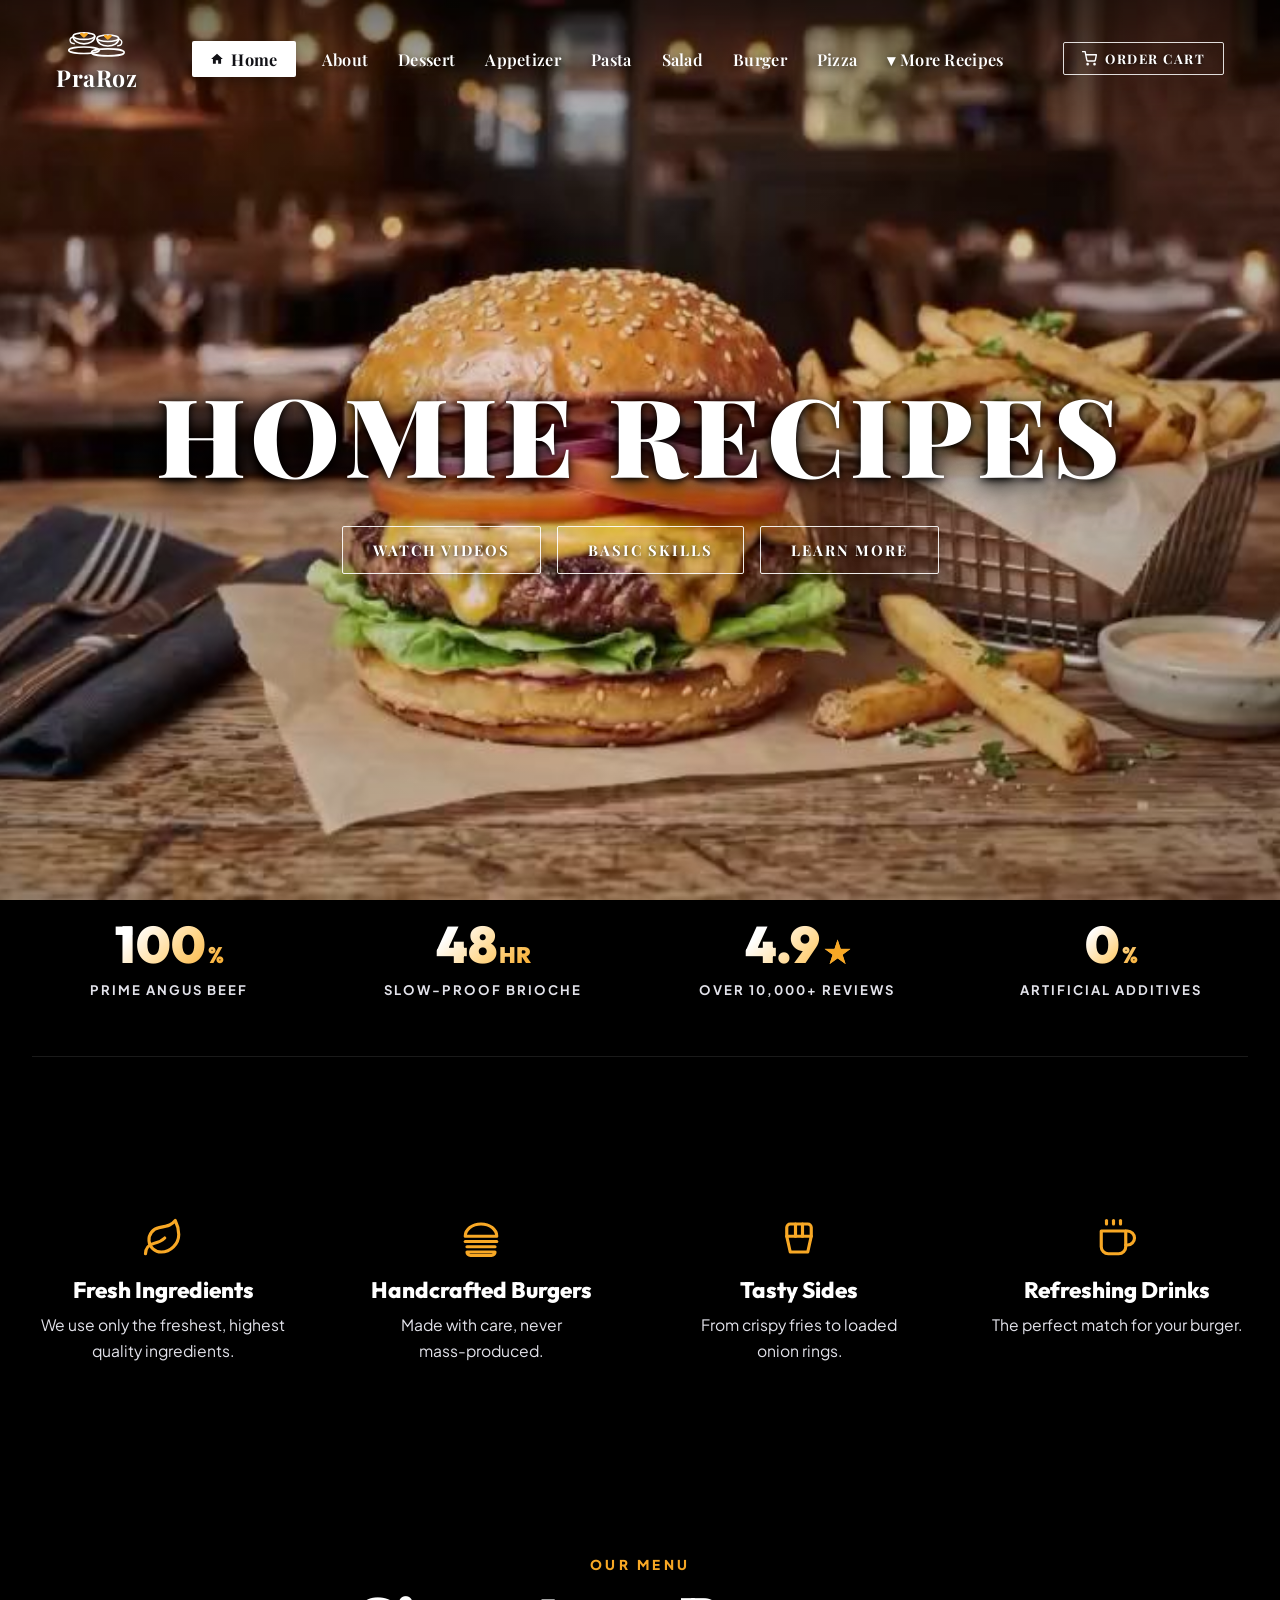
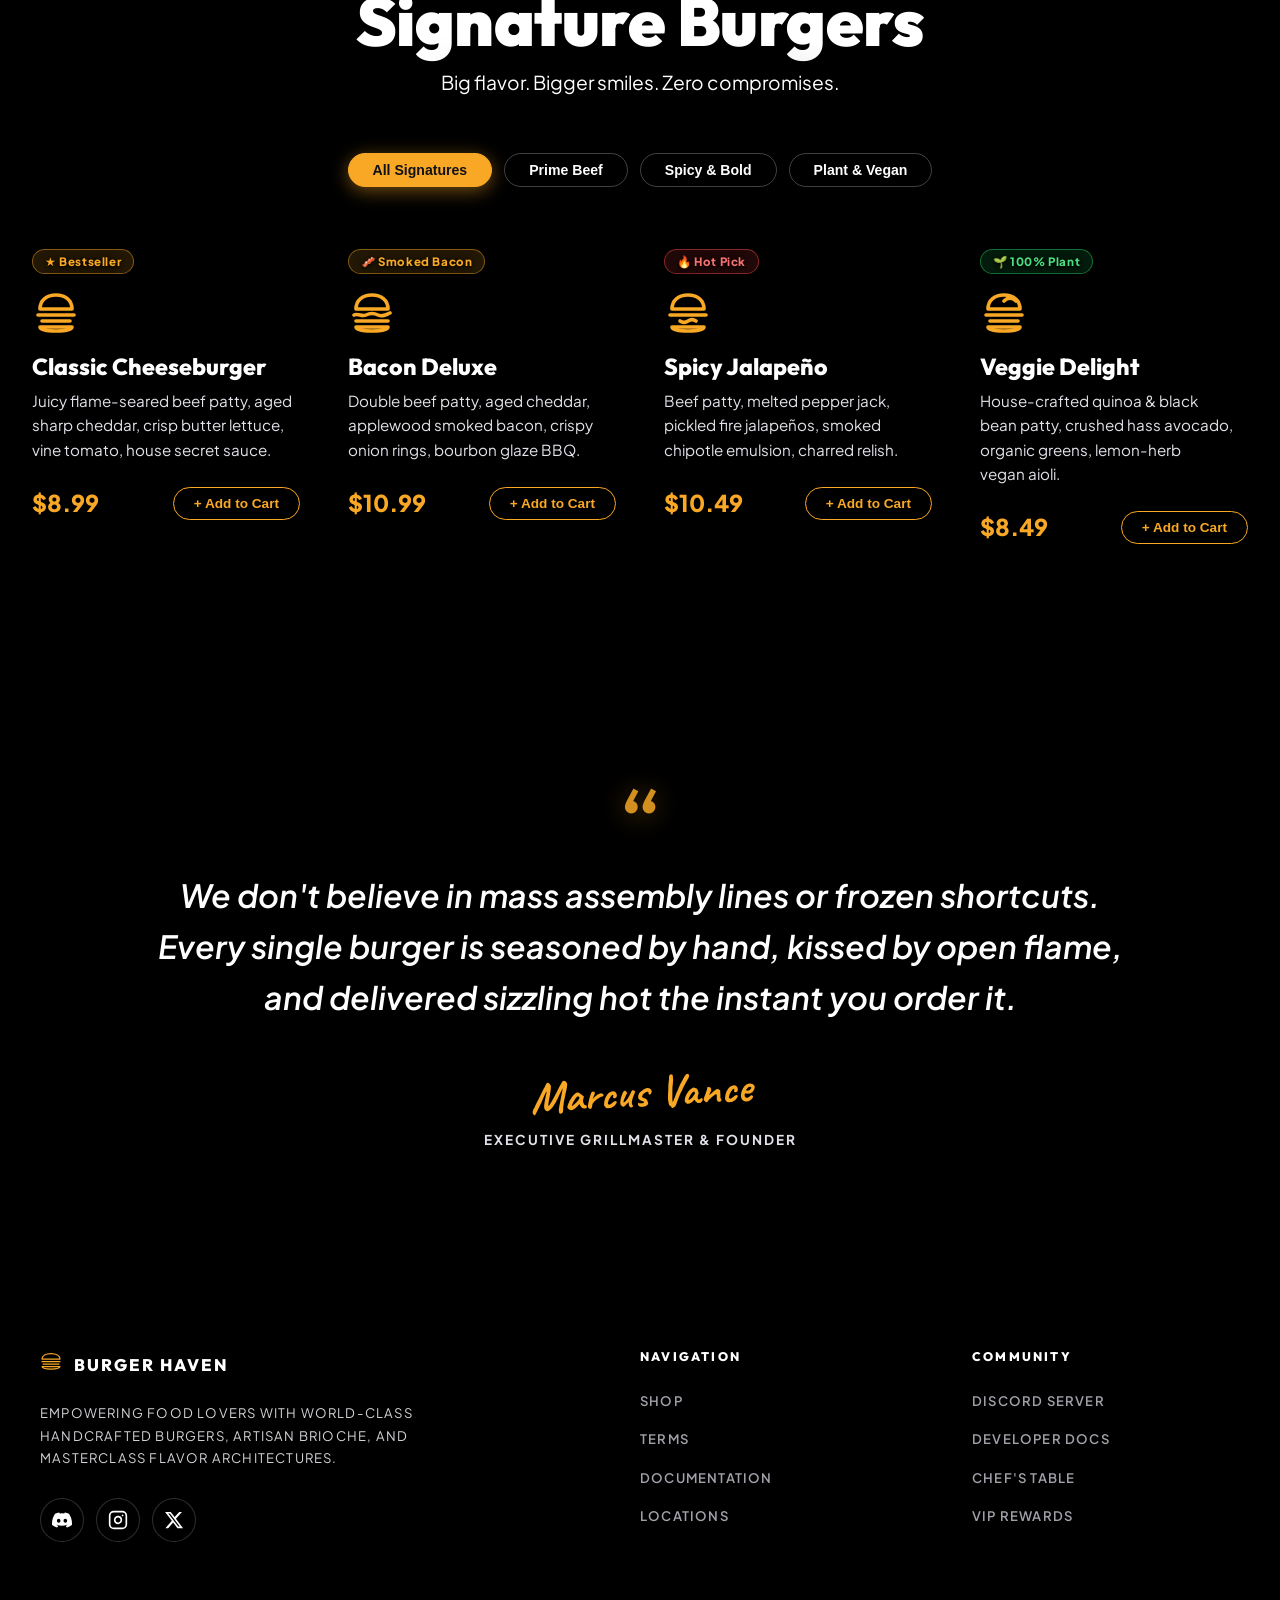
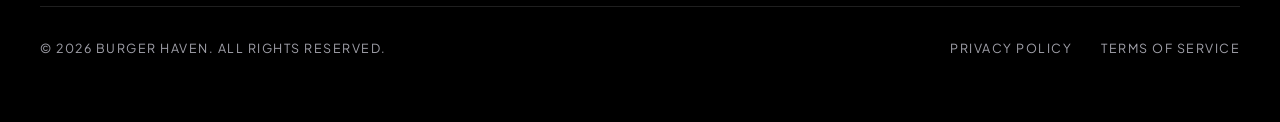
==== index.html @ b7d61a16 "Design home section and navbar matching PraRoz and HOMIE RECIPES style" ====
<!DOCTYPE html>
<html lang="en">
<head>
  <meta charset="UTF-8">
  <meta name="viewport" content="width=device-width, initial-scale=1.0">
  <title>BURGER HAVEN | Good Food. Great Mood.</title>
  <meta name="description" content="At Burger Haven, we serve handcrafted burgers made with the freshest ingredients. Burgers Done Right.">
  <link rel="preconnect" href="https://fonts.googleapis.com">
  <link rel="preconnect" href="https://fonts.gstatic.com" crossorigin>
  <link href="https://fonts.googleapis.com/css2?family=Caveat:wght@600;700&family=Outfit:wght@400;500;600;700;800;900&family=Playfair+Display:ital,wght@0,600;0,700;0,800;0,900;1,700&family=Plus+Jakarta+Sans:wght@400;500;600;700;800;900&display=swap" rel="stylesheet">
  <link rel="stylesheet" href="styles.css">
</head>
<body class="site-body">

  <!-- Interactive Scroll Progress Indicator -->
  <div class="scroll-progress-bar" id="scrollProgressBar" aria-hidden="true"></div>

  <!-- Interactive Subtle Ambient Cursor Spotlight -->
  <div class="ambient-glow-cursor" id="glowCursor" aria-hidden="true"></div>

  <!-- Background 120fps Canvas Video Scrub Engine (Preserved Exactly) -->
  <div class="video-stage" id="videoStage" aria-hidden="true">
    <canvas id="scrollCanvas"></canvas>
    <div class="stage-vignette"></div>
  </div>

  <!-- Header Navigation (Matches PraRoz Gourmet Navbar Style) -->
  <header class="navbar" id="navbar">
    <div class="nav-container">
      <!-- Left Brand Logo: Dual Cups with Hearts + Brand Name -->
      <a href="#hero" class="proroz-brand-logo">
        <div class="brand-cups-icon">
          <svg width="68" height="38" viewBox="0 0 120 70" fill="none">
            <!-- Left Saucer -->
            <ellipse cx="36" cy="52" rx="28" ry="6" stroke="#ffffff" stroke-width="3" fill="none"/>
            <!-- Left Cup -->
            <path d="M16 26 C16 45, 56 45, 56 26" stroke="#ffffff" stroke-width="3" fill="rgba(255,255,255,0.08)"/>
            <ellipse cx="36" cy="26" rx="20" ry="6" stroke="#ffffff" stroke-width="3" fill="none"/>
            <path d="M16 28 C8 28, 8 40, 19 40" stroke="#ffffff" stroke-width="2.5" fill="none"/>
            <!-- Left Heart in cup -->
            <path d="M36 22 C34 19, 30 19, 29 21 C27 23, 36 29, 36 29 C36 29, 45 23, 43 21 C42 19, 38 19, 36 22 Z" fill="#F8A825"/>

            <!-- Right Saucer -->
            <ellipse cx="80" cy="56" rx="30" ry="6.5" stroke="#ffffff" stroke-width="3" fill="none"/>
            <!-- Right Cup -->
            <path d="M60 30 C60 49, 100 49, 100 30" stroke="#ffffff" stroke-width="3" fill="rgba(255,255,255,0.08)"/>
            <ellipse cx="80" cy="30" rx="20" ry="6" stroke="#ffffff" stroke-width="3" fill="none"/>
            <path d="M100 32 C108 32, 108 44, 97 44" stroke="#ffffff" stroke-width="2.5" fill="none"/>
            <!-- Right Heart in cup -->
            <path d="M80 26 C78 23, 74 23, 73 25 C71 27, 80 33, 80 33 C80 33, 89 27, 87 25 C86 23, 82 23, 80 26 Z" fill="#F8A825"/>
          </svg>
        </div>
        <span class="proroz-brand-text">PraRoz</span>
      </a>

      <!-- Center Links (Matching Image: [Home] About Dessert Appetizer Pasta Salad Burger Pizza More Recipes) -->
      <nav class="nav-links">
        <a href="#hero" class="nav-link nav-home-active">
          <svg width="14" height="14" viewBox="0 0 24 24" fill="currentColor">
            <path d="M10 20v-6h4v6h5v-8h3L12 3 2 12h3v8z"/>
          </svg>
          <span>Home</span>
        </a>
        <a href="#features" class="nav-link">About</a>
        <a href="#menu" class="nav-link">Dessert</a>
        <a href="#menu" class="nav-link">Appetizer</a>
        <a href="#menu" class="nav-link">Pasta</a>
        <a href="#menu" class="nav-link">Salad</a>
        <a href="#menu" class="nav-link">Burger</a>
        <a href="#menu" class="nav-link">Pizza</a>
        <div class="nav-dropdown-wrapper">
          <a href="#menu" class="nav-link nav-dropdown-link">
            <span>&#9662; More Recipes</span>
          </a>
        </div>
      </nav>

      <!-- Right Action: Preserved Ordering Cart Drawer Button -->
      <div class="nav-actions">
        <button class="nav-cart-btn" id="openCartBtn" aria-label="View Cart">
          <svg width="15" height="15" viewBox="0 0 24 24" fill="none" stroke="currentColor" stroke-width="2.2" stroke-linecap="round" stroke-linejoin="round">
            <circle cx="9" cy="21" r="1"></circle>
            <circle cx="20" cy="21" r="1"></circle>
            <path d="M1 1h4l2.68 13.39a2 2 0 0 0 2 1.61h9.72a2 2 0 0 0 2-1.61L23 6H6"></path>
          </svg>
          <span>ORDER CART</span>
          <span class="cart-count-badge" id="cartCountBadge" style="display:none;">0</span>
        </button>
      </div>
    </div>
  </header>

  <!-- Page Flow with Background Video Scrubbing -->
  <main class="page-content">

    <!-- HERO SECTION (Centered HOMIE RECIPES Layout matching Image Style) -->
    <section class="hero-section" id="hero">
      <div class="hero-home-container">
        <h1 class="hero-home-title">HOMIE RECIPES</h1>
        <div class="hero-outline-actions">
          <a href="#features" class="btn-outline-rect">WATCH VIDEOS</a>
          <a href="#menu" class="btn-outline-rect">BASIC SKILLS</a>
          <a href="#menu" class="btn-outline-rect">LEARN MORE</a>
        </div>
      </div>
    </section>

    <!-- SENSORY GASTRONOMY STATS (Floating Counters over Background Video) -->
    <section class="sensory-stats-strip">
      <div class="stats-container">
        <div class="stat-box">
          <span class="stat-number">100<small>%</small></span>
          <span class="stat-label">Prime Angus Beef</span>
        </div>
        <div class="stat-box">
          <span class="stat-number">48<small>HR</small></span>
          <span class="stat-label">Slow-Proof Brioche</span>
        </div>
        <div class="stat-box">
          <span class="stat-number">4.9<span class="stat-star">★</span></span>
          <span class="stat-label">Over 10,000+ Reviews</span>
        </div>
        <div class="stat-box">
          <span class="stat-number">0<small>%</small></span>
          <span class="stat-label">Artificial Additives</span>
        </div>
      </div>
    </section>

    <!-- FEATURES ROW (Clean White Bar matching Middle of Image) -->
    <section class="features-bar" id="features">
      <div class="features-container">
        <!-- Feature 1: Fresh Ingredients -->
        <div class="feature-item">
          <div class="feature-icon">
            <svg width="42" height="42" viewBox="0 0 24 24" fill="none" stroke="#F8A825" stroke-width="1.8" stroke-linecap="round" stroke-linejoin="round">
              <path d="M11 20A7 7 0 0 1 9.8 6.1C15.5 5 17 4.48 19 2c1 2 2 4.18 2 8 0 5.5-4.78 10-10 10Z"/>
              <path d="M2 21c0-3 1.85-5.36 5.08-6C9.5 14.52 12 13 13 12"/>
            </svg>
          </div>
          <h3 class="feature-title">Fresh Ingredients</h3>
          <p class="feature-desc">We use only the freshest, highest quality ingredients.</p>
        </div>

        <!-- Feature 2: Handcrafted Burgers -->
        <div class="feature-item">
          <div class="feature-icon">
            <svg width="42" height="42" viewBox="0 0 24 24" fill="none" stroke="#F8A825" stroke-width="1.8" stroke-linecap="round" stroke-linejoin="round">
              <path d="M3 11c0-3.87 4.03-7 9-7s9 3.13 9 7H3z"/>
              <path d="M3 14h18"/>
              <path d="M4 17h16"/>
              <path d="M4 20h16a2 2 0 0 1-2 2H6a2 2 0 0 1-2-2z"/>
            </svg>
          </div>
          <h3 class="feature-title">Handcrafted Burgers</h3>
          <p class="feature-desc">Made with care, never mass-produced.</p>
        </div>

        <!-- Feature 3: Tasty Sides -->
        <div class="feature-item">
          <div class="feature-icon">
            <svg width="42" height="42" viewBox="0 0 24 24" fill="none" stroke="#F8A825" stroke-width="1.8" stroke-linecap="round" stroke-linejoin="round">
              <path d="M19 11V6a2 2 0 0 0-2-2H7a2 2 0 0 0-2 2v5"/>
              <path d="M5 11l2 9h10l2-9H5z"/>
              <path d="M10 4v7"/>
              <path d="M14 4v7"/>
            </svg>
          </div>
          <h3 class="feature-title">Tasty Sides</h3>
          <p class="feature-desc">From crispy fries to loaded onion rings.</p>
        </div>

        <!-- Feature 4: Refreshing Drinks -->
        <div class="feature-item">
          <div class="feature-icon">
            <svg width="42" height="42" viewBox="0 0 24 24" fill="none" stroke="#F8A825" stroke-width="1.8" stroke-linecap="round" stroke-linejoin="round">
              <path d="M17 8h1a4 4 0 1 1 0 8h-1"/>
              <path d="M3 8h14v9a4 4 0 0 1-4 4H7a4 4 0 0 1-4-4Z"/>
              <line x1="6" y1="2" x2="6" y2="4"/>
              <line x1="10" y1="2" x2="10" y2="4"/>
              <line x1="14" y1="2" x2="14" y2="4"/>
            </svg>
          </div>
          <h3 class="feature-title">Refreshing Drinks</h3>
          <p class="feature-desc">The perfect match for your burger.</p>
        </div>
      </div>
    </section>

    <!-- SIGNATURE BURGERS MENU SECTION (Matches Bottom Half of Image) -->
    <section class="menu-section" id="menu">
      <div class="menu-container">
        <!-- Section Header -->
        <div class="menu-header">
          <span class="menu-eyebrow">OUR MENU</span>
          <h2 class="menu-title">Signature Burgers</h2>
          <p class="menu-subtitle">Big flavor. Bigger smiles. Zero compromises.</p>
        </div>

        <!-- Interactive Filter Switcher (Pure Floating Pills) -->
        <div class="menu-filter-bar">
          <button class="filter-pill-btn active" data-filter="all">All Signatures</button>
          <button class="filter-pill-btn" data-filter="beef">Prime Beef</button>
          <button class="filter-pill-btn" data-filter="spicy">Spicy & Bold</button>
          <button class="filter-pill-btn" data-filter="veggie">Plant & Vegan</button>
        </div>

        <!-- 4 Burger Product Items Grid (ZERO BOXES - Pure Floating Icons & Typography) -->
        <div class="burger-cards-grid" id="burgerGrid">
          <!-- Item 1: Classic Cheeseburger -->
          <article class="burger-card" data-category="beef">
            <div class="card-top-row">
              <span class="card-badge-pill">★ Bestseller</span>
            </div>
            <div class="card-icon">
              <svg width="48" height="48" viewBox="0 0 24 24" fill="none" stroke="#F8A825" stroke-width="1.8" stroke-linecap="round" stroke-linejoin="round">
                <path d="M4 11C4 6.5 7.5 4 12 4C16.5 4 20 6.5 20 11H4Z"/>
                <path d="M3 14H21"/>
                <path d="M5 17H19"/>
                <path d="M4 20C4 21.5 7 22 12 22C17 22 20 21.5 20 20H4Z"/>
              </svg>
            </div>
            <div class="card-body">
              <h4 class="card-burger-name">Classic Cheeseburger</h4>
              <p class="card-burger-desc">Juicy flame-seared beef patty, aged sharp cheddar, crisp butter lettuce, vine tomato, house secret sauce.</p>
              <div class="card-bottom-row">
                <span class="card-price">$8.99</span>
                <button class="btn-add-cart" data-name="Classic Cheeseburger" data-price="8.99">
                  <span>+ Add to Cart</span>
                </button>
              </div>
            </div>
          </article>

          <!-- Item 2: Bacon Deluxe -->
          <article class="burger-card" data-category="beef">
            <div class="card-top-row">
              <span class="card-badge-pill">🥓 Smoked Bacon</span>
            </div>
            <div class="card-icon">
              <svg width="48" height="48" viewBox="0 0 24 24" fill="none" stroke="#F8A825" stroke-width="1.8" stroke-linecap="round" stroke-linejoin="round">
                <path d="M4 11C4 6.5 7.5 4 12 4C16.5 4 20 6.5 20 11H4Z"/>
                <path d="M3 14c2-1 4 1 6 0s4-1 6 0 4 0 6-1"/>
                <path d="M4 17h16"/>
                <path d="M4 20C4 21.5 7 22 12 22C17 22 20 21.5 20 20H4Z"/>
              </svg>
            </div>
            <div class="card-body">
              <h4 class="card-burger-name">Bacon Deluxe</h4>
              <p class="card-burger-desc">Double beef patty, aged cheddar, applewood smoked bacon, crispy onion rings, bourbon glaze BBQ.</p>
              <div class="card-bottom-row">
                <span class="card-price">$10.99</span>
                <button class="btn-add-cart" data-name="Bacon Deluxe" data-price="10.99">
                  <span>+ Add to Cart</span>
                </button>
              </div>
            </div>
          </article>

          <!-- Item 3: Spicy Jalapeño -->
          <article class="burger-card" data-category="spicy">
            <div class="card-top-row">
              <span class="card-badge-pill fire-pill">🔥 Hot Pick</span>
            </div>
            <div class="card-icon">
              <svg width="48" height="48" viewBox="0 0 24 24" fill="none" stroke="#F8A825" stroke-width="1.8" stroke-linecap="round" stroke-linejoin="round">
                <path d="M4 11C4 6.5 7.5 4 12 4C16.5 4 20 6.5 20 11H4Z"/>
                <path d="M3 14h18"/>
                <path d="M8 17c1.5 1 2.5 1 4 0s2.5-1 4 0"/>
                <path d="M4 20C4 21.5 7 22 12 22C17 22 20 21.5 20 20H4Z"/>
              </svg>
            </div>
            <div class="card-body">
              <h4 class="card-burger-name">Spicy Jalapeño</h4>
              <p class="card-burger-desc">Beef patty, melted pepper jack, pickled fire jalapeños, smoked chipotle emulsion, charred relish.</p>
              <div class="card-bottom-row">
                <span class="card-price">$10.49</span>
                <button class="btn-add-cart" data-name="Spicy Jalapeño" data-price="10.49">
                  <span>+ Add to Cart</span>
                </button>
              </div>
            </div>
          </article>

          <!-- Item 4: Veggie Delight -->
          <article class="burger-card" data-category="veggie">
            <div class="card-top-row">
              <span class="card-badge-pill green-pill">🌱 100% Plant</span>
            </div>
            <div class="card-icon">
              <svg width="48" height="48" viewBox="0 0 24 24" fill="none" stroke="#F8A825" stroke-width="1.8" stroke-linecap="round" stroke-linejoin="round">
                <path d="M4 11C4 6.5 7.5 4 12 4C16.5 4 20 6.5 20 11H4Z"/>
                <path d="M12 7c2-2 4-2 6 0"/>
                <path d="M3 14h18"/>
                <path d="M5 17h14"/>
                <path d="M4 20C4 21.5 7 22 12 22C17 22 20 21.5 20 20H4Z"/>
              </svg>
            </div>
            <div class="card-body">
              <h4 class="card-burger-name">Veggie Delight</h4>
              <p class="card-burger-desc">House-crafted quinoa & black bean patty, crushed hass avocado, organic greens, lemon-herb vegan aioli.</p>
              <div class="card-bottom-row">
                <span class="card-price">$8.49</span>
                <button class="btn-add-cart" data-name="Veggie Delight" data-price="8.49">
                  <span>+ Add to Cart</span>
                </button>
              </div>
            </div>
          </article>
        </div>
      </div>
    </section>

    <!-- CHEF'S MANIFESTO QUOTE (Pure Floating Editorial Typography) -->
    <section class="manifesto-section">
      <div class="manifesto-container">
        <span class="manifesto-quotes-glyph">&ldquo;</span>
        <blockquote class="manifesto-quote-text">
          We don't believe in mass assembly lines or frozen shortcuts. Every single burger is seasoned by hand, kissed by open flame, and delivered sizzling hot the instant you order it.
        </blockquote>
        <div class="manifesto-author-block">
          <span class="author-signature">Marcus Vance</span>
          <span class="author-title">Executive Grillmaster & Founder</span>
        </div>
      </div>
    </section>

    <!-- Sleek Rounded Frosted Glass Footer Panel (Matches Image Style) -->
    <footer class="site-footer" id="footer">
      <div class="footer-glass-panel">
        <div class="footer-top-row">
          <!-- Col 1: Brand Info & Mission Statement -->
          <div class="footer-brand-col">
            <div class="footer-brand-logo">
              <div class="logo-circle-badge">
                <svg width="22" height="22" viewBox="0 0 44 36" fill="none">
                  <path d="M4 14C4 7 12 3 22 3C32 3 40 7 40 14H4Z" stroke="#F8A825" stroke-width="2.5" stroke-linecap="round" stroke-linejoin="round"/>
                  <path d="M4 19H40" stroke="#F8A825" stroke-width="2.5" stroke-linecap="round"/>
                  <path d="M6 24H38" stroke="#F8A825" stroke-width="2.5" stroke-linecap="round"/>
                  <path d="M4 29C4 32.5 10 34 22 34C34 34 40 32.5 40 29H4Z" stroke="#F8A825" stroke-width="2.5" stroke-linecap="round" stroke-linejoin="round"/>
                </svg>
              </div>
              <span class="footer-brand-title">BURGER HAVEN</span>
            </div>
            <p class="footer-mission-text">
              EMPOWERING FOOD LOVERS WITH WORLD-CLASS HANDCRAFTED BURGERS, ARTISAN BRIOCHE, AND MASTERCLASS FLAVOR ARCHITECTURES.
            </p>
            <div class="footer-social-wrapper">
              <a href="#" class="social-circle-btn" aria-label="Discord">
                <svg width="20" height="20" fill="currentColor" viewBox="0 0 24 24">
                  <path d="M20.317 4.37a19.791 19.791 0 0 0-4.885-1.515.074.074 0 0 0-.079.037c-.21.375-.444.864-.608 1.25a18.27 18.27 0 0 0-5.487 0 12.64 12.64 0 0 0-.617-1.25.077.077 0 0 0-.079-.037A19.736 19.736 0 0 0 3.677 4.37a.07.07 0 0 0-.032.027C.533 9.046-.32 13.58.099 18.057a.082.082 0 0 0 .031.057 19.9 19.9 0 0 0 5.993 3.03.078.078 0 0 0 .084-.028c.462-.63.874-1.295 1.226-1.994.021-.041.001-.09-.041-.106a13.107 13.107 0 0 1-1.872-.892.077.077 0 0 1-.008-.128 10.2 10.2 0 0 0 .372-.292.074.074 0 0 1 .077-.01c3.929 1.793 8.18 1.793 12.061 0a.074.074 0 0 1 .078.01c.12.098.246.198.373.292a.077.077 0 0 1-.006.127 12.299 12.299 0 0 1-1.873.894.077.077 0 0 0-.041.107c.36.698.772 1.362 1.225 1.993a.076.076 0 0 0 .084.028 19.839 19.839 0 0 0 6.002-3.03.077.077 0 0 0 .032-.054c.5-5.177-.838-9.674-3.549-13.66a.061.061 0 0 0-.031-.028zM8.02 15.33c-1.183 0-2.157-1.085-2.157-2.419 0-1.333.956-2.419 2.157-2.419 1.21 0 2.176 1.096 2.157 2.42 0 1.333-.956 2.418-2.157 2.418zm7.975 0c-1.183 0-2.157-1.085-2.157-2.419 0-1.333.955-2.419 2.157-2.419 1.21 0 2.176 1.096 2.157 2.42 0 1.333-.946 2.418-2.157 2.418z"/>
                </svg>
              </a>
              <a href="#" class="social-circle-btn" aria-label="Instagram">
                <svg width="20" height="20" fill="none" stroke="currentColor" stroke-width="2" stroke-linecap="round" stroke-linejoin="round" viewBox="0 0 24 24"><rect x="2" y="2" width="20" height="20" rx="5" ry="5"/><path d="M16 11.37A4 4 0 1 1 12.63 8 4 4 0 0 1 16 11.37z"/><line x1="17.5" y1="6.5" x2="17.51" y2="6.5"/></svg>
              </a>
              <a href="#" class="social-circle-btn" aria-label="Twitter">
                <svg width="20" height="20" fill="currentColor" viewBox="0 0 24 24"><path d="M18.244 2.25h3.308l-7.227 8.26 8.502 11.24H16.17l-5.214-6.817L4.99 21.75H1.68l7.73-8.835L1.254 2.25H8.08l4.713 6.231zm-1.161 17.52h1.833L7.084 4.126H5.117z"/></svg>
              </a>
            </div>
          </div>

          <!-- Col 2: Navigation Links -->
          <div class="footer-links-col">
            <h4 class="footer-col-heading">NAVIGATION</h4>
            <ul class="footer-nav-list">
              <li><a href="#menu">SHOP</a></li>
              <li><a href="#features">TERMS</a></li>
              <li><a href="#hero">DOCUMENTATION</a></li>
              <li><a href="#menu">LOCATIONS</a></li>
            </ul>
          </div>

          <!-- Col 3: Community Links -->
          <div class="footer-links-col">
            <h4 class="footer-col-heading">COMMUNITY</h4>
            <ul class="footer-nav-list">
              <li><a href="#">DISCORD SERVER</a></li>
              <li><a href="#">DEVELOPER DOCS</a></li>
              <li><a href="#menu">CHEF'S TABLE</a></li>
              <li><a href="#">VIP REWARDS</a></li>
            </ul>
          </div>
        </div>

        <!-- Footer Bottom Bar -->
        <div class="footer-bottom-bar">
          <div class="footer-copyright">
            &copy; 2026 BURGER HAVEN. ALL RIGHTS RESERVED.
          </div>
          <div class="footer-bottom-actions">
            <a href="#" class="footer-legal-link">PRIVACY POLICY</a>
            <a href="#" class="footer-legal-link">TERMS OF SERVICE</a>
          </div>
        </div>
      </div>
    </footer>

  </main>

  <!-- Interactive Quick Order / Cart Modal -->
  <dialog class="cart-dialog" id="cartDialog">
    <div class="cart-dialog-card">
      <div class="cart-header">
        <h3>🛒 Your Burger Haven Order</h3>
        <button class="cart-close-btn" id="closeCartBtn">&times;</button>
      </div>
      <div class="cart-items-body" id="cartItemsList">
        <!-- Rendered dynamically -->
      </div>
      <div class="cart-total-row">
        <span>Order Total:</span>
        <strong id="cartTotalVal">$0.00</strong>
      </div>
      <button class="btn-checkout-confirm" id="confirmOrderCheckout">
        Proceed to Checkout
      </button>
    </div>
  </dialog>

  <script src="script.js"></script>
</body>
</html>
---- styles.css ----
/* ==========================================================================
   BURGER HAVEN - Pure Floating Typography & Icons (Zero Background Boxes)
   100% Full Video Visibility Throughout Entire Scroll + 120fps Canvas Engine
   ========================================================================== */

:root {
  --primary-gold: #f8a825;
  --primary-gold-hover: #ffb738;
  --primary-gold-glow: rgba(248, 168, 37, 0.45);
  --text-white: #ffffff;
  --text-dim: #e2e2ea;
  --font-display: 'Outfit', -apple-system, BlinkMacSystemFont, sans-serif;
  --font-serif: 'Playfair Display', Georgia, 'Times New Roman', serif;
  --font-sans: 'Plus Jakarta Sans', -apple-system, BlinkMacSystemFont, sans-serif;
  --font-script: 'Caveat', cursive;
  --transition-smooth: all 0.3s cubic-bezier(0.16, 1, 0.3, 1);
  --shadow-strong: 0 2px 4px rgba(0, 0, 0, 0.95), 0 6px 20px rgba(0, 0, 0, 0.9), 0 0 40px rgba(0, 0, 0, 0.7);
  --shadow-subtle: 0 2px 10px rgba(0, 0, 0, 0.95), 0 1px 3px rgba(0, 0, 0, 0.95);
}

/* Base Reset */
*, *::before, *::after {
  box-sizing: border-box;
  margin: 0;
  padding: 0;
}

html {
  scroll-behavior: smooth;
  font-size: 16px;
  background-color: #000000;
  color: var(--text-white);
  overflow-x: hidden;
}

body.site-body {
  font-family: var(--font-sans);
  background: transparent !important; /* CRITICAL: 100% Transparent so video is visible everywhere */
  line-height: 1.5;
  min-height: 100vh;
  position: relative;
  -webkit-font-smoothing: antialiased;
}

/* Modern Typography Guidelines: Balance & Pretty wrapping */
h1, h2, h3, h4, h5, h6 {
  font-family: var(--font-display);
  text-wrap: balance;
  overflow-wrap: break-word;
  line-height: 1.1;
}

p, li, blockquote {
  text-wrap: pretty;
  overflow-wrap: break-word;
}

/* Scroll Progress Bar & Ambient Glow Cursor */
.scroll-progress-bar {
  position: fixed;
  top: 0;
  left: 0;
  width: 0%;
  height: 3px;
  background: linear-gradient(90deg, #F8A825, #FFD68A, #F8A825);
  box-shadow: 0 0 10px rgba(248, 168, 37, 0.9), 0 0 20px rgba(248, 168, 37, 0.5);
  z-index: 1000;
  pointer-events: none;
  transition: width 0.08s ease-out;
}

.ambient-glow-cursor {
  position: fixed;
  top: 0;
  left: 0;
  width: 480px;
  height: 480px;
  border-radius: 50%;
  background: radial-gradient(circle, rgba(248, 168, 37, 0.08) 0%, rgba(248, 168, 37, 0.02) 40%, transparent 70%);
  transform: translate(-50%, -50%);
  pointer-events: none;
  z-index: 4;
  opacity: 0;
  transition: opacity 0.4s ease;
}

/* ==========================================================================
   120fps Fullscreen Canvas Video Stage (100% Full Viewport Visibility)
   ========================================================================== */
.video-stage {
  position: fixed;
  inset: 0;
  width: 100vw;
  height: 100vh;
  z-index: 1;
  pointer-events: none;
  overflow: hidden;
  background-color: #000000;
}

#scrollCanvas {
  position: absolute;
  inset: 0;
  width: 100%;
  height: 100%;
  object-fit: cover;
  z-index: 2;
  display: block;
}

/* Subtle edge vignette to ensure text readability while keeping video 100% visible */
.stage-vignette {
  position: absolute;
  inset: 0;
  z-index: 3;
  background: radial-gradient(circle at 50% 50%, rgba(0, 0, 0, 0.04) 0%, rgba(0, 0, 0, 0.28) 100%);
  pointer-events: none;
}

/* ==========================================================================
   Header Navigation - PraRoz Clean Gourmet Bar (Image Style)
   ========================================================================== */
.navbar {
  position: fixed;
  top: 0;
  left: 0;
  right: 0;
  z-index: 900;
  display: flex;
  align-items: center;
  justify-content: center;
  padding: 22px 3.5rem;
  background: linear-gradient(180deg, rgba(0, 0, 0, 0.45) 0%, rgba(0, 0, 0, 0) 100%);
  transition: var(--transition-smooth);
}

.navbar.scrolled {
  background: rgba(8, 12, 22, 0.88);
  backdrop-filter: blur(16px);
  -webkit-backdrop-filter: blur(16px);
  box-shadow: 0 8px 30px rgba(0, 0, 0, 0.55);
  padding: 14px 3.5rem;
}

.nav-container {
  max-width: 1540px;
  width: 100%;
  display: flex;
  align-items: center;
  justify-content: space-between;
  gap: 24px;
}

/* PraRoz Brand Logo */
.proroz-brand-logo {
  display: inline-flex;
  flex-direction: column;
  align-items: center;
  text-decoration: none;
  color: #ffffff;
  transition: var(--transition-smooth);
  filter: drop-shadow(0 2px 8px rgba(0, 0, 0, 0.7));
  flex-shrink: 0;
}

.proroz-brand-logo:hover {
  transform: scale(1.04);
}

.brand-cups-icon {
  display: flex;
  align-items: center;
  justify-content: center;
}

.proroz-brand-text {
  font-family: var(--font-serif);
  font-size: 1.45rem;
  font-weight: 700;
  letter-spacing: 0.5px;
  color: #ffffff;
  margin-top: 1px;
  text-shadow: 0 2px 6px rgba(0, 0, 0, 0.8);
}

/* Center Nav Links (PraRoz Image Style) */
.nav-links {
  display: flex;
  align-items: center;
  gap: 22px;
}

.nav-link {
  text-decoration: none;
  color: #ffffff;
  font-family: var(--font-serif);
  font-size: 1.02rem;
  font-weight: 600;
  letter-spacing: 0.3px;
  transition: var(--transition-smooth);
  text-shadow: 0 2px 8px rgba(0, 0, 0, 0.85);
  padding: 6px 4px;
}

.nav-link:hover,
.nav-link.active:not(.nav-home-active) {
  color: #f8a825;
  transform: translateY(-1px);
}

/* Solid White Tab for Active Home Link (Matching Image Box) */
.nav-link.nav-home-active {
  background: #ffffff;
  color: #111116 !important;
  padding: 6px 18px;
  border-radius: 2px;
  display: inline-flex;
  align-items: center;
  gap: 7px;
  font-weight: 700;
  text-shadow: none;
  box-shadow: 0 4px 14px rgba(0, 0, 0, 0.35);
}

.nav-link.nav-home-active:hover {
  background: #f4f4f5;
  color: #000000 !important;
  transform: translateY(-1px);
}

.nav-link.nav-home-active svg {
  fill: currentColor;
  width: 14px;
  height: 14px;
}

.nav-dropdown-wrapper {
  position: relative;
}

.nav-dropdown-link {
  display: inline-flex;
  align-items: center;
  gap: 4px;
}

/* Order Cart Button (Right Action) */
.nav-actions {
  display: flex;
  align-items: center;
  gap: 12px;
  flex-shrink: 0;
}

.nav-cart-btn {
  background: transparent;
  border: 1.5px solid rgba(255, 255, 255, 0.85);
  color: #ffffff;
  font-family: var(--font-serif);
  font-size: 0.82rem;
  font-weight: 700;
  letter-spacing: 1.5px;
  padding: 7px 18px;
  border-radius: 2px;
  cursor: pointer;
  display: inline-flex;
  align-items: center;
  gap: 8px;
  transition: var(--transition-smooth);
  text-shadow: 0 1px 4px rgba(0, 0, 0, 0.7);
}

.nav-cart-btn:hover {
  background: #ffffff;
  color: #111116;
  border-color: #ffffff;
  text-shadow: none;
  transform: translateY(-1px);
  box-shadow: 0 6px 18px rgba(0, 0, 0, 0.35);
}

.cart-count-badge {
  background: #111116;
  color: #ffffff;
  font-size: 0.72rem;
  font-weight: 800;
  width: 19px;
  height: 19px;
  border-radius: 50%;
  display: inline-flex;
  align-items: center;
  justify-content: center;
}

/* ==========================================================================
   Page Content
   ========================================================================== */
.page-content {
  position: relative;
  z-index: 10;
}

/* ==========================================================================
   Hero Section - Centered HOMIE RECIPES (Image Decoration Style)
   ========================================================================== */
.hero-section {
  min-height: 100vh;
  display: flex;
  align-items: center;
  justify-content: center;
  text-align: center;
  padding: 130px 1.5rem 80px 1.5rem;
  position: relative;
  z-index: 10;
}

.hero-home-container {
  max-width: 1200px;
  width: 100%;
  margin: 0 auto;
  display: flex;
  flex-direction: column;
  align-items: center;
  justify-content: center;
}

.hero-home-title {
  font-family: var(--font-serif);
  font-size: clamp(3.2rem, 8.5vw, 6.8rem);
  font-weight: 900;
  color: #ffffff;
  letter-spacing: 5px;
  text-transform: uppercase;
  line-height: 1.05;
  margin-bottom: 2.2rem;
  text-shadow: 
    0 4px 20px rgba(0, 0, 0, 0.9), 
    0 2px 6px rgba(0, 0, 0, 0.95), 
    0 8px 45px rgba(0, 0, 0, 0.75);
}

.hero-outline-actions {
  display: flex;
  align-items: center;
  justify-content: center;
  gap: 16px;
  flex-wrap: wrap;
}

.btn-outline-rect {
  display: inline-flex;
  align-items: center;
  justify-content: center;
  background: transparent;
  border: 1.5px solid rgba(255, 255, 255, 0.9);
  color: #ffffff;
  font-family: var(--font-serif);
  font-size: 0.92rem;
  font-weight: 700;
  letter-spacing: 2px;
  text-transform: uppercase;
  text-decoration: none;
  padding: 12px 30px;
  border-radius: 2px;
  cursor: pointer;
  transition: var(--transition-smooth);
  text-shadow: 0 1px 4px rgba(0, 0, 0, 0.8);
  box-shadow: 0 4px 14px rgba(0, 0, 0, 0.2);
}

.btn-outline-rect:hover {
  background: #ffffff;
  color: #111116;
  border-color: #ffffff;
  transform: translateY(-2px);
  box-shadow: 0 8px 25px rgba(0, 0, 0, 0.45);
  text-shadow: none;
}

/* ==========================================================================
   Sensory Gastronomy Stats Strip (Pure Floating Counters)
   ========================================================================== */
.sensory-stats-strip {
  background: transparent !important;
  padding: 1rem 2rem 5rem 2rem;
  position: relative;
  z-index: 20;
}

.stats-container {
  max-width: 1380px;
  margin: 0 auto;
  display: grid;
  grid-template-columns: repeat(4, 1fr);
  gap: 2.5rem;
  border-bottom: 1px solid rgba(255, 255, 255, 0.1);
  padding-bottom: 3.5rem;
}

.stat-box {
  display: flex;
  flex-direction: column;
  align-items: center;
  text-align: center;
  transition: transform 0.35s ease;
}

.stat-box:hover {
  transform: translateY(-4px);
}

.stat-number {
  font-family: var(--font-display);
  font-size: clamp(2.6rem, 4vw, 3.8rem);
  font-weight: 900;
  line-height: 1.1;
  color: #ffffff;
  background: linear-gradient(135deg, #ffffff 20%, #ffd68a 60%, #f8a825 100%);
  -webkit-background-clip: text;
  -webkit-text-fill-color: transparent;
  filter: drop-shadow(0 2px 10px rgba(0, 0, 0, 0.9));
}

.stat-number small {
  font-size: 1.4rem;
  margin-left: 2px;
}

.stat-star {
  color: var(--primary-gold);
  -webkit-text-fill-color: var(--primary-gold);
  font-size: 1.8rem;
  margin-left: 4px;
}

.stat-label {
  font-size: 0.82rem;
  font-weight: 700;
  letter-spacing: 2px;
  text-transform: uppercase;
  color: var(--text-dim);
  margin-top: 0.5rem;
  text-shadow: var(--shadow-subtle);
}

/* ==========================================================================
   Features Row (ZERO BACKGROUND BOX - Pure Floating Icons & Text)
   ========================================================================== */
.features-bar {
  background: transparent !important; /* NO SOLID WHITE BOX */
  padding: 5rem 2rem 6rem 2rem;
  position: relative;
  z-index: 20;
}

.features-container {
  max-width: 1380px;
  margin: 0 auto;
  display: grid;
  grid-template-columns: repeat(4, 1fr);
  gap: 3.5rem;
}

.feature-item {
  display: flex;
  flex-direction: column;
  align-items: center;
  text-align: center;
  background: transparent !important;
  border: none !important;
  box-shadow: none !important;
  transition: transform 0.35s ease;
}

.feature-item:hover {
  transform: translateY(-6px);
}

.feature-item:hover .feature-icon svg {
  transform: scale(1.1);
  filter: drop-shadow(0 0 16px var(--primary-gold-glow));
}

.feature-icon {
  margin-bottom: 1.2rem;
  display: flex;
  align-items: center;
  justify-content: center;
  filter: drop-shadow(0 4px 12px rgba(0, 0, 0, 0.9));
}

.feature-icon svg {
  transition: var(--transition-smooth);
}

.feature-title {
  font-size: 1.4rem;
  font-weight: 800;
  color: #ffffff;
  margin-bottom: 0.6rem;
  text-shadow: var(--shadow-strong);
}

.feature-desc {
  font-size: 0.98rem;
  color: var(--text-dim);
  line-height: 1.6;
  max-width: 260px;
  text-shadow: var(--shadow-subtle);
}

/* ==========================================================================
   Signature Burgers Menu Section (ZERO BACKGROUND BOX - Pure Floating Content)
   ========================================================================== */
.menu-section {
  background: transparent !important; /* NO SOLID DARK BOX */
  padding: 6rem 2rem 8rem 2rem;
  position: relative;
  z-index: 20;
}

.menu-container {
  max-width: 1380px;
  margin: 0 auto;
}

.menu-header {
  text-align: center;
  margin-bottom: 3.5rem;
}

.menu-eyebrow {
  display: block;
  font-size: 0.85rem;
  font-weight: 800;
  letter-spacing: 3.5px;
  color: var(--primary-gold);
  margin-bottom: 0.6rem;
  text-shadow: var(--shadow-strong);
}

.menu-title {
  font-size: clamp(2.8rem, 6vw, 4.2rem);
  font-weight: 900;
  color: #ffffff;
  margin-bottom: 0.6rem;
  letter-spacing: -0.5px;
  text-shadow: var(--shadow-strong);
}

.menu-subtitle {
  font-size: 1.2rem;
  color: #ffffff;
  text-shadow: var(--shadow-strong);
}

/* Category Filter Switcher (Floating Pills) */
.menu-filter-bar {
  display: flex;
  justify-content: center;
  align-items: center;
  gap: 12px;
  margin-bottom: 3.8rem;
  flex-wrap: wrap;
}

.filter-pill-btn {
  background: transparent;
  border: 1px solid rgba(255, 255, 255, 0.25);
  color: #ffffff;
  padding: 8px 24px;
  border-radius: 999px;
  font-size: 0.88rem;
  font-weight: 700;
  cursor: pointer;
  transition: var(--transition-smooth);
  backdrop-filter: blur(4px);
  text-shadow: var(--shadow-subtle);
}

.filter-pill-btn:hover {
  border-color: var(--primary-gold);
  color: var(--primary-gold);
}

.filter-pill-btn.active {
  background: var(--primary-gold);
  color: #111116;
  border-color: var(--primary-gold);
  box-shadow: 0 4px 18px var(--primary-gold-glow);
  text-shadow: none;
}

/* 4 Burger Pure Floating Items (ZERO BOX / ZERO CARD CONTAINER) */
.burger-cards-grid {
  display: grid;
  grid-template-columns: repeat(4, 1fr);
  gap: 3rem;
}

.burger-card {
  background: transparent !important; /* NO SOLID CARD BOX */
  border: none !important;
  box-shadow: none !important;
  border-radius: 0;
  display: flex;
  flex-direction: column;
  padding: 0;
  transition: transform 0.35s ease, opacity 0.3s ease;
}

.burger-card.filtered-out {
  display: none;
}

.burger-card:hover {
  transform: translateY(-6px);
}

.burger-card:hover .card-icon svg {
  transform: scale(1.12);
  filter: drop-shadow(0 0 18px var(--primary-gold-glow));
}

.card-top-row {
  margin-bottom: 0.8rem;
}

.card-badge-pill {
  display: inline-block;
  padding: 3px 12px;
  border-radius: 999px;
  font-size: 0.72rem;
  font-weight: 800;
  letter-spacing: 0.6px;
  background: rgba(248, 168, 37, 0.14);
  border: 1px solid rgba(248, 168, 37, 0.45);
  color: var(--primary-gold);
  text-shadow: var(--shadow-subtle);
}

.fire-pill {
  background: rgba(239, 68, 68, 0.14);
  border-color: rgba(239, 68, 68, 0.5);
  color: #f87171;
}

.green-pill {
  background: rgba(34, 197, 94, 0.14);
  border-color: rgba(34, 197, 94, 0.5);
  color: #4ade80;
}

.card-icon {
  margin-bottom: 1.2rem;
  display: flex;
  align-items: center;
  filter: drop-shadow(0 4px 12px rgba(0, 0, 0, 0.95));
}

.card-icon svg {
  transition: var(--transition-smooth);
}

.card-burger-name {
  font-size: 1.45rem;
  font-weight: 800;
  color: #ffffff;
  margin-bottom: 0.6rem;
  text-shadow: var(--shadow-strong);
}

.card-burger-desc {
  font-size: 0.95rem;
  color: var(--text-dim);
  line-height: 1.6;
  margin-bottom: 1.5rem;
  flex: 1;
  text-shadow: var(--shadow-subtle);
}

.card-bottom-row {
  display: flex;
  justify-content: space-between;
  align-items: center;
}

.card-price {
  font-size: 1.45rem;
  font-weight: 900;
  color: var(--primary-gold);
  text-shadow: var(--shadow-strong);
}

.btn-add-cart {
  background: transparent;
  color: var(--primary-gold);
  border: 1.5px solid var(--primary-gold);
  padding: 8px 20px;
  border-radius: 999px;
  font-size: 0.85rem;
  font-weight: 700;
  cursor: pointer;
  transition: var(--transition-smooth);
  text-shadow: var(--shadow-subtle);
}

.btn-add-cart:hover {
  background: var(--primary-gold);
  color: #111116;
  box-shadow: 0 4px 18px var(--primary-gold-glow);
}

/* ==========================================================================
   Chef's Manifesto Section (Pure Floating Editorial Typography)
   ========================================================================== */
.manifesto-section {
  background: transparent !important;
  padding: 7rem 2rem;
  position: relative;
  z-index: 20;
}

.manifesto-container {
  max-width: 980px;
  margin: 0 auto;
  text-align: center;
  position: relative;
}

.manifesto-quotes-glyph {
  font-family: var(--font-display);
  font-size: 6rem;
  color: var(--primary-gold);
  line-height: 0.8;
  display: block;
  margin-bottom: 0.5rem;
  opacity: 0.85;
  filter: drop-shadow(0 2px 14px var(--primary-gold-glow));
}

.manifesto-quote-text {
  font-size: clamp(1.35rem, 2.5vw, 2.1rem);
  font-weight: 600;
  color: #ffffff;
  line-height: 1.6;
  font-style: italic;
  margin-bottom: 2.2rem;
  text-shadow: var(--shadow-strong);
}

.manifesto-author-block {
  display: flex;
  flex-direction: column;
  align-items: center;
  gap: 4px;
}

.author-signature {
  font-family: var(--font-script);
  font-size: 2.8rem;
  font-weight: 700;
  color: var(--primary-gold);
  transform: rotate(-3deg);
  text-shadow: 0 2px 10px rgba(0, 0, 0, 0.95);
}

.author-title {
  font-size: 0.85rem;
  font-weight: 700;
  letter-spacing: 2px;
  text-transform: uppercase;
  color: var(--text-dim);
  text-shadow: var(--shadow-subtle);
}

/* ==========================================================================
   Footer - Rounded Frosted Glass Panel (Image Style)
   ========================================================================== */
.site-footer {
  padding: 3rem 1.5rem 2.5rem 1.5rem;
  position: relative;
  z-index: 20;
  background: transparent !important;
}

.footer-glass-panel {
  max-width: 1320px;
  margin: 0 auto;
  background: transparent !important;
  backdrop-filter: none !important;
  -webkit-backdrop-filter: none !important;
  border: none !important;
  box-shadow: none !important;
  padding: 2.5rem 1rem 1.5rem 1rem;
}

.footer-top-row {
  display: grid;
  grid-template-columns: 2fr 1fr 1fr;
  gap: 4rem;
  margin-bottom: 4rem;
}

.footer-brand-logo {
  display: flex;
  align-items: center;
  gap: 12px;
  margin-bottom: 1.5rem;
}

.footer-brand-title {
  font-family: var(--font-display);
  font-size: 1.05rem;
  font-weight: 800;
  letter-spacing: 2px;
  color: #ffffff;
  text-shadow: 0 2px 10px rgba(0, 0, 0, 0.85);
}

.footer-mission-text {
  font-size: 0.82rem;
  line-height: 1.7;
  letter-spacing: 1.2px;
  color: #d4d4d8;
  max-width: 380px;
  margin-bottom: 1.8rem;
  text-transform: uppercase;
  text-shadow: 0 2px 8px rgba(0, 0, 0, 0.8);
}

.footer-social-wrapper {
  display: flex;
  gap: 12px;
}

.social-circle-btn {
  width: 44px;
  height: 44px;
  border-radius: 50%;
  background: rgba(0, 0, 0, 0.55);
  border: 1px solid rgba(255, 255, 255, 0.18);
  color: #ffffff;
  display: flex;
  align-items: center;
  justify-content: center;
  text-decoration: none;
  transition: var(--transition-smooth);
  backdrop-filter: blur(8px);
}

.social-circle-btn:hover {
  background: rgba(255, 255, 255, 0.18);
  border-color: rgba(255, 255, 255, 0.35);
  transform: translateY(-2px);
  color: #00C6FF;
  box-shadow: 0 4px 16px rgba(0, 198, 255, 0.3);
}

.footer-col-heading {
  font-family: var(--font-display);
  font-size: 0.78rem;
  font-weight: 800;
  letter-spacing: 2.2px;
  color: #ffffff;
  margin-bottom: 1.5rem;
  text-transform: uppercase;
  text-shadow: 0 2px 10px rgba(0, 0, 0, 0.85);
}

.footer-nav-list {
  list-style: none;
  display: flex;
  flex-direction: column;
  gap: 0.9rem;
}

.footer-nav-list a {
  text-decoration: none;
  color: #a1a1aa;
  font-size: 0.82rem;
  font-weight: 600;
  letter-spacing: 1.2px;
  text-transform: uppercase;
  transition: var(--transition-smooth);
  text-shadow: 0 1px 6px rgba(0, 0, 0, 0.75);
}

.footer-nav-list a:hover {
  color: #ffffff;
  padding-left: 4px;
}

/* Footer Bottom Bar */
.footer-bottom-bar {
  border-top: 1px solid rgba(255, 255, 255, 0.12);
  padding-top: 2rem;
  display: flex;
  justify-content: space-between;
  align-items: center;
}

.footer-copyright {
  font-size: 0.78rem;
  letter-spacing: 1.5px;
  color: #a1a1aa;
  text-transform: uppercase;
  text-shadow: 0 1px 6px rgba(0, 0, 0, 0.75);
}

.footer-bottom-actions {
  display: flex;
  align-items: center;
  gap: 1.8rem;
}

.footer-legal-link {
  text-decoration: none;
  font-size: 0.78rem;
  letter-spacing: 1.5px;
  color: #a1a1aa;
  text-transform: uppercase;
  transition: var(--transition-smooth);
  text-shadow: 0 1px 6px rgba(0, 0, 0, 0.75);
}

.footer-legal-link:hover {
  color: #ffffff;
}

/* ==========================================================================
   Cart Modal Dialog
   ========================================================================== */
.cart-dialog {
  border: none;
  background: transparent;
  padding: 0;
  margin: auto;
}

.cart-dialog::backdrop {
  background: rgba(0, 0, 0, 0.85);
  backdrop-filter: blur(8px);
}

.cart-dialog-card {
  background: #14141a;
  border: 1px solid var(--primary-gold);
  border-radius: 20px;
  padding: 2.5rem;
  width: 460px;
  color: #ffffff;
  box-shadow: 0 25px 60px rgba(0, 0, 0, 0.9);
}

.cart-header {
  display: flex;
  justify-content: space-between;
  align-items: center;
  margin-bottom: 1.5rem;
}

.cart-header h3 {
  font-size: 1.4rem;
  font-weight: 800;
}

.cart-close-btn {
  background: transparent;
  border: none;
  color: #ffffff;
  font-size: 2rem;
  cursor: pointer;
}

.cart-items-body {
  max-height: 250px;
  overflow-y: auto;
  margin-bottom: 1.5rem;
}

.cart-item-row {
  display: flex;
  justify-content: space-between;
  align-items: center;
  padding: 10px 0;
  border-bottom: 1px solid rgba(255, 255, 255, 0.08);
}

.cart-total-row {
  display: flex;
  justify-content: space-between;
  font-size: 1.25rem;
  font-weight: 800;
  margin-bottom: 1.8rem;
  color: var(--primary-gold);
}

.btn-checkout-confirm {
  width: 100%;
  background: var(--primary-gold);
  color: #111116;
  border: none;
  padding: 14px;
  border-radius: 999px;
  font-size: 1rem;
  font-weight: 800;
  cursor: pointer;
  transition: var(--transition-smooth);
}

.btn-checkout-confirm:hover {
  background: var(--primary-gold-hover);
}

/* ==========================================================================
   Responsive Adaptations & Exact Viewport Typography Sizing
   ========================================================================== */

/* Laptop & Tablet Large (max-width: 1100px) */
@media (max-width: 1100px) {
  .navbar {
    padding: 16px 2rem;
  }
  .nav-links {
    gap: 16px;
  }
  .nav-link {
    font-size: 0.94rem;
  }
  .stats-container {
    grid-template-columns: repeat(2, 1fr);
    gap: 2.5rem 2rem;
  }
  .features-container {
    grid-template-columns: repeat(2, 1fr);
    gap: 3rem 2rem;
  }
  .burger-cards-grid {
    grid-template-columns: repeat(2, 1fr);
    gap: 2.5rem;
  }
  .footer-top-row {
    gap: 2.5rem;
  }
}

/* Tablet & Mobile Landscape (max-width: 860px) */
@media (max-width: 860px) {
  .navbar {
    padding: 14px 1.5rem;
  }
  .nav-links {
    display: none;
  }
  .hero-home-title {
    font-size: clamp(2.8rem, 9.5vw, 4.4rem);
    letter-spacing: 3px;
  }
  .hero-outline-actions {
    flex-direction: column;
    width: 100%;
    max-width: 320px;
    gap: 12px;
  }
  .btn-outline-rect {
    width: 100%;
  }
  .features-bar {
    padding: 4rem 1.5rem;
  }
  .menu-section {
    padding: 4.5rem 1.5rem 6rem;
  }
  .manifesto-section {
    padding: 5rem 1.5rem;
  }
  .manifesto-quotes-glyph {
    font-size: 4.8rem;
  }
  .manifesto-quote-text {
    font-size: 1.35rem;
    line-height: 1.6;
  }
  .author-signature {
    font-size: 2.4rem;
  }
  .footer-top-row {
    grid-template-columns: 1fr;
    gap: 2.5rem;
  }
  .footer-bottom-bar {
    flex-direction: column;
    gap: 1.2rem;
    text-align: center;
  }
  .footer-bottom-actions {
    flex-wrap: wrap;
    justify-content: center;
  }
}

/* Mobile Screens (max-width: 600px) */
@media (max-width: 600px) {
  .navbar {
    padding: 12px 1rem;
  }
  .proroz-brand-text {
    font-size: 1.2rem;
  }
  .brand-cups-icon svg {
    width: 54px;
    height: 30px;
  }
  .hero-section {
    padding: 100px 1rem 60px;
  }
  .hero-home-title {
    font-size: clamp(2.3rem, 10vw, 3.4rem);
    letter-spacing: 2px;
    margin-bottom: 1.8rem;
  }
  .btn-outline-rect {
    padding: 11px 20px;
    font-size: 0.84rem;
    letter-spacing: 1.5px;
  }
  .sensory-stats-strip {
    padding: 0.5rem 1.2rem 3rem;
  }
  .stats-container {
    grid-template-columns: repeat(2, 1fr);
    gap: 1.6rem 1rem;
    padding-bottom: 2rem;
  }
  .stat-number {
    font-size: 2.2rem;
  }
  .stat-number small {
    font-size: 1rem;
  }
  .stat-label {
    font-size: 0.7rem;
    letter-spacing: 1.2px;
  }
  .features-bar {
    padding: 3rem 1.2rem;
  }
  .features-container {
    grid-template-columns: 1fr;
    gap: 2.2rem;
  }
  .feature-icon svg {
    width: 36px;
    height: 36px;
  }
  .feature-title {
    font-size: 1.22rem;
  }
  .feature-desc {
    font-size: 0.9rem;
    max-width: 290px;
  }
  .menu-section {
    padding: 3.5rem 1.2rem 4.5rem;
  }
  .menu-header {
    margin-bottom: 2.2rem;
  }
  .menu-eyebrow {
    font-size: 0.72rem;
    letter-spacing: 2px;
  }
  .menu-title {
    font-size: 2.3rem;
    letter-spacing: -0.5px;
  }
  .menu-subtitle {
    font-size: 0.98rem;
  }
  .menu-filter-bar {
    justify-content: flex-start;
    overflow-x: auto;
    flex-wrap: nowrap;
    padding: 0.4rem 0.2rem 0.8rem 0.2rem;
    margin-bottom: 2.2rem;
    -webkit-overflow-scrolling: touch;
    scrollbar-width: none;
    gap: 8px;
  }
  .menu-filter-bar::-webkit-scrollbar {
    display: none;
  }
  .filter-pill-btn {
    flex-shrink: 0;
    padding: 7px 18px;
    font-size: 0.8rem;
    white-space: nowrap;
    min-height: 40px;
  }
  .burger-cards-grid {
    grid-template-columns: 1fr;
    gap: 2.4rem;
  }
  .card-burger-name {
    font-size: 1.3rem;
  }
  .card-burger-desc {
    font-size: 0.9rem;
    line-height: 1.55;
    margin-bottom: 1.2rem;
  }
  .card-price {
    font-size: 1.3rem;
  }
  .btn-add-cart {
    padding: 9px 18px;
    font-size: 0.82rem;
    min-height: 42px;
  }
  .manifesto-section {
    padding: 3.8rem 1.2rem;
  }
  .manifesto-quotes-glyph {
    font-size: 3.8rem;
  }
  .manifesto-quote-text {
    font-size: 1.15rem;
    line-height: 1.6;
    margin-bottom: 1.5rem;
  }
  .author-signature {
    font-size: 2.2rem;
  }
  .author-title {
    font-size: 0.72rem;
    letter-spacing: 1.5px;
  }
  .site-footer {
    padding: 2.5rem 1rem 1.5rem 1rem;
  }
  .footer-glass-panel {
    padding: 2rem 0.5rem 1.5rem 0.5rem;
  }
  .footer-top-row {
    grid-template-columns: 1fr;
    gap: 2rem;
  }
  .footer-bottom-bar {
    flex-direction: column;
    gap: 1.2rem;
    text-align: center;
  }
  .footer-bottom-actions {
    flex-direction: column;
    gap: 0.8rem;
    align-items: center;
  }
  .footer-app-btn {
    display: inline-flex;
  }
  .cart-dialog-card {
    width: calc(100vw - 2rem);
    max-width: 400px;
    padding: 1.8rem 1.2rem;
  }
  .ambient-glow-cursor {
    display: none;
  }
}

/* Extra Small Phones (max-width: 380px) */
@media (max-width: 380px) {
  .title-white,
  .title-gold {
    font-size: 2.35rem;
  }
  .stats-container {
    grid-template-columns: 1fr;
    gap: 1.4rem;
  }
  .menu-title {
    font-size: 2rem;
  }
}
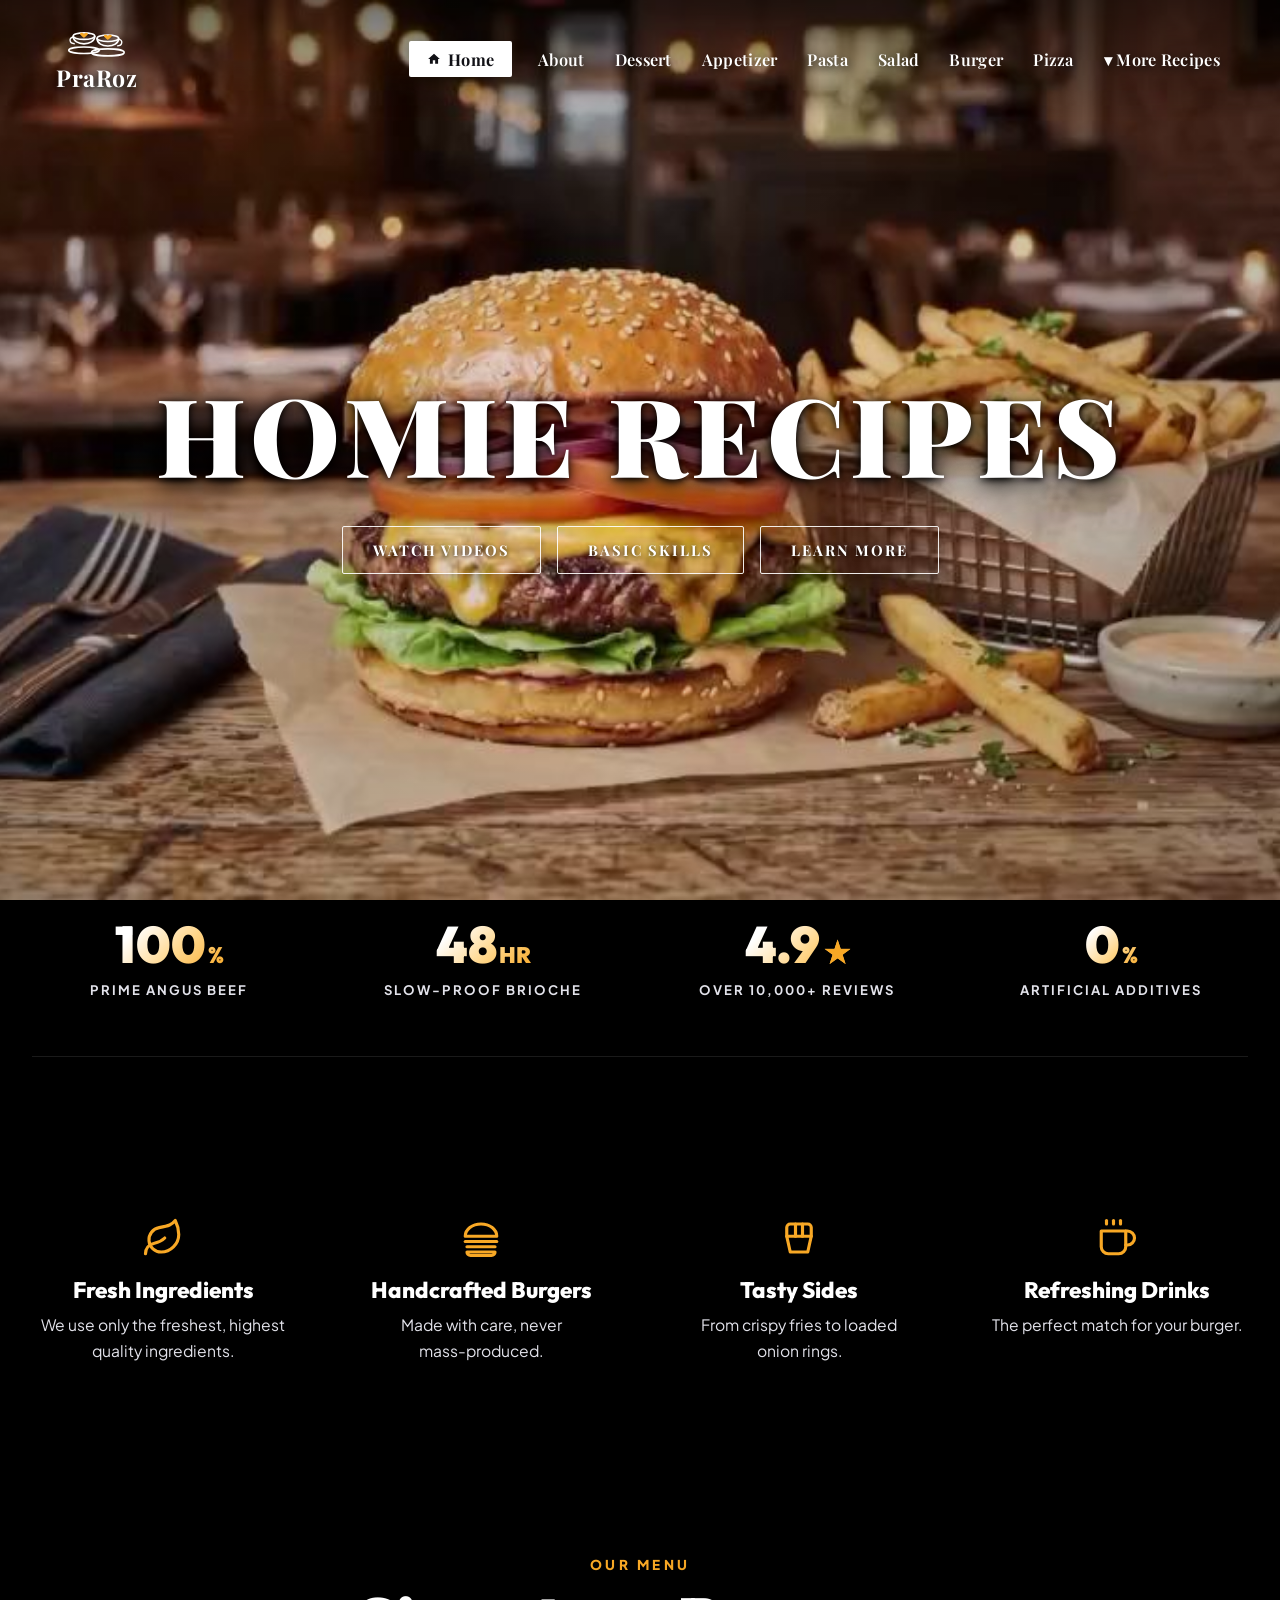
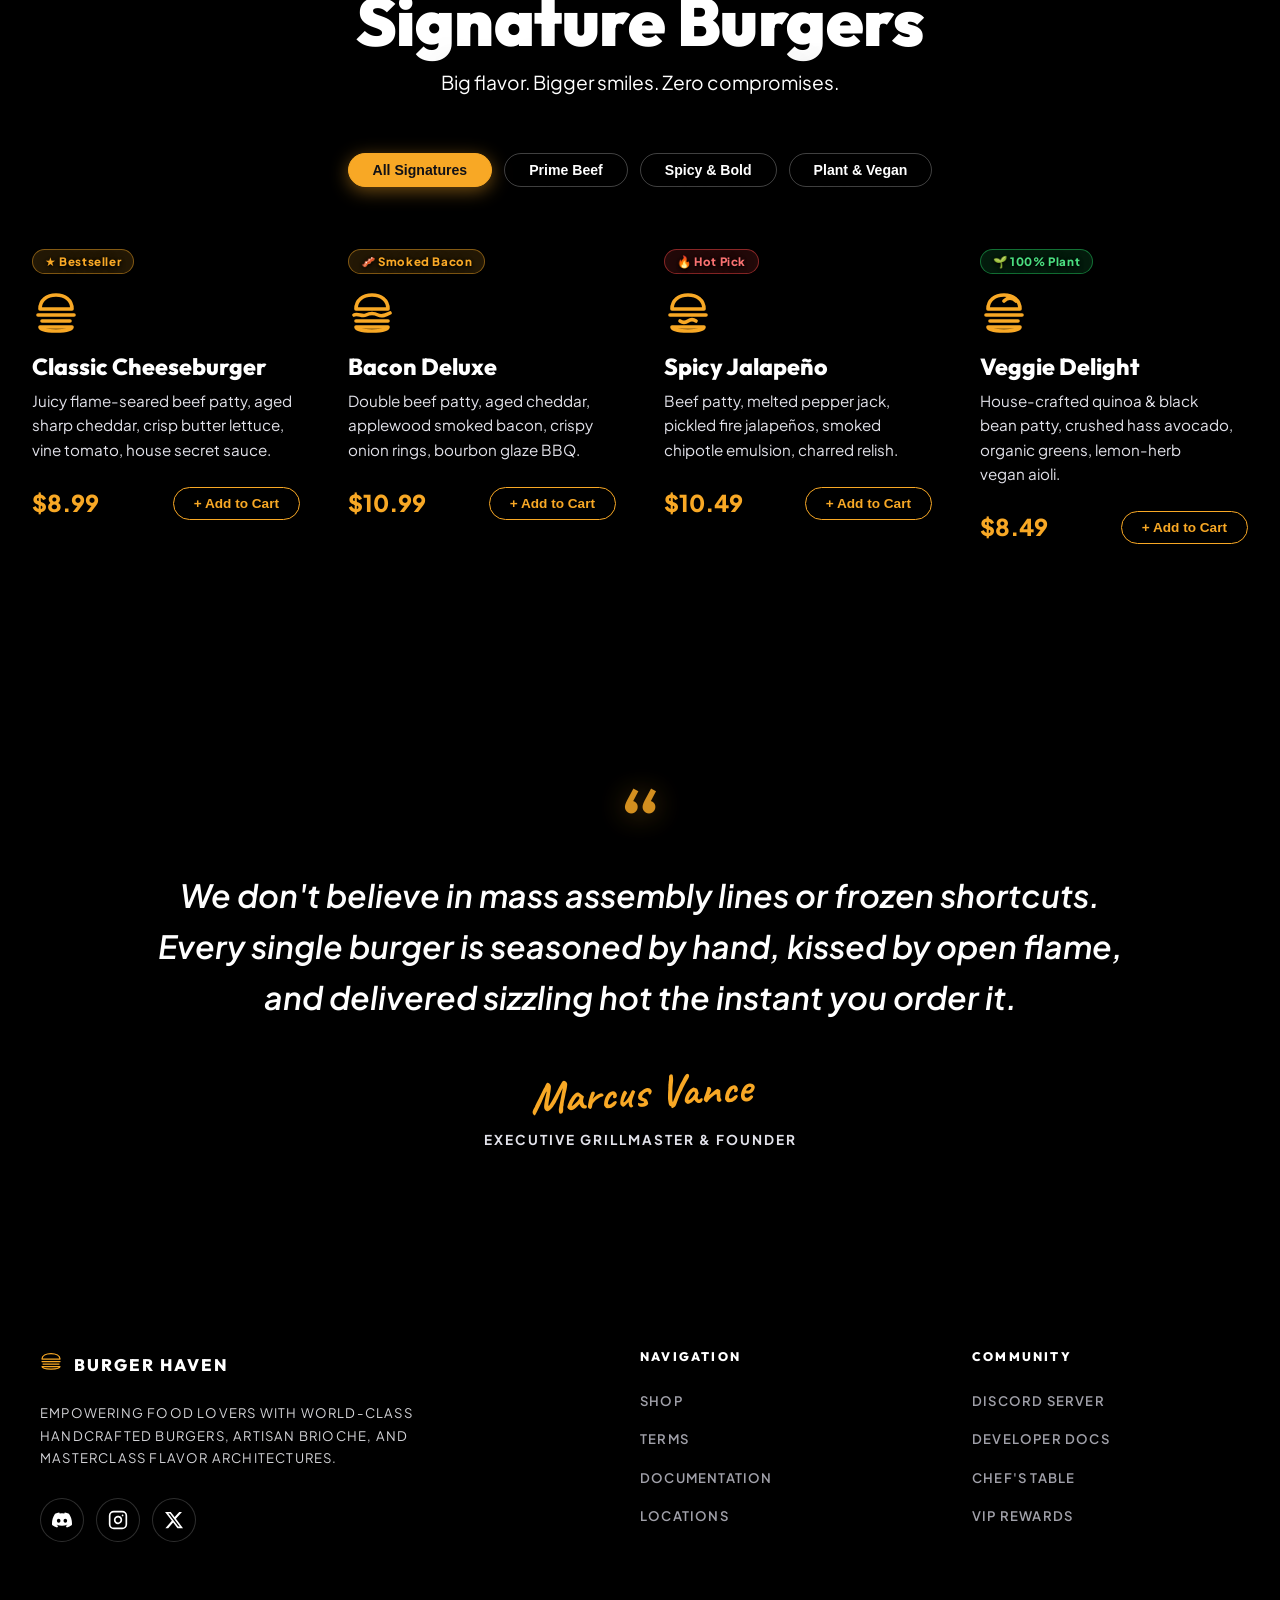
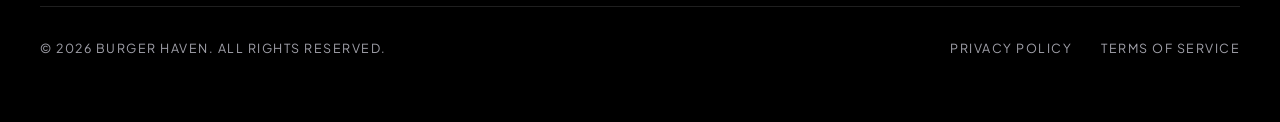
==== commit 6d98cb4a: "Remove order cart button from navbar" ====
--- a/index.html
+++ b/index.html
@@ -74,19 +74,6 @@
           </a>
         </div>
       </nav>
-
-      <!-- Right Action: Preserved Ordering Cart Drawer Button -->
-      <div class="nav-actions">
-        <button class="nav-cart-btn" id="openCartBtn" aria-label="View Cart">
-          <svg width="15" height="15" viewBox="0 0 24 24" fill="none" stroke="currentColor" stroke-width="2.2" stroke-linecap="round" stroke-linejoin="round">
-            <circle cx="9" cy="21" r="1"></circle>
-            <circle cx="20" cy="21" r="1"></circle>
-            <path d="M1 1h4l2.68 13.39a2 2 0 0 0 2 1.61h9.72a2 2 0 0 0 2-1.61L23 6H6"></path>
-          </svg>
-          <span>ORDER CART</span>
-          <span class="cart-count-badge" id="cartCountBadge" style="display:none;">0</span>
-        </button>
-      </div>
     </div>
   </header>
 
--- a/styles.css
+++ b/styles.css
@@ -244,53 +244,7 @@
   gap: 4px;
 }
 
-/* Order Cart Button (Right Action) */
-.nav-actions {
-  display: flex;
-  align-items: center;
-  gap: 12px;
-  flex-shrink: 0;
-}
-
-.nav-cart-btn {
-  background: transparent;
-  border: 1.5px solid rgba(255, 255, 255, 0.85);
-  color: #ffffff;
-  font-family: var(--font-serif);
-  font-size: 0.82rem;
-  font-weight: 700;
-  letter-spacing: 1.5px;
-  padding: 7px 18px;
-  border-radius: 2px;
-  cursor: pointer;
-  display: inline-flex;
-  align-items: center;
-  gap: 8px;
-  transition: var(--transition-smooth);
-  text-shadow: 0 1px 4px rgba(0, 0, 0, 0.7);
-}
-
-.nav-cart-btn:hover {
-  background: #ffffff;
-  color: #111116;
-  border-color: #ffffff;
-  text-shadow: none;
-  transform: translateY(-1px);
-  box-shadow: 0 6px 18px rgba(0, 0, 0, 0.35);
-}
-
-.cart-count-badge {
-  background: #111116;
-  color: #ffffff;
-  font-size: 0.72rem;
-  font-weight: 800;
-  width: 19px;
-  height: 19px;
-  border-radius: 50%;
-  display: inline-flex;
-  align-items: center;
-  justify-content: center;
-}
+
 
 /* ==========================================================================
    Page Content
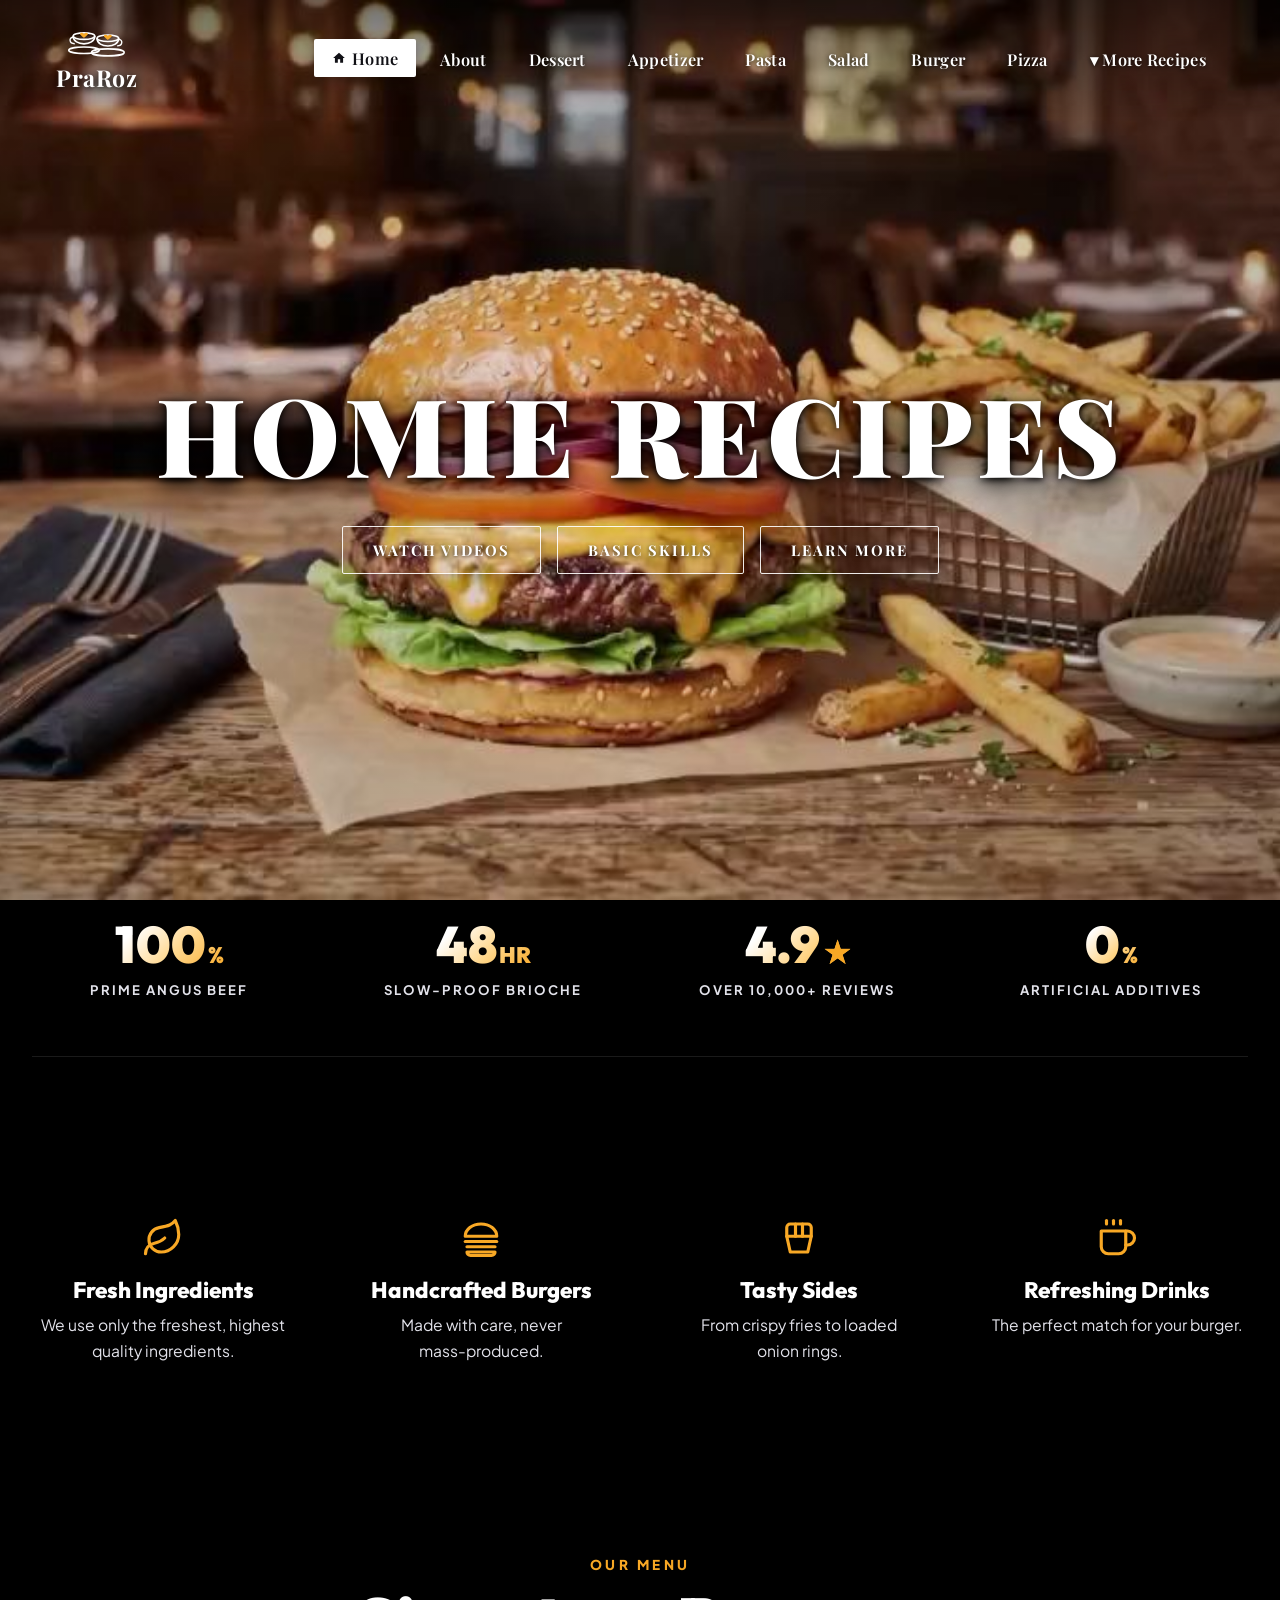
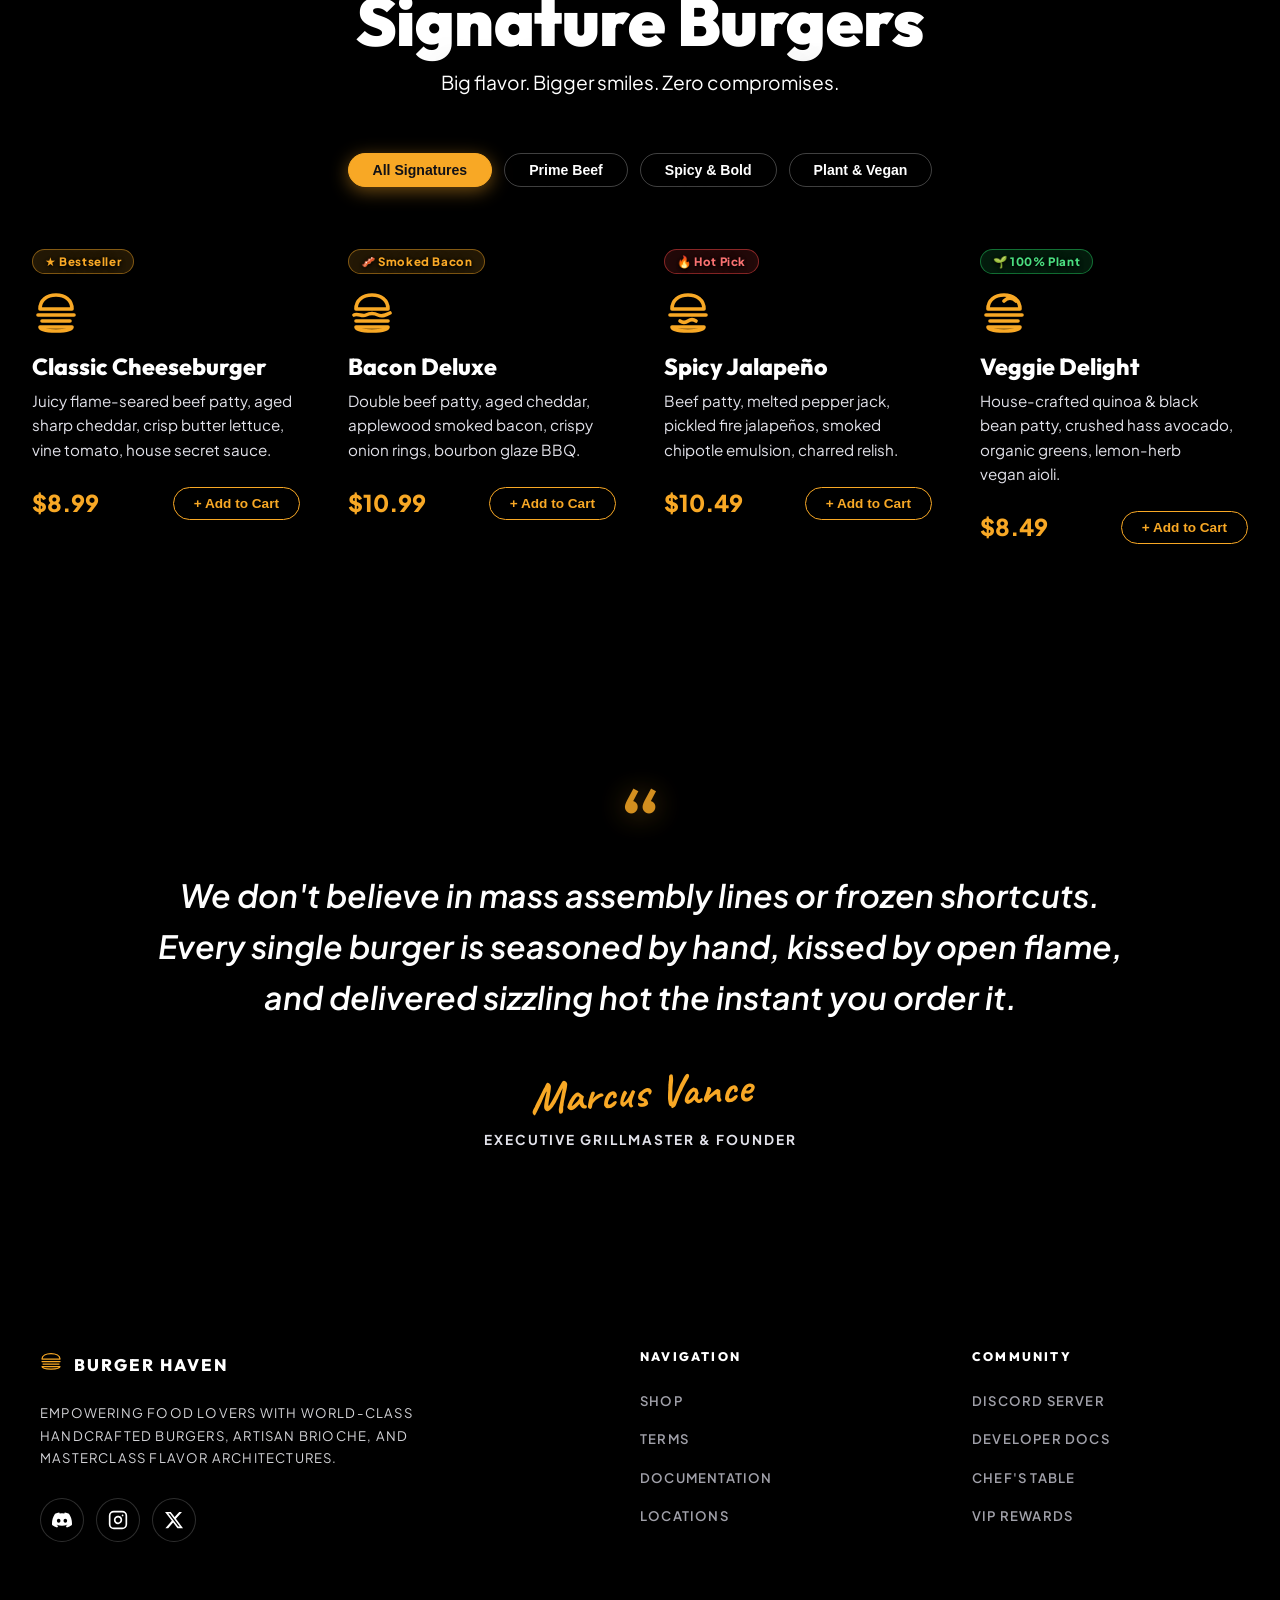
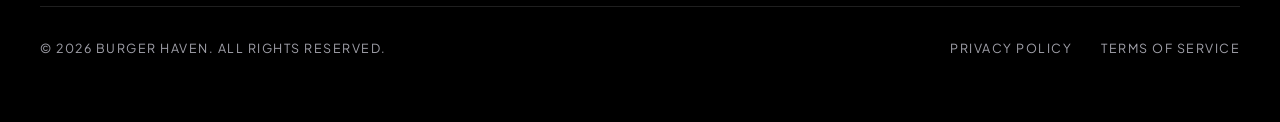
==== commit 5e84c9c6: "Add background reveal hover to nav links and proper submenus for More Recipes" ====
--- a/index.html
+++ b/index.html
@@ -69,9 +69,13 @@
         <a href="#menu" class="nav-link">Burger</a>
         <a href="#menu" class="nav-link">Pizza</a>
         <div class="nav-dropdown-wrapper">
-          <a href="#menu" class="nav-link nav-dropdown-link">
+          <a href="#menu" class="nav-link nav-dropdown-link" id="moreRecipesToggle">
             <span>&#9662; More Recipes</span>
           </a>
+          <ul class="nav-submenu-list">
+            <li><a href="#menu" class="submenu-link">Cookies</a></li>
+            <li><a href="#menu" class="submenu-link">Sandwich</a></li>
+          </ul>
         </div>
       </nav>
     </div>
--- a/styles.css
+++ b/styles.css
@@ -183,11 +183,11 @@
   text-shadow: 0 2px 6px rgba(0, 0, 0, 0.8);
 }
 
-/* Center Nav Links (PraRoz Image Style) */
+/* Center Nav Links (PraRoz Image Style with Background Reveal Hover) */
 .nav-links {
   display: flex;
   align-items: center;
-  gap: 22px;
+  gap: 6px;
 }
 
 .nav-link {
@@ -197,34 +197,29 @@
   font-size: 1.02rem;
   font-weight: 600;
   letter-spacing: 0.3px;
-  transition: var(--transition-smooth);
-  text-shadow: 0 2px 8px rgba(0, 0, 0, 0.85);
-  padding: 6px 4px;
-}
-
+  padding: 7px 18px;
+  border-radius: 2px;
+  background: transparent;
+  display: inline-flex;
+  align-items: center;
+  gap: 6px;
+  transition: background 0.25s cubic-bezier(0.16, 1, 0.3, 1), 
+              color 0.25s ease, 
+              box-shadow 0.25s ease, 
+              transform 0.2s ease;
+  text-shadow: 0 1px 5px rgba(0, 0, 0, 0.85);
+  cursor: pointer;
+  white-space: nowrap;
+}
+
+/* Background Reveal Hover (Turns into solid white box with dark text, matching Image 1 & 2) */
 .nav-link:hover,
-.nav-link.active:not(.nav-home-active) {
-  color: #f8a825;
-  transform: translateY(-1px);
-}
-
-/* Solid White Tab for Active Home Link (Matching Image Box) */
-.nav-link.nav-home-active {
+.nav-link.nav-home-active,
+.nav-link.active[href="#hero"] {
   background: #ffffff;
   color: #111116 !important;
-  padding: 6px 18px;
-  border-radius: 2px;
-  display: inline-flex;
-  align-items: center;
-  gap: 7px;
-  font-weight: 700;
   text-shadow: none;
   box-shadow: 0 4px 14px rgba(0, 0, 0, 0.35);
-}
-
-.nav-link.nav-home-active:hover {
-  background: #f4f4f5;
-  color: #000000 !important;
   transform: translateY(-1px);
 }
 
@@ -234,14 +229,82 @@
   height: 14px;
 }
 
+/* Dropdown Wrapper for ▾ More Recipes */
 .nav-dropdown-wrapper {
   position: relative;
+  display: inline-flex;
+  align-items: center;
 }
 
 .nav-dropdown-link {
   display: inline-flex;
   align-items: center;
+  gap: 5px;
+}
+
+/* Submenu Dropdown List (Matching Image 2) */
+.nav-submenu-list {
+  position: absolute;
+  top: 100%;
+  left: 0;
+  min-width: 140px;
+  list-style: none;
+  padding: 6px 0 0 0;
+  margin: 0;
+  display: flex;
+  flex-direction: column;
   gap: 4px;
+  opacity: 0;
+  visibility: hidden;
+  transform: translateY(6px);
+  transition: opacity 0.22s cubic-bezier(0.16, 1, 0.3, 1), 
+              transform 0.22s cubic-bezier(0.16, 1, 0.3, 1), 
+              visibility 0.22s cubic-bezier(0.16, 1, 0.3, 1);
+  pointer-events: none;
+  z-index: 1000;
+}
+
+/* Smooth reveal on hover or focus */
+.nav-dropdown-wrapper:hover .nav-submenu-list,
+.nav-dropdown-wrapper:focus-within .nav-submenu-list,
+.nav-dropdown-wrapper.open .nav-submenu-list {
+  opacity: 1;
+  visibility: visible;
+  transform: translateY(0);
+  pointer-events: auto;
+}
+
+.nav-submenu-list li {
+  width: 100%;
+}
+
+/* Submenu links with the same Background Reveal Hover (Cookies, Sandwich) */
+.submenu-link {
+  display: inline-block;
+  text-decoration: none;
+  color: #ffffff;
+  font-family: var(--font-serif);
+  font-size: 1.02rem;
+  font-weight: 600;
+  letter-spacing: 0.3px;
+  padding: 6px 18px;
+  border-radius: 2px;
+  background: transparent;
+  transition: background 0.25s cubic-bezier(0.16, 1, 0.3, 1), 
+              color 0.25s ease, 
+              box-shadow 0.25s ease, 
+              transform 0.2s ease;
+  text-shadow: 0 1px 5px rgba(0, 0, 0, 0.85);
+  white-space: nowrap;
+}
+
+/* Submenu background reveal hover matching 2nd image (e.g. Sandwich highlighted in white box) */
+.submenu-link:hover {
+  background: #ffffff;
+  color: #111116 !important;
+  text-shadow: none;
+  box-shadow: 0 4px 14px rgba(0, 0, 0, 0.35);
+  transform: translateY(-1px);
 }
 
 
@@ -977,10 +1040,11 @@
     padding: 16px 2rem;
   }
   .nav-links {
-    gap: 16px;
+    gap: 8px;
   }
   .nav-link {
     font-size: 0.94rem;
+    padding: 6px 12px;
   }
   .stats-container {
     grid-template-columns: repeat(2, 1fr);
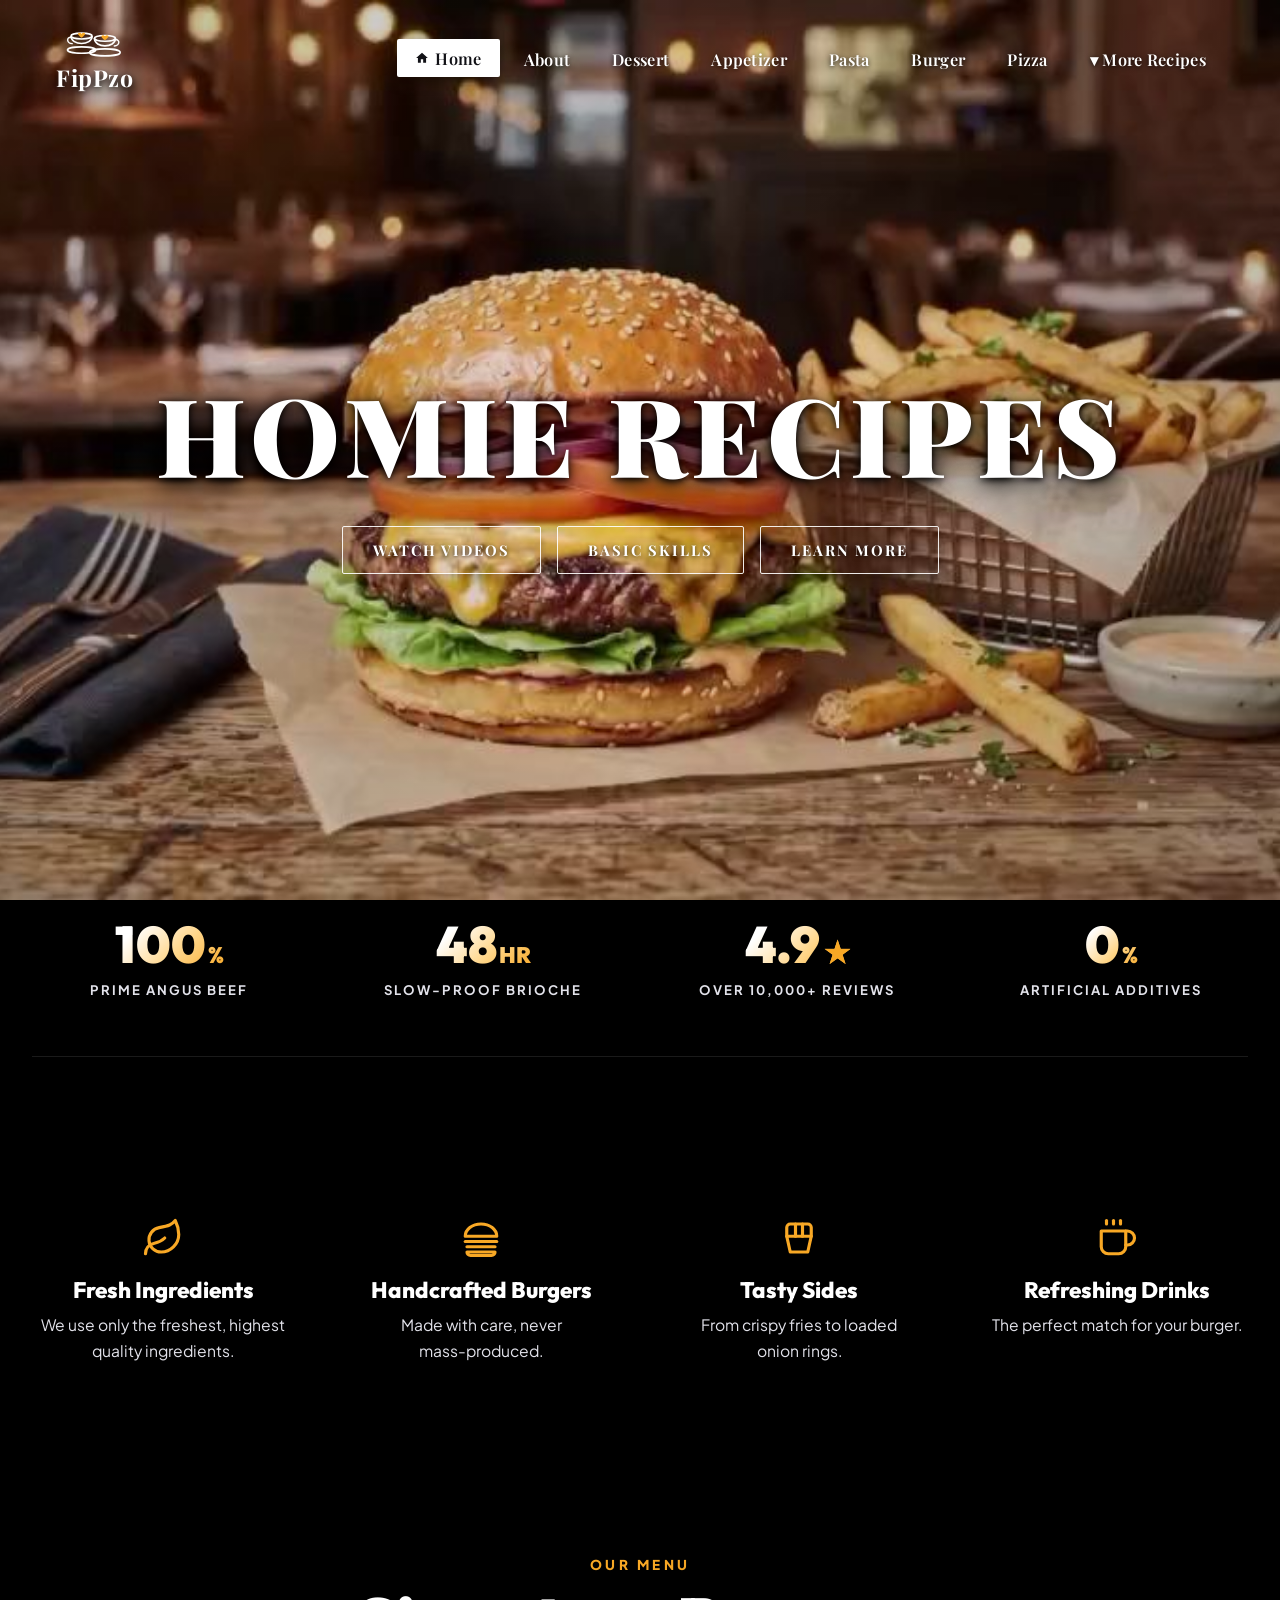
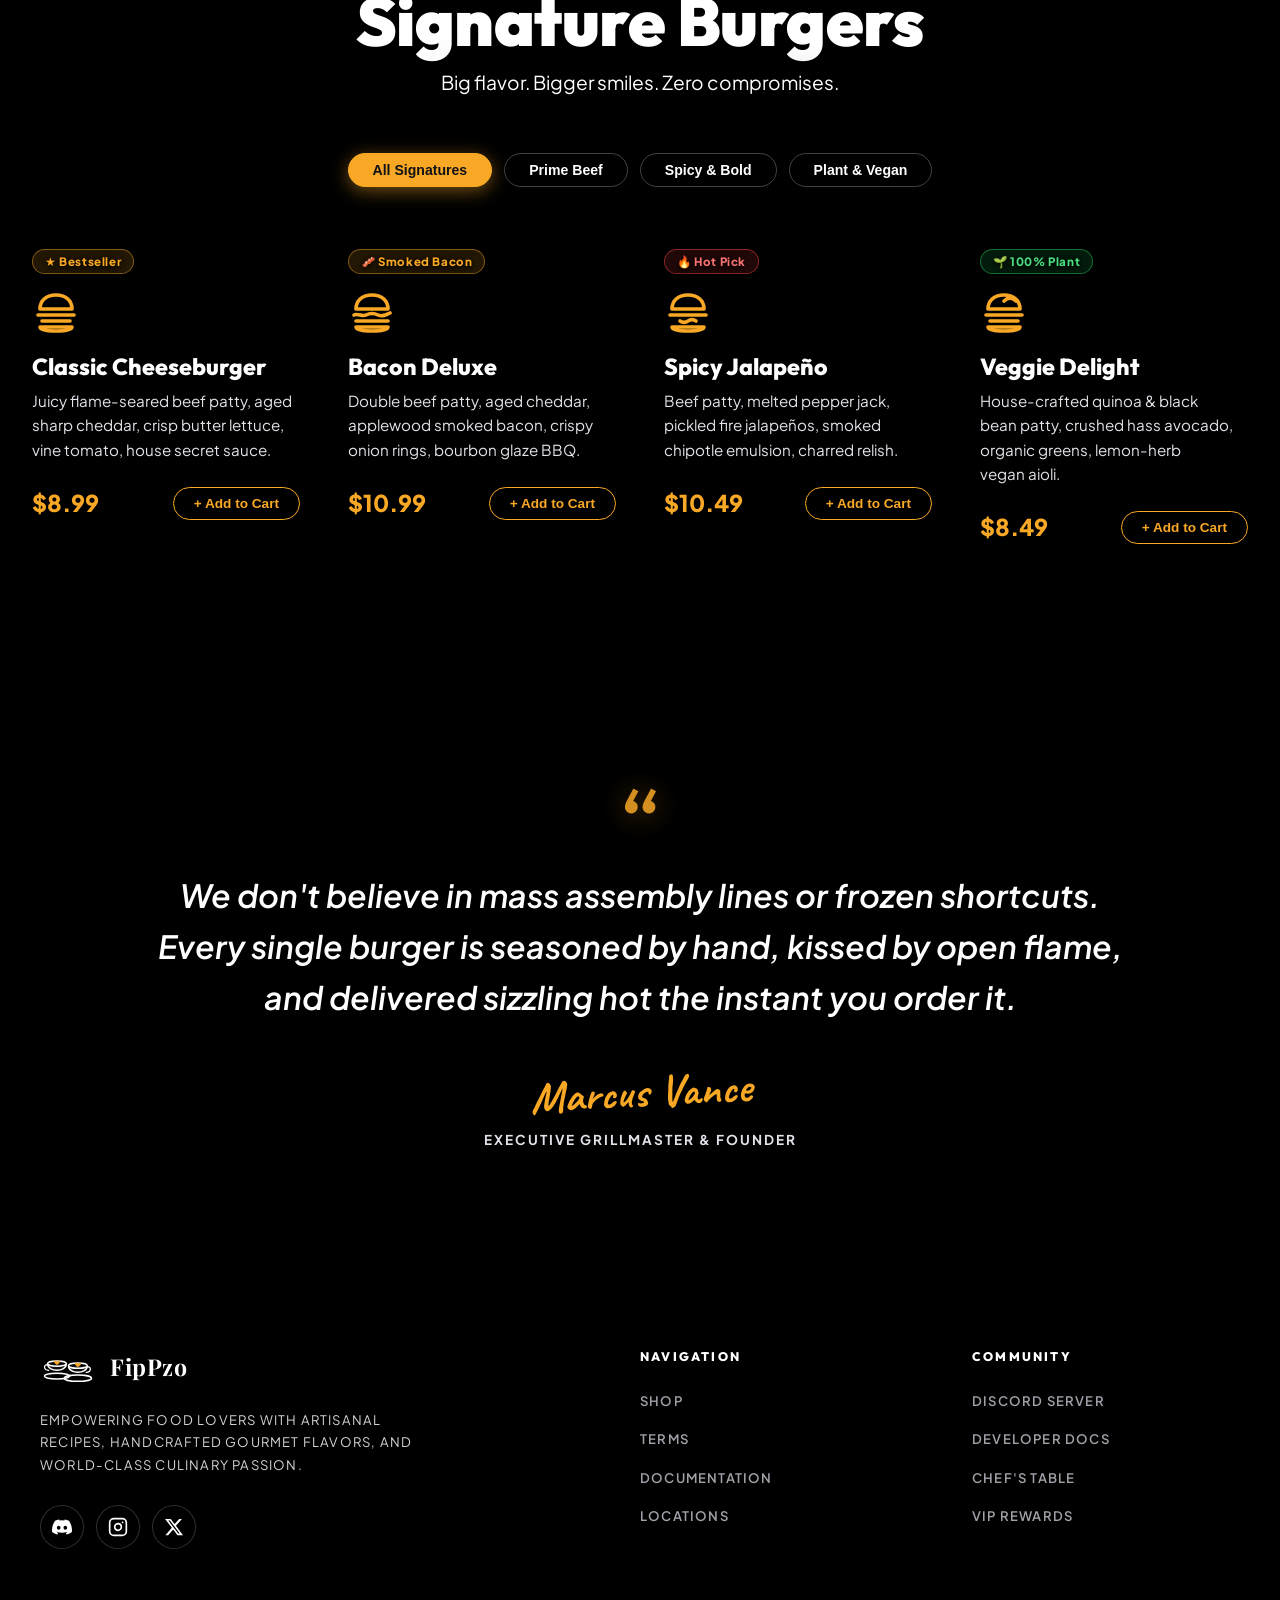
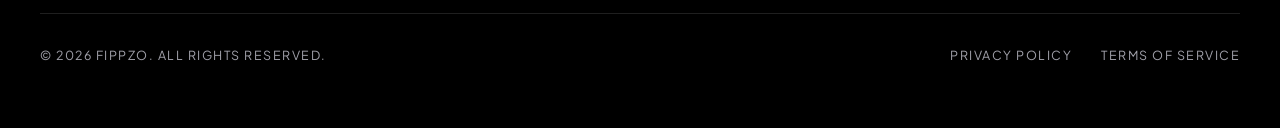
==== commit c4284895: "Update brand icon and shop name to FipPzo across navbar, footer, and site" ====
--- a/index.html
+++ b/index.html
@@ -3,8 +3,8 @@
 <head>
   <meta charset="UTF-8">
   <meta name="viewport" content="width=device-width, initial-scale=1.0">
-  <title>BURGER HAVEN | Good Food. Great Mood.</title>
-  <meta name="description" content="At Burger Haven, we serve handcrafted burgers made with the freshest ingredients. Burgers Done Right.">
+  <title>FipPzo | Good Food. Great Mood.</title>
+  <meta name="description" content="At FipPzo, we serve handcrafted food made with the freshest ingredients. Good Food. Great Mood.">
   <link rel="preconnect" href="https://fonts.googleapis.com">
   <link rel="preconnect" href="https://fonts.gstatic.com" crossorigin>
   <link href="https://fonts.googleapis.com/css2?family=Caveat:wght@600;700&family=Outfit:wght@400;500;600;700;800;900&family=Playfair+Display:ital,wght@0,600;0,700;0,800;0,900;1,700&family=Plus+Jakarta+Sans:wght@400;500;600;700;800;900&display=swap" rel="stylesheet">
@@ -24,33 +24,37 @@
     <div class="stage-vignette"></div>
   </div>
 
-  <!-- Header Navigation (Matches PraRoz Gourmet Navbar Style) -->
+  <!-- Header Navigation (FipPzo Brand Header) -->
   <header class="navbar" id="navbar">
     <div class="nav-container">
-      <!-- Left Brand Logo: Dual Cups with Hearts + Brand Name -->
-      <a href="#hero" class="proroz-brand-logo">
+      <!-- Left Brand Logo: Dual Cups with Hearts + FipPzo -->
+      <a href="#hero" class="proroz-brand-logo" aria-label="FipPzo Home">
         <div class="brand-cups-icon">
-          <svg width="68" height="38" viewBox="0 0 120 70" fill="none">
-            <!-- Left Saucer -->
-            <ellipse cx="36" cy="52" rx="28" ry="6" stroke="#ffffff" stroke-width="3" fill="none"/>
-            <!-- Left Cup -->
-            <path d="M16 26 C16 45, 56 45, 56 26" stroke="#ffffff" stroke-width="3" fill="rgba(255,255,255,0.08)"/>
-            <ellipse cx="36" cy="26" rx="20" ry="6" stroke="#ffffff" stroke-width="3" fill="none"/>
-            <path d="M16 28 C8 28, 8 40, 19 40" stroke="#ffffff" stroke-width="2.5" fill="none"/>
-            <!-- Left Heart in cup -->
-            <path d="M36 22 C34 19, 30 19, 29 21 C27 23, 36 29, 36 29 C36 29, 45 23, 43 21 C42 19, 38 19, 36 22 Z" fill="#F8A825"/>
-
-            <!-- Right Saucer -->
-            <ellipse cx="80" cy="56" rx="30" ry="6.5" stroke="#ffffff" stroke-width="3" fill="none"/>
-            <!-- Right Cup -->
-            <path d="M60 30 C60 49, 100 49, 100 30" stroke="#ffffff" stroke-width="3" fill="rgba(255,255,255,0.08)"/>
-            <ellipse cx="80" cy="30" rx="20" ry="6" stroke="#ffffff" stroke-width="3" fill="none"/>
-            <path d="M100 32 C108 32, 108 44, 97 44" stroke="#ffffff" stroke-width="2.5" fill="none"/>
-            <!-- Right Heart in cup -->
-            <path d="M80 26 C78 23, 74 23, 73 25 C71 27, 80 33, 80 33 C80 33, 89 27, 87 25 C86 23, 82 23, 80 26 Z" fill="#F8A825"/>
+          <svg width="66" height="38" viewBox="0 0 110 65" fill="none" xmlns="http://www.w3.org/2000/svg">
+            <!-- Left Cup Saucer -->
+            <ellipse cx="32" cy="48" rx="24" ry="5.5" stroke="#ffffff" stroke-width="2.8" fill="none"/>
+            <!-- Left Cup Body -->
+            <path d="M14 24 C14 41, 50 41, 50 24" stroke="#ffffff" stroke-width="2.8" fill="rgba(255,255,255,0.06)"/>
+            <!-- Left Cup Rim -->
+            <ellipse cx="32" cy="24" rx="18" ry="5" stroke="#ffffff" stroke-width="2.8" fill="none"/>
+            <!-- Left Cup Handle -->
+            <path d="M14 26 C6 26, 6 36, 16 37" stroke="#ffffff" stroke-width="2.4" stroke-linecap="round" fill="none"/>
+            <!-- Left Heart Foam -->
+            <path d="M32 20.5 C30.5 18, 27 18, 26 19.8 C24.5 21.6, 32 27, 32 27 C32 27, 39.5 21.6, 38 19.8 C37 18, 33.5 18, 32 20.5 Z" fill="#F8A825"/>
+
+            <!-- Right Cup Saucer -->
+            <ellipse cx="72" cy="52" rx="26" ry="6" stroke="#ffffff" stroke-width="2.8" fill="none"/>
+            <!-- Right Cup Body -->
+            <path d="M54 28 C54 45, 90 45, 90 28" stroke="#ffffff" stroke-width="2.8" fill="rgba(255,255,255,0.06)"/>
+            <!-- Right Cup Rim -->
+            <ellipse cx="72" cy="28" rx="18" ry="5" stroke="#ffffff" stroke-width="2.8" fill="none"/>
+            <!-- Right Cup Handle -->
+            <path d="M90 30 C98 30, 98 40, 88 41" stroke="#ffffff" stroke-width="2.4" stroke-linecap="round" fill="none"/>
+            <!-- Right Heart Foam -->
+            <path d="M72 24.5 C70.5 22, 67 22, 66 23.8 C64.5 25.6, 72 31, 72 31 C72 31, 79.5 25.6, 78 23.8 C77 22, 73.5 22, 72 24.5 Z" fill="#F8A825"/>
           </svg>
         </div>
-        <span class="proroz-brand-text">PraRoz</span>
+        <span class="proroz-brand-text">FipPzo</span>
       </a>
 
       <!-- Center Links (Matching Image: [Home] About Dessert Appetizer Pasta Salad Burger Pizza More Recipes) -->
@@ -65,7 +69,6 @@
         <a href="#menu" class="nav-link">Dessert</a>
         <a href="#menu" class="nav-link">Appetizer</a>
         <a href="#menu" class="nav-link">Pasta</a>
-        <a href="#menu" class="nav-link">Salad</a>
         <a href="#menu" class="nav-link">Burger</a>
         <a href="#menu" class="nav-link">Pizza</a>
         <div class="nav-dropdown-wrapper">
@@ -323,18 +326,35 @@
           <!-- Col 1: Brand Info & Mission Statement -->
           <div class="footer-brand-col">
             <div class="footer-brand-logo">
-              <div class="logo-circle-badge">
-                <svg width="22" height="22" viewBox="0 0 44 36" fill="none">
-                  <path d="M4 14C4 7 12 3 22 3C32 3 40 7 40 14H4Z" stroke="#F8A825" stroke-width="2.5" stroke-linecap="round" stroke-linejoin="round"/>
-                  <path d="M4 19H40" stroke="#F8A825" stroke-width="2.5" stroke-linecap="round"/>
-                  <path d="M6 24H38" stroke="#F8A825" stroke-width="2.5" stroke-linecap="round"/>
-                  <path d="M4 29C4 32.5 10 34 22 34C34 34 40 32.5 40 29H4Z" stroke="#F8A825" stroke-width="2.5" stroke-linecap="round" stroke-linejoin="round"/>
+              <div class="footer-cups-icon">
+                <svg width="58" height="34" viewBox="0 0 110 65" fill="none" xmlns="http://www.w3.org/2000/svg">
+                  <!-- Left Cup Saucer -->
+                  <ellipse cx="32" cy="48" rx="24" ry="5.5" stroke="#ffffff" stroke-width="2.8" fill="none"/>
+                  <!-- Left Cup Body -->
+                  <path d="M14 24 C14 41, 50 41, 50 24" stroke="#ffffff" stroke-width="2.8" fill="rgba(255,255,255,0.06)"/>
+                  <!-- Left Cup Rim -->
+                  <ellipse cx="32" cy="24" rx="18" ry="5" stroke="#ffffff" stroke-width="2.8" fill="none"/>
+                  <!-- Left Cup Handle -->
+                  <path d="M14 26 C6 26, 6 36, 16 37" stroke="#ffffff" stroke-width="2.4" stroke-linecap="round" fill="none"/>
+                  <!-- Left Heart Foam -->
+                  <path d="M32 20.5 C30.5 18, 27 18, 26 19.8 C24.5 21.6, 32 27, 32 27 C32 27, 39.5 21.6, 38 19.8 C37 18, 33.5 18, 32 20.5 Z" fill="#F8A825"/>
+
+                  <!-- Right Cup Saucer -->
+                  <ellipse cx="72" cy="52" rx="26" ry="6" stroke="#ffffff" stroke-width="2.8" fill="none"/>
+                  <!-- Right Cup Body -->
+                  <path d="M54 28 C54 45, 90 45, 90 28" stroke="#ffffff" stroke-width="2.8" fill="rgba(255,255,255,0.06)"/>
+                  <!-- Right Cup Rim -->
+                  <ellipse cx="72" cy="28" rx="18" ry="5" stroke="#ffffff" stroke-width="2.8" fill="none"/>
+                  <!-- Right Cup Handle -->
+                  <path d="M90 30 C98 30, 98 40, 88 41" stroke="#ffffff" stroke-width="2.4" stroke-linecap="round" fill="none"/>
+                  <!-- Right Heart Foam -->
+                  <path d="M72 24.5 C70.5 22, 67 22, 66 23.8 C64.5 25.6, 72 31, 72 31 C72 31, 79.5 25.6, 78 23.8 C77 22, 73.5 22, 72 24.5 Z" fill="#F8A825"/>
                 </svg>
               </div>
-              <span class="footer-brand-title">BURGER HAVEN</span>
+              <span class="footer-brand-title">FipPzo</span>
             </div>
             <p class="footer-mission-text">
-              EMPOWERING FOOD LOVERS WITH WORLD-CLASS HANDCRAFTED BURGERS, ARTISAN BRIOCHE, AND MASTERCLASS FLAVOR ARCHITECTURES.
+              EMPOWERING FOOD LOVERS WITH ARTISANAL RECIPES, HANDCRAFTED GOURMET FLAVORS, AND WORLD-CLASS CULINARY PASSION.
             </p>
             <div class="footer-social-wrapper">
               <a href="#" class="social-circle-btn" aria-label="Discord">
@@ -377,7 +397,7 @@
         <!-- Footer Bottom Bar -->
         <div class="footer-bottom-bar">
           <div class="footer-copyright">
-            &copy; 2026 BURGER HAVEN. ALL RIGHTS RESERVED.
+            &copy; 2026 FipPzo. ALL RIGHTS RESERVED.
           </div>
           <div class="footer-bottom-actions">
             <a href="#" class="footer-legal-link">PRIVACY POLICY</a>
@@ -393,7 +413,7 @@
   <dialog class="cart-dialog" id="cartDialog">
     <div class="cart-dialog-card">
       <div class="cart-header">
-        <h3>🛒 Your Burger Haven Order</h3>
+        <h3>🛒 Your FipPzo Order</h3>
         <button class="cart-close-btn" id="closeCartBtn">&times;</button>
       </div>
       <div class="cart-items-body" id="cartItemsList">
--- a/styles.css
+++ b/styles.css
@@ -130,14 +130,14 @@
   align-items: center;
   justify-content: center;
   padding: 22px 3.5rem;
-  background: linear-gradient(180deg, rgba(0, 0, 0, 0.45) 0%, rgba(0, 0, 0, 0) 100%);
+  background: rgba(0, 0, 0, 0);
   transition: var(--transition-smooth);
 }
 
 .navbar.scrolled {
-  background: rgba(8, 12, 22, 0.88);
+  background: rgba(8, 12, 22, 0.3);
   backdrop-filter: blur(16px);
-  -webkit-backdrop-filter: blur(16px);
+  -webkit-backdrop-filter: blur(24px);
   box-shadow: 0 8px 30px rgba(0, 0, 0, 0.55);
   padding: 14px 3.5rem;
 }
@@ -826,11 +826,18 @@
   margin-bottom: 1.5rem;
 }
 
+.footer-cups-icon {
+  display: flex;
+  align-items: center;
+  justify-content: center;
+  filter: drop-shadow(0 2px 6px rgba(0, 0, 0, 0.7));
+}
+
 .footer-brand-title {
-  font-family: var(--font-display);
-  font-size: 1.05rem;
-  font-weight: 800;
-  letter-spacing: 2px;
+  font-family: var(--font-serif);
+  font-size: 1.45rem;
+  font-weight: 700;
+  letter-spacing: 0.5px;
   color: #ffffff;
   text-shadow: 0 2px 10px rgba(0, 0, 0, 0.85);
 }
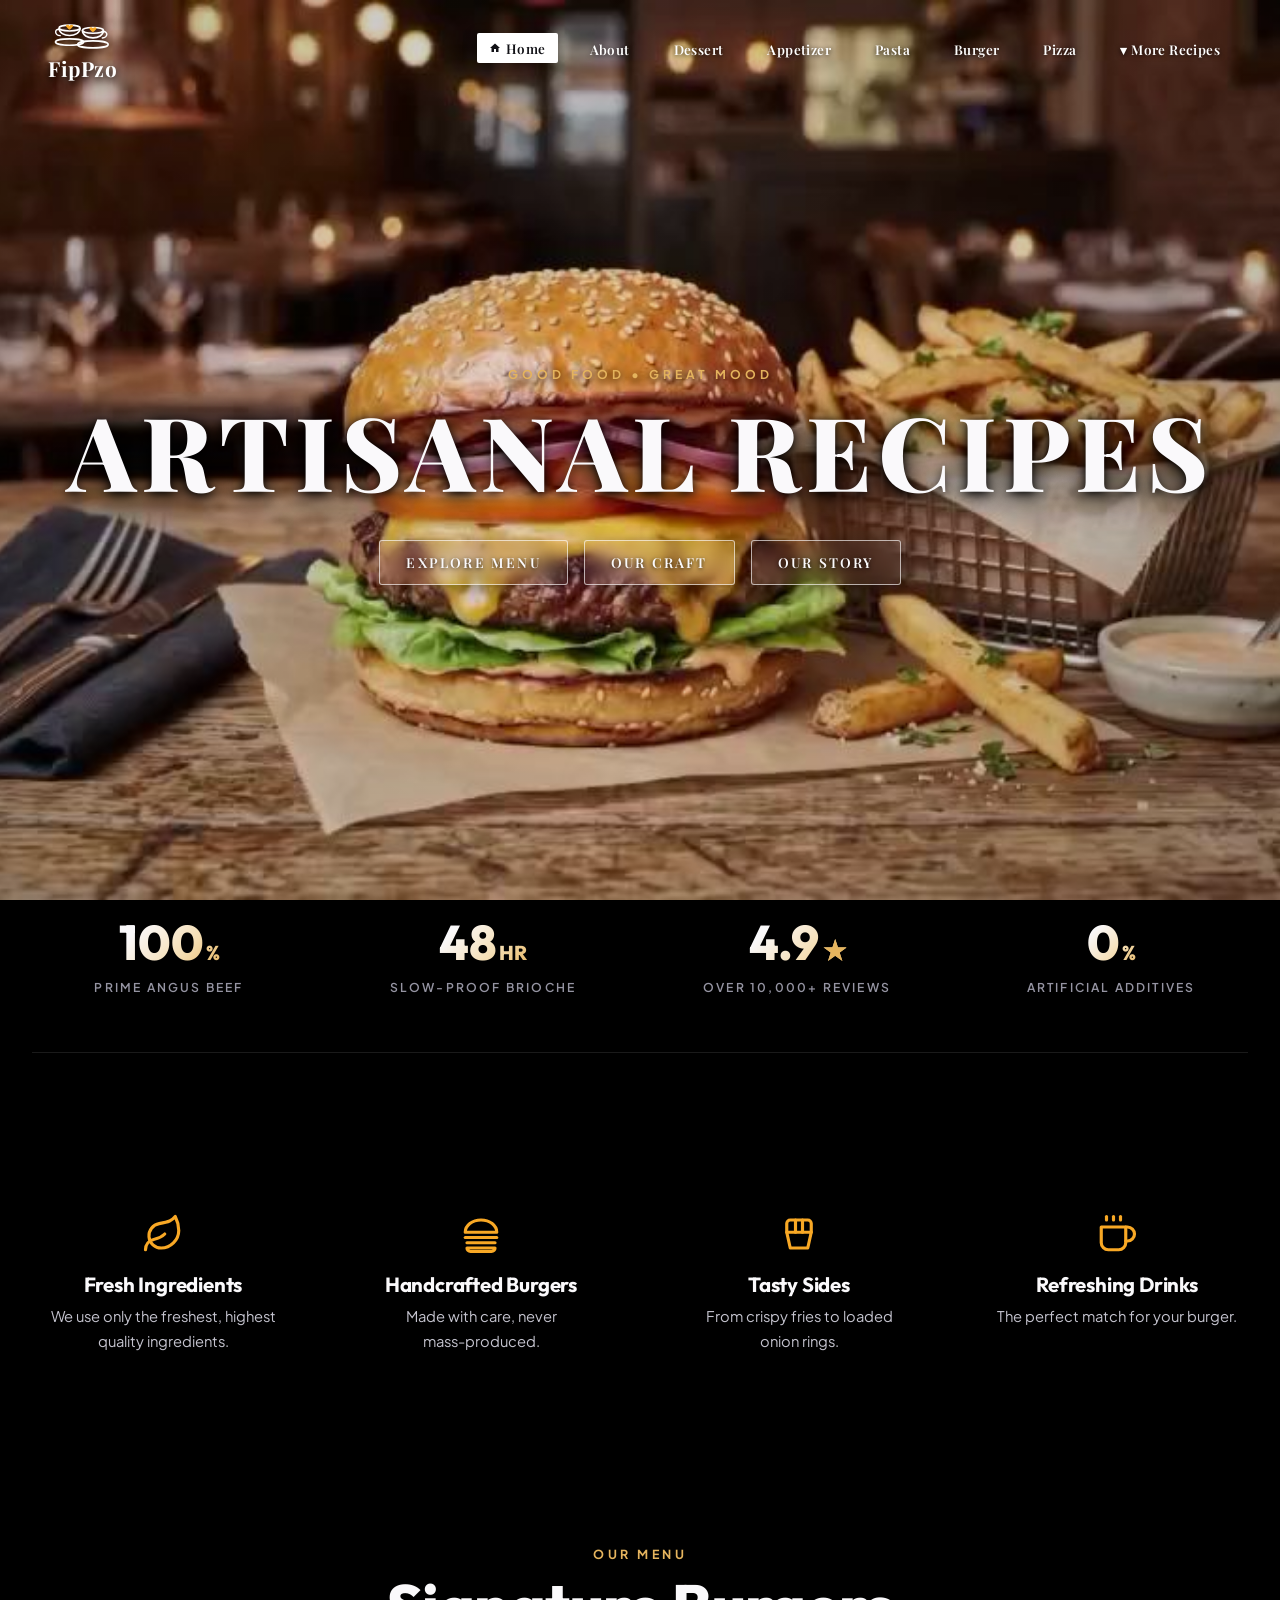
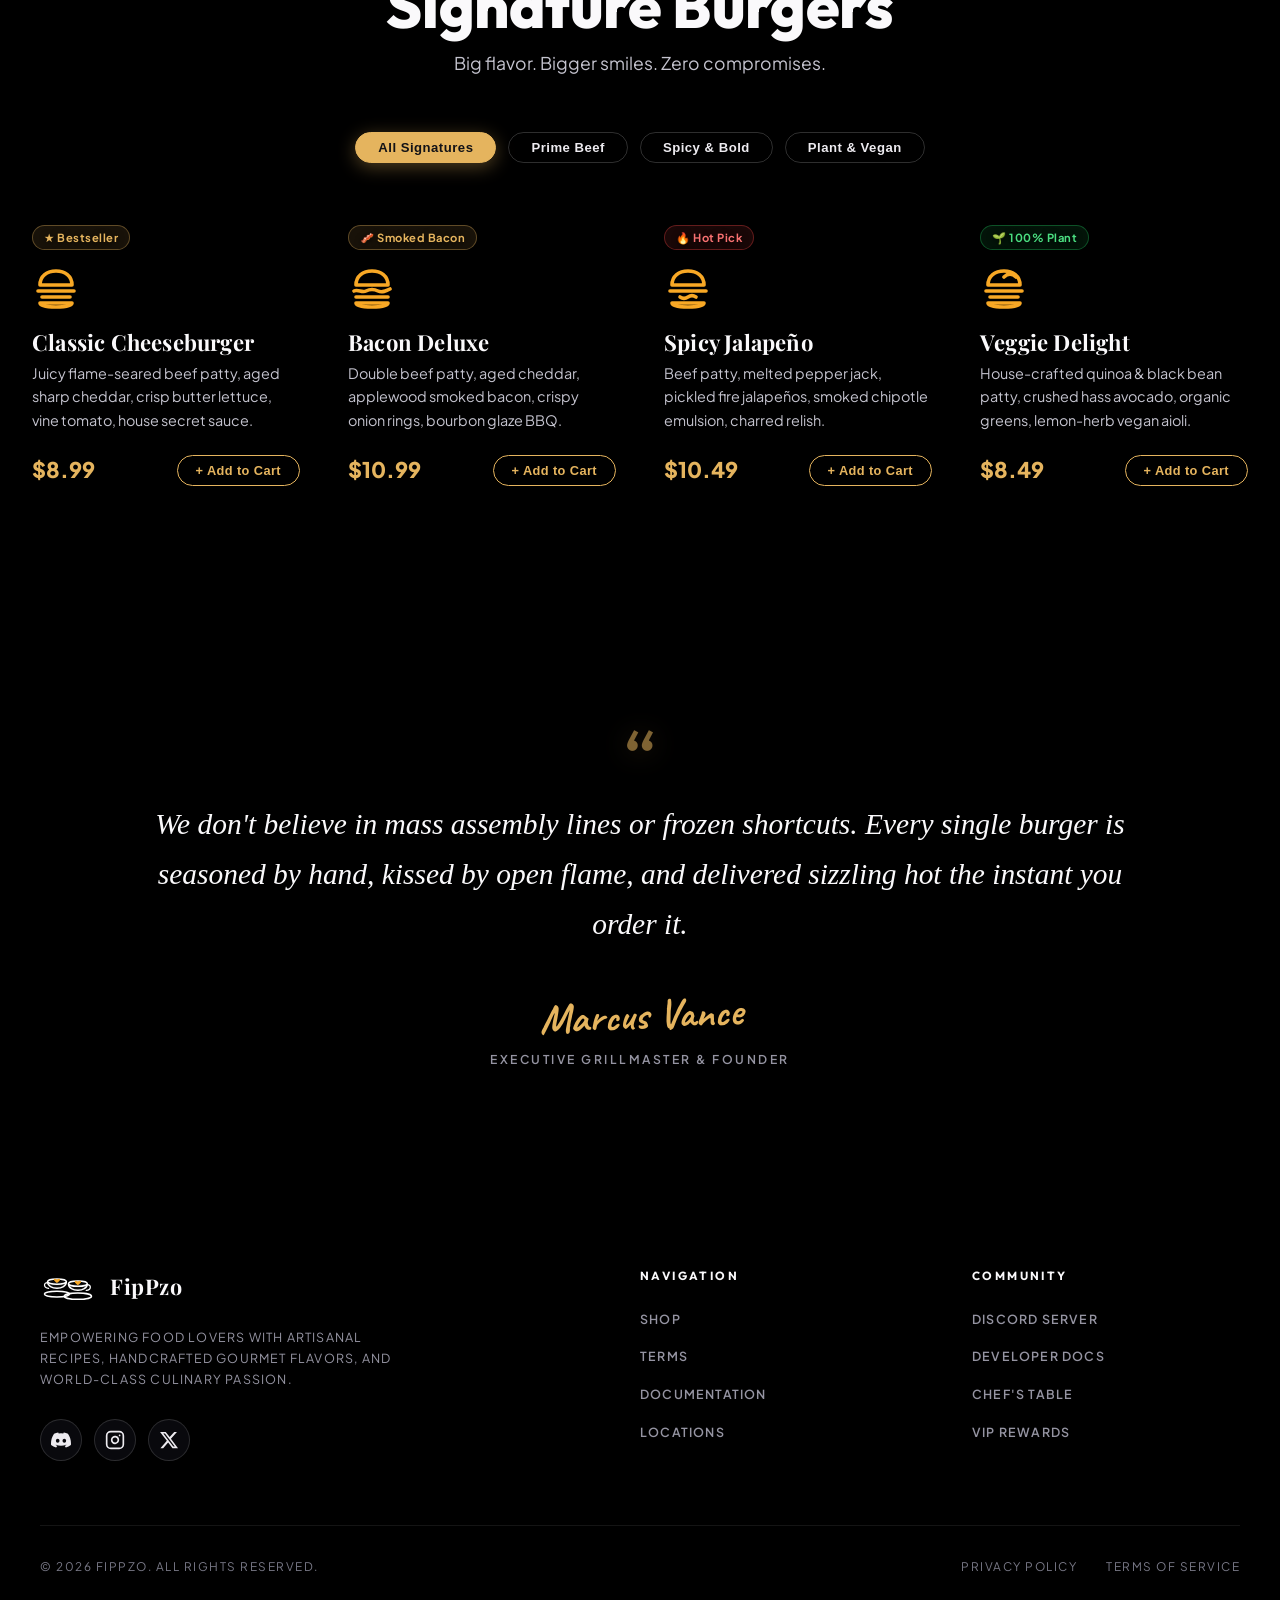
==== commit a33dcbb3: "copy: replace casual texts with professional culinary copy (ARTISANAL RECIPES, EXPLORE MENU, OUR CRA" ====
--- a/index.html
+++ b/index.html
@@ -87,14 +87,15 @@
   <!-- Page Flow with Background Video Scrubbing -->
   <main class="page-content">
 
-    <!-- HERO SECTION (Centered HOMIE RECIPES Layout matching Image Style) -->
+    <!-- HERO SECTION (Centered Gourmet Headline & Refined Actions) -->
     <section class="hero-section" id="hero">
       <div class="hero-home-container">
-        <h1 class="hero-home-title">HOMIE RECIPES</h1>
+        <span class="hero-eyebrow">GOOD FOOD &bull; GREAT MOOD</span>
+        <h1 class="hero-home-title">ARTISANAL RECIPES</h1>
         <div class="hero-outline-actions">
-          <a href="#features" class="btn-outline-rect">WATCH VIDEOS</a>
-          <a href="#menu" class="btn-outline-rect">BASIC SKILLS</a>
-          <a href="#menu" class="btn-outline-rect">LEARN MORE</a>
+          <a href="#menu" class="btn-outline-rect">EXPLORE MENU</a>
+          <a href="#features" class="btn-outline-rect">OUR CRAFT</a>
+          <a href="#manifesto" class="btn-outline-rect">OUR STORY</a>
         </div>
       </div>
     </section>
@@ -306,7 +307,7 @@
     </section>
 
     <!-- CHEF'S MANIFESTO QUOTE (Pure Floating Editorial Typography) -->
-    <section class="manifesto-section">
+    <section class="manifesto-section" id="manifesto">
       <div class="manifesto-container">
         <span class="manifesto-quotes-glyph">&ldquo;</span>
         <blockquote class="manifesto-quote-text">
--- a/styles.css
+++ b/styles.css
@@ -4,18 +4,20 @@
    ========================================================================== */
 
 :root {
-  --primary-gold: #f8a825;
-  --primary-gold-hover: #ffb738;
-  --primary-gold-glow: rgba(248, 168, 37, 0.45);
-  --text-white: #ffffff;
-  --text-dim: #e2e2ea;
+  --primary-gold: #E5B45E;
+  --primary-gold-hover: #F2C573;
+  --primary-gold-glow: rgba(229, 180, 94, 0.35);
+  --text-white: #FAF9FB;
+  --text-primary: #EDEBF0;
+  --text-dim: #C4C3CE;
+  --text-muted: #9594A2;
   --font-display: 'Outfit', -apple-system, BlinkMacSystemFont, sans-serif;
   --font-serif: 'Playfair Display', Georgia, 'Times New Roman', serif;
   --font-sans: 'Plus Jakarta Sans', -apple-system, BlinkMacSystemFont, sans-serif;
   --font-script: 'Caveat', cursive;
   --transition-smooth: all 0.3s cubic-bezier(0.16, 1, 0.3, 1);
-  --shadow-strong: 0 2px 4px rgba(0, 0, 0, 0.95), 0 6px 20px rgba(0, 0, 0, 0.9), 0 0 40px rgba(0, 0, 0, 0.7);
-  --shadow-subtle: 0 2px 10px rgba(0, 0, 0, 0.95), 0 1px 3px rgba(0, 0, 0, 0.95);
+  --shadow-strong: 0 2px 10px rgba(0, 0, 0, 0.9), 0 8px 30px rgba(0, 0, 0, 0.85);
+  --shadow-subtle: 0 1px 6px rgba(0, 0, 0, 0.85);
 }
 
 /* Base Reset */
@@ -129,17 +131,17 @@
   display: flex;
   align-items: center;
   justify-content: center;
-  padding: 22px 3.5rem;
+  padding: 14px 3rem;
   background: rgba(0, 0, 0, 0);
   transition: var(--transition-smooth);
 }
 
 .navbar.scrolled {
-  background: rgba(8, 12, 22, 0.3);
+  background: rgba(8, 12, 22, 0.4);
   backdrop-filter: blur(16px);
   -webkit-backdrop-filter: blur(24px);
   box-shadow: 0 8px 30px rgba(0, 0, 0, 0.55);
-  padding: 14px 3.5rem;
+  padding: 10px 3rem;
 }
 
 .nav-container {
@@ -175,7 +177,7 @@
 
 .proroz-brand-text {
   font-family: var(--font-serif);
-  font-size: 1.45rem;
+  font-size: 1.3rem;
   font-weight: 700;
   letter-spacing: 0.5px;
   color: #ffffff;
@@ -187,22 +189,22 @@
 .nav-links {
   display: flex;
   align-items: center;
-  gap: 6px;
+  gap: 20px;
 }
 
 .nav-link {
   text-decoration: none;
   color: #ffffff;
   font-family: var(--font-serif);
-  font-size: 1.02rem;
+  font-size: 0.84rem;
   font-weight: 600;
-  letter-spacing: 0.3px;
-  padding: 7px 18px;
+  letter-spacing: 0.4px;
+  padding: 5px 12px;
   border-radius: 2px;
   background: transparent;
   display: inline-flex;
   align-items: center;
-  gap: 6px;
+  gap: 5px;
   transition: background 0.25s cubic-bezier(0.16, 1, 0.3, 1), 
               color 0.25s ease, 
               box-shadow 0.25s ease, 
@@ -225,8 +227,8 @@
 
 .nav-link.nav-home-active svg {
   fill: currentColor;
-  width: 14px;
-  height: 14px;
+  width: 12px;
+  height: 12px;
 }
 
 /* Dropdown Wrapper for ▾ More Recipes */
@@ -247,16 +249,16 @@
   position: absolute;
   top: 100%;
   left: 0;
-  min-width: 140px;
+  min-width: 120px;
   list-style: none;
-  padding: 6px 0 0 0;
+  padding: 4px 0 0 0;
   margin: 0;
   display: flex;
   flex-direction: column;
-  gap: 4px;
+  gap: 3px;
   opacity: 0;
   visibility: hidden;
-  transform: translateY(6px);
+  transform: translateY(4px);
   transition: opacity 0.22s cubic-bezier(0.16, 1, 0.3, 1), 
               transform 0.22s cubic-bezier(0.16, 1, 0.3, 1), 
               visibility 0.22s cubic-bezier(0.16, 1, 0.3, 1);
@@ -284,10 +286,10 @@
   text-decoration: none;
   color: #ffffff;
   font-family: var(--font-serif);
-  font-size: 1.02rem;
+  font-size: 0.84rem;
   font-weight: 600;
-  letter-spacing: 0.3px;
-  padding: 6px 18px;
+  letter-spacing: 0.4px;
+  padding: 5px 12px;
   border-radius: 2px;
   background: transparent;
   transition: background 0.25s cubic-bezier(0.16, 1, 0.3, 1), 
@@ -341,19 +343,30 @@
   justify-content: center;
 }
 
+.hero-eyebrow {
+  display: inline-block;
+  font-size: 0.76rem;
+  font-weight: 700;
+  letter-spacing: 4px;
+  color: var(--primary-gold);
+  text-transform: uppercase;
+  margin-bottom: 0.8rem;
+  text-shadow: 0 2px 8px rgba(0, 0, 0, 0.95);
+}
+
 .hero-home-title {
   font-family: var(--font-serif);
-  font-size: clamp(3.2rem, 8.5vw, 6.8rem);
-  font-weight: 900;
-  color: #ffffff;
-  letter-spacing: 5px;
+  font-size: clamp(3rem, 8vw, 6.4rem);
+  font-weight: 800;
+  color: var(--text-white);
+  letter-spacing: 6px;
   text-transform: uppercase;
-  line-height: 1.05;
+  line-height: 1.06;
   margin-bottom: 2.2rem;
   text-shadow: 
-    0 4px 20px rgba(0, 0, 0, 0.9), 
-    0 2px 6px rgba(0, 0, 0, 0.95), 
-    0 8px 45px rgba(0, 0, 0, 0.75);
+    0 2px 10px rgba(0, 0, 0, 0.95), 
+    0 6px 26px rgba(0, 0, 0, 0.85), 
+    0 0 50px rgba(0, 0, 0, 0.65);
 }
 
 .hero-outline-actions {
@@ -368,29 +381,31 @@
   display: inline-flex;
   align-items: center;
   justify-content: center;
-  background: transparent;
-  border: 1.5px solid rgba(255, 255, 255, 0.9);
-  color: #ffffff;
+  background: rgba(255, 255, 255, 0.04);
+  backdrop-filter: blur(8px);
+  -webkit-backdrop-filter: blur(8px);
+  border: 1px solid rgba(250, 249, 251, 0.65);
+  color: var(--text-white);
   font-family: var(--font-serif);
-  font-size: 0.92rem;
-  font-weight: 700;
-  letter-spacing: 2px;
+  font-size: 0.86rem;
+  font-weight: 600;
+  letter-spacing: 2.2px;
   text-transform: uppercase;
   text-decoration: none;
-  padding: 12px 30px;
-  border-radius: 2px;
+  padding: 11px 26px;
+  border-radius: 3px;
   cursor: pointer;
   transition: var(--transition-smooth);
-  text-shadow: 0 1px 4px rgba(0, 0, 0, 0.8);
-  box-shadow: 0 4px 14px rgba(0, 0, 0, 0.2);
+  text-shadow: 0 1px 4px rgba(0, 0, 0, 0.85);
+  box-shadow: 0 4px 16px rgba(0, 0, 0, 0.35);
 }
 
 .btn-outline-rect:hover {
-  background: #ffffff;
-  color: #111116;
-  border-color: #ffffff;
+  background: var(--text-white);
+  color: #121216;
+  border-color: var(--text-white);
   transform: translateY(-2px);
-  box-shadow: 0 8px 25px rgba(0, 0, 0, 0.45);
+  box-shadow: 0 8px 25px rgba(0, 0, 0, 0.55), 0 0 20px rgba(255, 255, 255, 0.25);
   text-shadow: none;
 }
 
@@ -428,34 +443,34 @@
 
 .stat-number {
   font-family: var(--font-display);
-  font-size: clamp(2.6rem, 4vw, 3.8rem);
-  font-weight: 900;
+  font-size: clamp(2.4rem, 3.8vw, 3.6rem);
+  font-weight: 800;
   line-height: 1.1;
-  color: #ffffff;
-  background: linear-gradient(135deg, #ffffff 20%, #ffd68a 60%, #f8a825 100%);
+  color: var(--text-white);
+  background: linear-gradient(135deg, #FAF9FB 20%, #F5DEB3 65%, var(--primary-gold) 100%);
   -webkit-background-clip: text;
   -webkit-text-fill-color: transparent;
   filter: drop-shadow(0 2px 10px rgba(0, 0, 0, 0.9));
 }
 
 .stat-number small {
-  font-size: 1.4rem;
+  font-size: 1.25rem;
   margin-left: 2px;
 }
 
 .stat-star {
   color: var(--primary-gold);
   -webkit-text-fill-color: var(--primary-gold);
-  font-size: 1.8rem;
+  font-size: 1.6rem;
   margin-left: 4px;
 }
 
 .stat-label {
-  font-size: 0.82rem;
-  font-weight: 700;
-  letter-spacing: 2px;
+  font-size: 0.76rem;
+  font-weight: 600;
+  letter-spacing: 2.2px;
   text-transform: uppercase;
-  color: var(--text-dim);
+  color: var(--text-muted);
   margin-top: 0.5rem;
   text-shadow: var(--shadow-subtle);
 }
@@ -511,18 +526,19 @@
 }
 
 .feature-title {
-  font-size: 1.4rem;
-  font-weight: 800;
-  color: #ffffff;
-  margin-bottom: 0.6rem;
+  font-size: 1.28rem;
+  font-weight: 700;
+  color: var(--text-white);
+  margin-bottom: 0.5rem;
+  letter-spacing: -0.2px;
   text-shadow: var(--shadow-strong);
 }
 
 .feature-desc {
-  font-size: 0.98rem;
+  font-size: 0.92rem;
   color: var(--text-dim);
-  line-height: 1.6;
-  max-width: 260px;
+  line-height: 1.65;
+  max-width: 250px;
   text-shadow: var(--shadow-subtle);
 }
 
@@ -548,26 +564,28 @@
 
 .menu-eyebrow {
   display: block;
-  font-size: 0.85rem;
-  font-weight: 800;
+  font-size: 0.78rem;
+  font-weight: 700;
   letter-spacing: 3.5px;
   color: var(--primary-gold);
   margin-bottom: 0.6rem;
   text-shadow: var(--shadow-strong);
+  text-transform: uppercase;
 }
 
 .menu-title {
-  font-size: clamp(2.8rem, 6vw, 4.2rem);
-  font-weight: 900;
-  color: #ffffff;
+  font-size: clamp(2.5rem, 5.2vw, 3.8rem);
+  font-weight: 800;
+  color: var(--text-white);
   margin-bottom: 0.6rem;
-  letter-spacing: -0.5px;
+  letter-spacing: -0.4px;
   text-shadow: var(--shadow-strong);
 }
 
 .menu-subtitle {
-  font-size: 1.2rem;
-  color: #ffffff;
+  font-size: 1.1rem;
+  color: var(--text-dim);
+  font-weight: 400;
   text-shadow: var(--shadow-strong);
 }
 
@@ -583,12 +601,13 @@
 
 .filter-pill-btn {
   background: transparent;
-  border: 1px solid rgba(255, 255, 255, 0.25);
-  color: #ffffff;
-  padding: 8px 24px;
+  border: 1px solid rgba(255, 255, 255, 0.18);
+  color: var(--text-primary);
+  padding: 7px 22px;
   border-radius: 999px;
-  font-size: 0.88rem;
-  font-weight: 700;
+  font-size: 0.82rem;
+  font-weight: 600;
+  letter-spacing: 0.5px;
   cursor: pointer;
   transition: var(--transition-smooth);
   backdrop-filter: blur(4px);
@@ -602,7 +621,7 @@
 
 .filter-pill-btn.active {
   background: var(--primary-gold);
-  color: #111116;
+  color: #121216;
   border-color: var(--primary-gold);
   box-shadow: 0 4px 18px var(--primary-gold-glow);
   text-shadow: none;
@@ -645,26 +664,26 @@
 
 .card-badge-pill {
   display: inline-block;
-  padding: 3px 12px;
+  padding: 3px 11px;
   border-radius: 999px;
-  font-size: 0.72rem;
-  font-weight: 800;
-  letter-spacing: 0.6px;
-  background: rgba(248, 168, 37, 0.14);
-  border: 1px solid rgba(248, 168, 37, 0.45);
+  font-size: 0.7rem;
+  font-weight: 700;
+  letter-spacing: 0.5px;
+  background: rgba(229, 180, 94, 0.1);
+  border: 1px solid rgba(229, 180, 94, 0.35);
   color: var(--primary-gold);
   text-shadow: var(--shadow-subtle);
 }
 
 .fire-pill {
-  background: rgba(239, 68, 68, 0.14);
-  border-color: rgba(239, 68, 68, 0.5);
+  background: rgba(239, 68, 68, 0.1);
+  border-color: rgba(239, 68, 68, 0.35);
   color: #f87171;
 }
 
 .green-pill {
-  background: rgba(34, 197, 94, 0.14);
-  border-color: rgba(34, 197, 94, 0.5);
+  background: rgba(34, 197, 94, 0.1);
+  border-color: rgba(34, 197, 94, 0.35);
   color: #4ade80;
 }
 
@@ -680,18 +699,20 @@
 }
 
 .card-burger-name {
-  font-size: 1.45rem;
-  font-weight: 800;
-  color: #ffffff;
-  margin-bottom: 0.6rem;
+  font-family: var(--font-serif);
+  font-size: 1.38rem;
+  font-weight: 700;
+  color: var(--text-white);
+  margin-bottom: 0.5rem;
+  letter-spacing: 0.2px;
   text-shadow: var(--shadow-strong);
 }
 
 .card-burger-desc {
-  font-size: 0.95rem;
+  font-size: 0.9rem;
   color: var(--text-dim);
-  line-height: 1.6;
-  margin-bottom: 1.5rem;
+  line-height: 1.62;
+  margin-bottom: 1.4rem;
   flex: 1;
   text-shadow: var(--shadow-subtle);
 }
@@ -703,8 +724,8 @@
 }
 
 .card-price {
-  font-size: 1.45rem;
-  font-weight: 900;
+  font-size: 1.35rem;
+  font-weight: 800;
   color: var(--primary-gold);
   text-shadow: var(--shadow-strong);
 }
@@ -712,11 +733,12 @@
 .btn-add-cart {
   background: transparent;
   color: var(--primary-gold);
-  border: 1.5px solid var(--primary-gold);
-  padding: 8px 20px;
+  border: 1.2px solid var(--primary-gold);
+  padding: 7px 18px;
   border-radius: 999px;
-  font-size: 0.85rem;
+  font-size: 0.8rem;
   font-weight: 700;
+  letter-spacing: 0.4px;
   cursor: pointer;
   transition: var(--transition-smooth);
   text-shadow: var(--shadow-subtle);
@@ -724,7 +746,7 @@
 
 .btn-add-cart:hover {
   background: var(--primary-gold);
-  color: #111116;
+  color: #121216;
   box-shadow: 0 4px 18px var(--primary-gold-glow);
 }
 
@@ -747,20 +769,21 @@
 
 .manifesto-quotes-glyph {
   font-family: var(--font-display);
-  font-size: 6rem;
+  font-size: 5rem;
   color: var(--primary-gold);
   line-height: 0.8;
   display: block;
   margin-bottom: 0.5rem;
-  opacity: 0.85;
+  opacity: 0.55;
   filter: drop-shadow(0 2px 14px var(--primary-gold-glow));
 }
 
 .manifesto-quote-text {
-  font-size: clamp(1.35rem, 2.5vw, 2.1rem);
-  font-weight: 600;
-  color: #ffffff;
-  line-height: 1.6;
+  font-family: var(--font-serif);
+  font-size: clamp(1.25rem, 2.3vw, 1.95rem);
+  font-weight: 400;
+  color: var(--text-white);
+  line-height: 1.7;
   font-style: italic;
   margin-bottom: 2.2rem;
   text-shadow: var(--shadow-strong);
@@ -775,19 +798,19 @@
 
 .author-signature {
   font-family: var(--font-script);
-  font-size: 2.8rem;
+  font-size: 2.6rem;
   font-weight: 700;
   color: var(--primary-gold);
-  transform: rotate(-3deg);
+  transform: rotate(-2.5deg);
   text-shadow: 0 2px 10px rgba(0, 0, 0, 0.95);
 }
 
 .author-title {
-  font-size: 0.85rem;
-  font-weight: 700;
-  letter-spacing: 2px;
+  font-size: 0.76rem;
+  font-weight: 600;
+  letter-spacing: 2.5px;
   text-transform: uppercase;
-  color: var(--text-dim);
+  color: var(--text-muted);
   text-shadow: var(--shadow-subtle);
 }
 
@@ -835,18 +858,18 @@
 
 .footer-brand-title {
   font-family: var(--font-serif);
-  font-size: 1.45rem;
+  font-size: 1.35rem;
   font-weight: 700;
-  letter-spacing: 0.5px;
-  color: #ffffff;
+  letter-spacing: 0.6px;
+  color: var(--text-white);
   text-shadow: 0 2px 10px rgba(0, 0, 0, 0.85);
 }
 
 .footer-mission-text {
-  font-size: 0.82rem;
+  font-size: 0.78rem;
   line-height: 1.7;
   letter-spacing: 1.2px;
-  color: #d4d4d8;
+  color: var(--text-muted);
   max-width: 380px;
   margin-bottom: 1.8rem;
   text-transform: uppercase;
@@ -859,12 +882,12 @@
 }
 
 .social-circle-btn {
-  width: 44px;
-  height: 44px;
+  width: 42px;
+  height: 42px;
   border-radius: 50%;
-  background: rgba(0, 0, 0, 0.55);
-  border: 1px solid rgba(255, 255, 255, 0.18);
-  color: #ffffff;
+  background: rgba(14, 14, 20, 0.65);
+  border: 1px solid rgba(255, 255, 255, 0.14);
+  color: #EDEBF0;
   display: flex;
   align-items: center;
   justify-content: center;
@@ -874,19 +897,19 @@
 }
 
 .social-circle-btn:hover {
-  background: rgba(255, 255, 255, 0.18);
-  border-color: rgba(255, 255, 255, 0.35);
+  background: rgba(229, 180, 94, 0.15);
+  border-color: var(--primary-gold);
   transform: translateY(-2px);
-  color: #00C6FF;
-  box-shadow: 0 4px 16px rgba(0, 198, 255, 0.3);
+  color: var(--primary-gold);
+  box-shadow: 0 4px 16px var(--primary-gold-glow);
 }
 
 .footer-col-heading {
   font-family: var(--font-display);
-  font-size: 0.78rem;
-  font-weight: 800;
-  letter-spacing: 2.2px;
-  color: #ffffff;
+  font-size: 0.74rem;
+  font-weight: 700;
+  letter-spacing: 2.4px;
+  color: var(--text-white);
   margin-bottom: 1.5rem;
   text-transform: uppercase;
   text-shadow: 0 2px 10px rgba(0, 0, 0, 0.85);
@@ -896,13 +919,13 @@
   list-style: none;
   display: flex;
   flex-direction: column;
-  gap: 0.9rem;
+  gap: 0.85rem;
 }
 
 .footer-nav-list a {
   text-decoration: none;
-  color: #a1a1aa;
-  font-size: 0.82rem;
+  color: var(--text-muted);
+  font-size: 0.78rem;
   font-weight: 600;
   letter-spacing: 1.2px;
   text-transform: uppercase;
@@ -911,13 +934,13 @@
 }
 
 .footer-nav-list a:hover {
-  color: #ffffff;
+  color: var(--primary-gold);
   padding-left: 4px;
 }
 
 /* Footer Bottom Bar */
 .footer-bottom-bar {
-  border-top: 1px solid rgba(255, 255, 255, 0.12);
+  border-top: 1px solid rgba(255, 255, 255, 0.08);
   padding-top: 2rem;
   display: flex;
   justify-content: space-between;
@@ -925,9 +948,9 @@
 }
 
 .footer-copyright {
-  font-size: 0.78rem;
+  font-size: 0.74rem;
   letter-spacing: 1.5px;
-  color: #a1a1aa;
+  color: #787886;
   text-transform: uppercase;
   text-shadow: 0 1px 6px rgba(0, 0, 0, 0.75);
 }
@@ -940,16 +963,16 @@
 
 .footer-legal-link {
   text-decoration: none;
-  font-size: 0.78rem;
+  font-size: 0.74rem;
   letter-spacing: 1.5px;
-  color: #a1a1aa;
+  color: #787886;
   text-transform: uppercase;
   transition: var(--transition-smooth);
   text-shadow: 0 1px 6px rgba(0, 0, 0, 0.75);
 }
 
 .footer-legal-link:hover {
-  color: #ffffff;
+  color: var(--text-white);
 }
 
 /* ==========================================================================
@@ -1044,14 +1067,14 @@
 /* Laptop & Tablet Large (max-width: 1100px) */
 @media (max-width: 1100px) {
   .navbar {
-    padding: 16px 2rem;
+    padding: 12px 1.5rem;
   }
   .nav-links {
-    gap: 8px;
+    gap: 12px;
   }
   .nav-link {
-    font-size: 0.94rem;
-    padding: 6px 12px;
+    font-size: 0.78rem;
+    padding: 4px 9px;
   }
   .stats-container {
     grid-template-columns: repeat(2, 1fr);
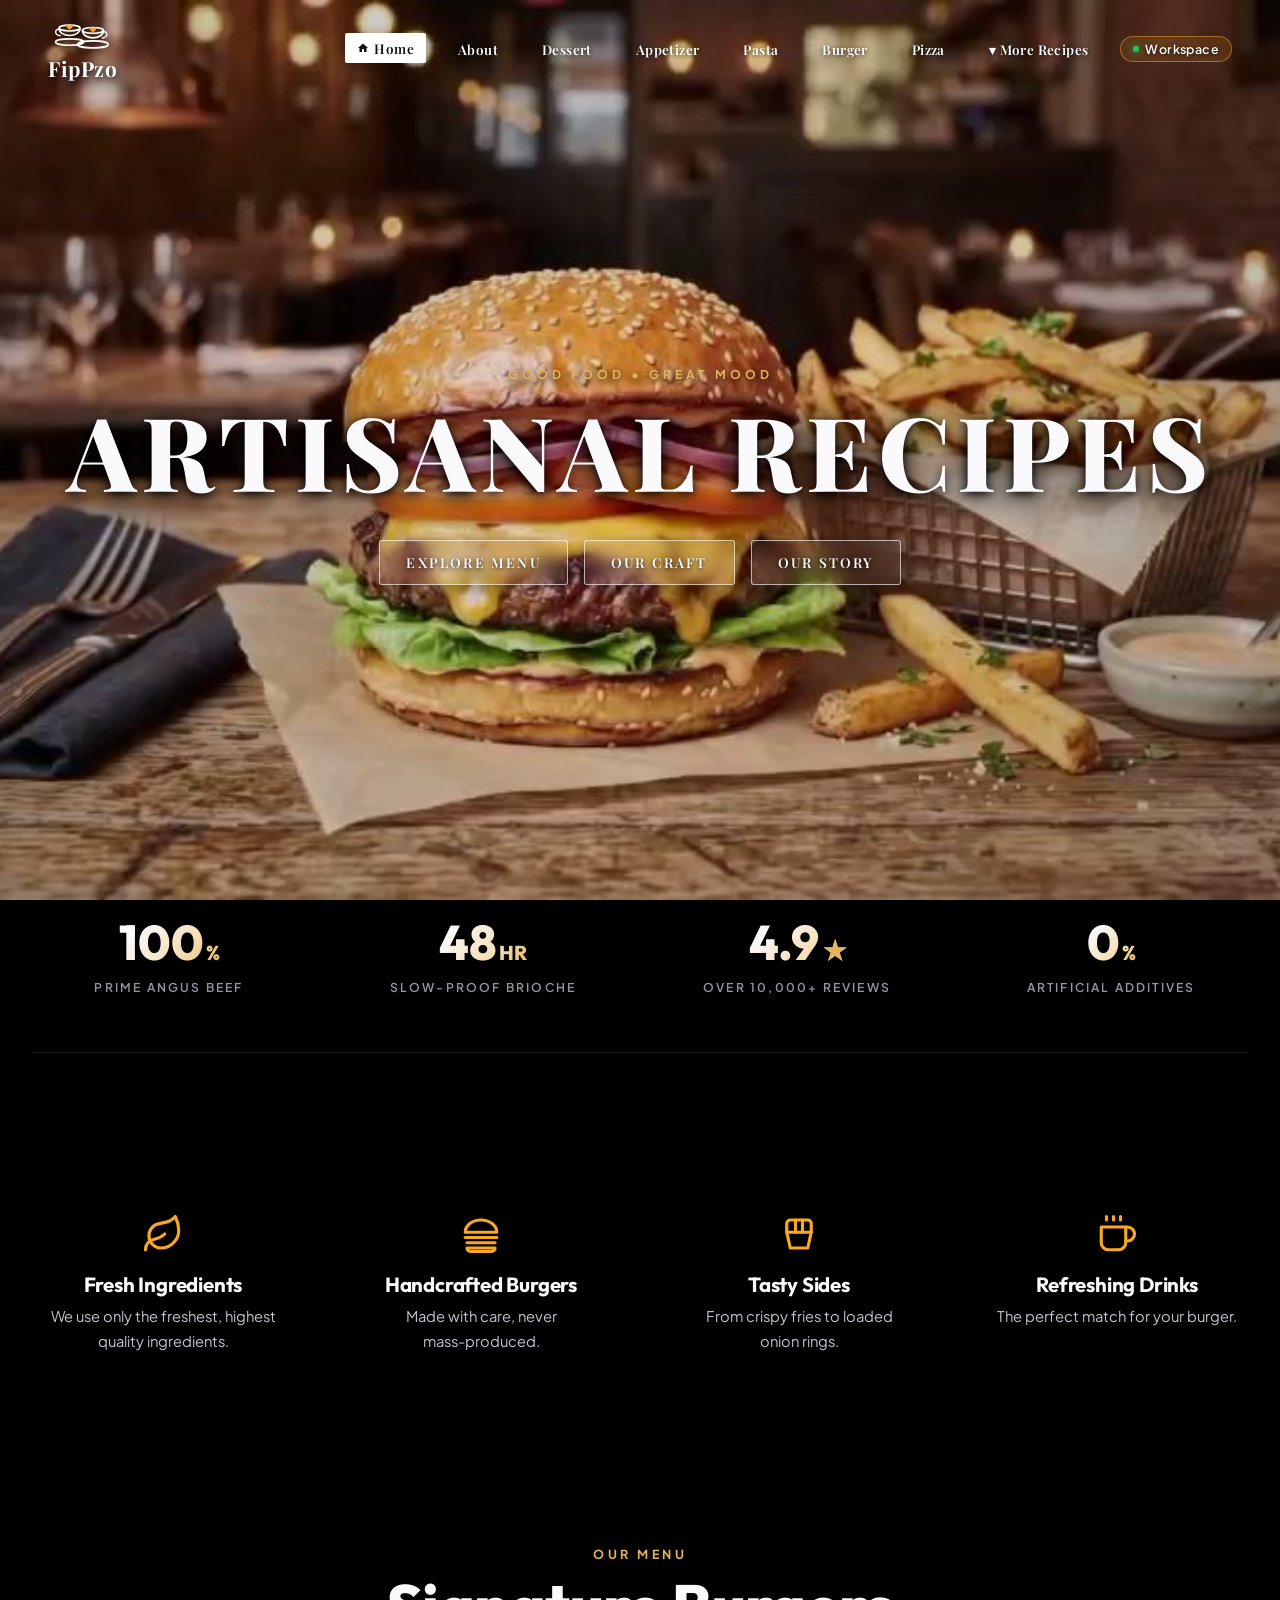
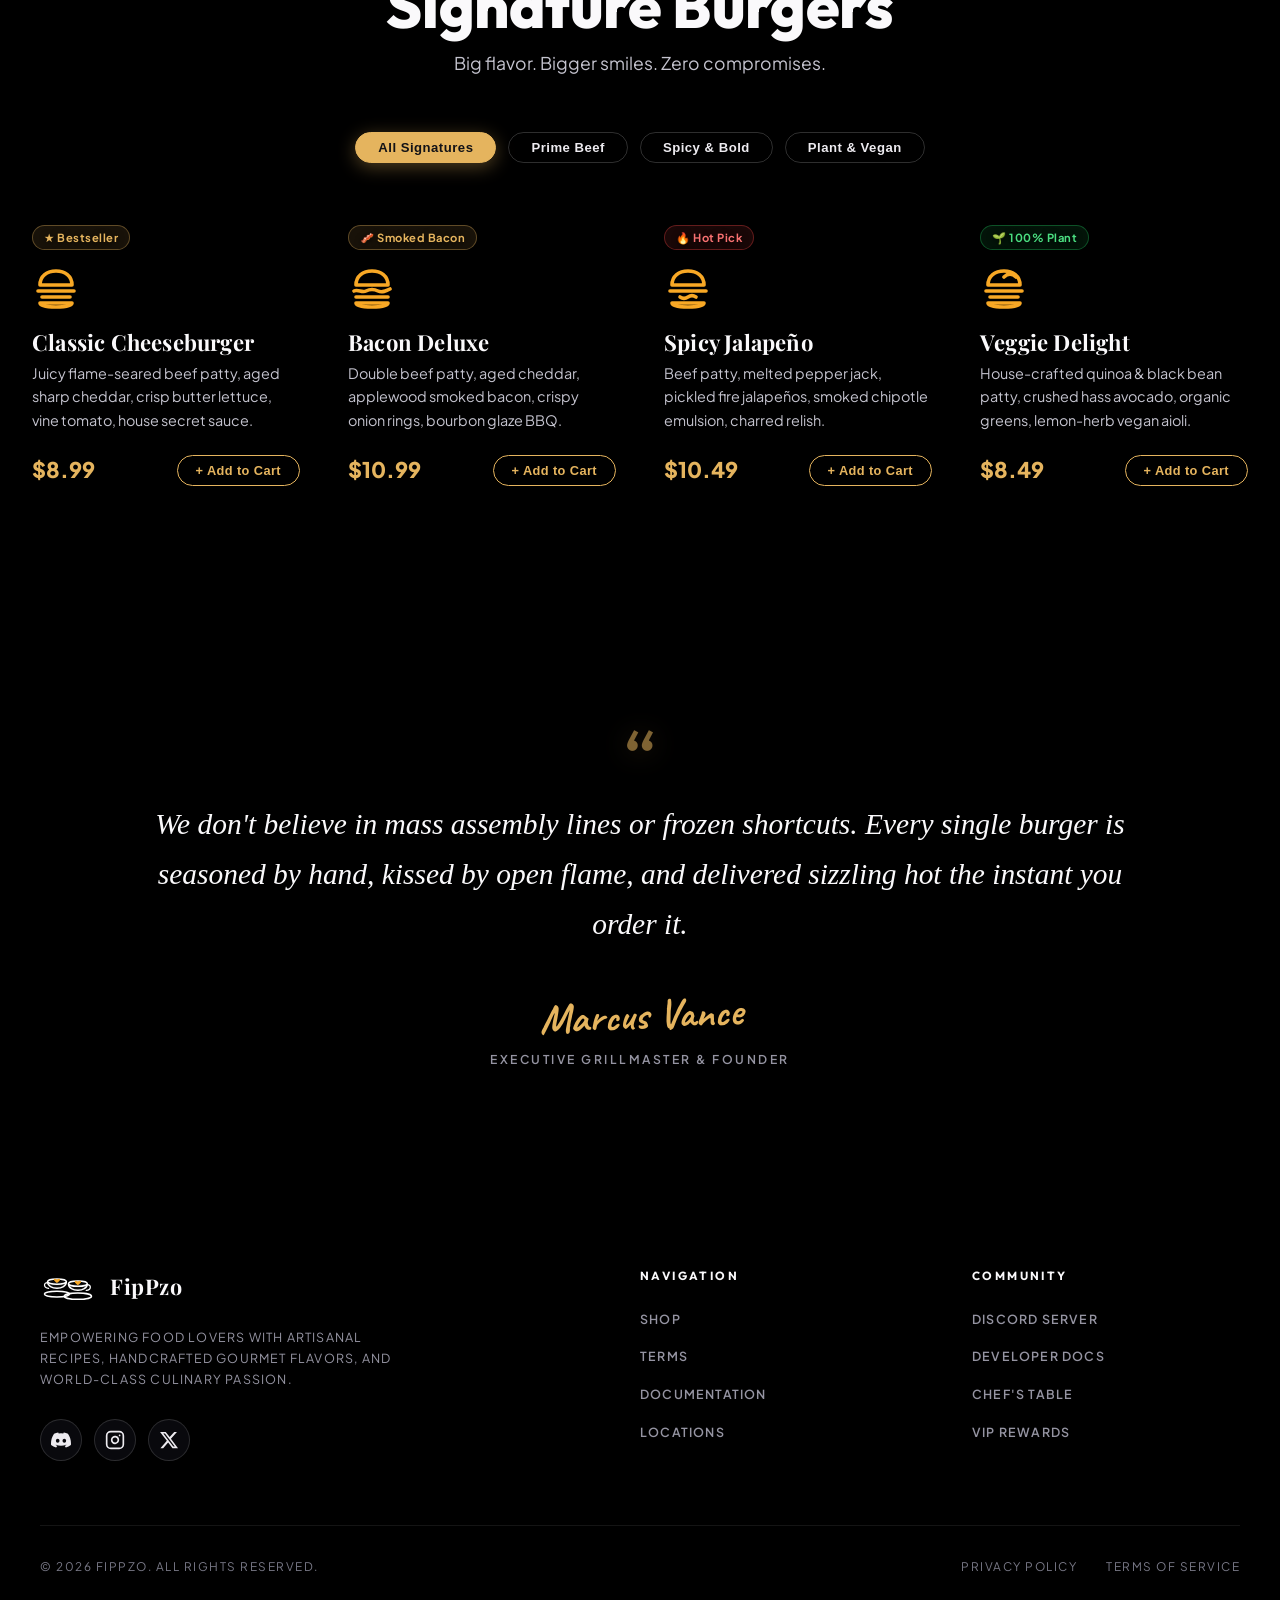
==== commit e4090efa: "Feature: Full interactive Workspace Hub in navbar icon window with Dish Explorer, Order Manager, and" ====
--- a/index.html
+++ b/index.html
@@ -26,7 +26,10 @@
 
   <!-- Header Navigation (FipPzo Brand Header) -->
   <header class="navbar" id="navbar">
-    <div class="nav-container">
+    <!-- Click-outside Backdrop Scrim for Expanded Floating Island -->
+    <div class="nav-backdrop-scrim" id="navBackdropScrim"></div>
+
+    <div class="nav-container" id="navContainer">
       <!-- Left Brand Logo: Dual Cups with Hearts + FipPzo -->
       <a href="#hero" class="proroz-brand-logo" aria-label="FipPzo Home">
         <div class="brand-cups-icon">
@@ -80,7 +83,198 @@
             <li><a href="#menu" class="submenu-link">Sandwich</a></li>
           </ul>
         </div>
+        <button class="nav-hub-trigger-btn" id="navHubTriggerBtn" title="Open Dining & Kitchen Workspace Hub">
+          <span class="hub-trigger-dot"></span>
+          <span>Workspace</span>
+        </button>
       </nav>
+
+      <!-- Close button when floating island is open -->
+      <button class="nav-floating-close" id="navFloatingClose" aria-label="Close navigation" title="Close Menu">&times;</button>
+    </div>
+
+    <!-- Floating Round Icon Button (Collapsed Navigation Emblem) -->
+    <button class="nav-round-toggle" id="navRoundToggle" aria-label="Open FipPzo Workspace Hub" title="Open FipPzo Workspace Hub">
+      <div class="round-toggle-inner">
+        <svg class="round-toggle-svg" width="32" height="19" viewBox="0 0 110 65" fill="none" xmlns="http://www.w3.org/2000/svg">
+          <ellipse cx="32" cy="48" rx="24" ry="5.5" stroke="#ffffff" stroke-width="3.2" fill="none"/>
+          <path d="M14 24 C14 41, 50 41, 50 24" stroke="#ffffff" stroke-width="3.2" fill="rgba(255,255,255,0.06)"/>
+          <ellipse cx="32" cy="24" rx="18" ry="5" stroke="#ffffff" stroke-width="3.2" fill="none"/>
+          <path d="M14 26 C6 26, 6 36, 16 37" stroke="#ffffff" stroke-width="2.8" stroke-linecap="round" fill="none"/>
+          <path d="M32 20.5 C30.5 18, 27 18, 26 19.8 C24.5 21.6, 32 27, 32 27 C32 27, 39.5 21.6, 38 19.8 C37 18, 33.5 18, 32 20.5 Z" fill="#F8A825"/>
+
+          <ellipse cx="72" cy="52" rx="26" ry="6" stroke="#ffffff" stroke-width="3.2" fill="none"/>
+          <path d="M54 28 C54 45, 90 45, 90 28" stroke="#ffffff" stroke-width="3.2" fill="rgba(255,255,255,0.06)"/>
+          <ellipse cx="72" cy="28" rx="18" ry="5" stroke="#ffffff" stroke-width="3.2" fill="none"/>
+          <path d="M90 30 C98 30, 98 40, 88 41" stroke="#ffffff" stroke-width="2.8" stroke-linecap="round" fill="none"/>
+          <path d="M72 24.5 C70.5 22, 67 22, 66 23.8 C64.5 25.6, 72 31, 72 31 C72 31, 79.5 25.6, 78 23.8 C77 22, 73.5 22, 72 24.5 Z" fill="#F8A825"/>
+        </svg>
+        <span class="round-toggle-indicator">
+          <span></span>
+          <span></span>
+          <span></span>
+        </span>
+      </div>
+      <div class="round-pulse-ring"></div>
+    </button>
+
+    <!-- Interactive FipPzo Workspace & Dining Hub Window (Work and Manage in this Window) -->
+    <div class="nav-hub-window" id="navHubWindow" role="dialog" aria-modal="true" aria-label="FipPzo Workspace and Dining Hub">
+      <!-- Hub Window Topbar -->
+      <div class="hub-header">
+        <div class="hub-brand-block">
+          <div class="hub-cups-logo">
+            <svg width="34" height="20" viewBox="0 0 110 65" fill="none" xmlns="http://www.w3.org/2000/svg">
+              <ellipse cx="32" cy="48" rx="24" ry="5.5" stroke="#ffffff" stroke-width="3.2" fill="none"/>
+              <path d="M14 24 C14 41, 50 41, 50 24" stroke="#ffffff" stroke-width="3.2" fill="rgba(255,255,255,0.06)"/>
+              <ellipse cx="32" cy="24" rx="18" ry="5" stroke="#ffffff" stroke-width="3.2" fill="none"/>
+              <path d="M14 26 C6 26, 6 36, 16 37" stroke="#ffffff" stroke-width="2.8" stroke-linecap="round" fill="none"/>
+              <path d="M32 20.5 C30.5 18, 27 18, 26 19.8 C24.5 21.6, 32 27, 32 27 C32 27, 39.5 21.6, 38 19.8 C37 18, 33.5 18, 32 20.5 Z" fill="#F8A825"/>
+              <ellipse cx="72" cy="52" rx="26" ry="6" stroke="#ffffff" stroke-width="3.2" fill="none"/>
+              <path d="M54 28 C54 45, 90 45, 90 28" stroke="#ffffff" stroke-width="3.2" fill="rgba(255,255,255,0.06)"/>
+              <ellipse cx="72" cy="28" rx="18" ry="5" stroke="#ffffff" stroke-width="3.2" fill="none"/>
+              <path d="M90 30 C98 30, 98 40, 88 41" stroke="#ffffff" stroke-width="2.8" stroke-linecap="round" fill="none"/>
+              <path d="M72 24.5 C70.5 22, 67 22, 66 23.8 C64.5 25.6, 72 31, 72 31 C72 31, 79.5 25.6, 78 23.8 C77 22, 73.5 22, 72 24.5 Z" fill="#F8A825"/>
+            </svg>
+          </div>
+          <div class="hub-brand-meta">
+            <h3 class="hub-brand-title">FipPzo <span class="hub-pill-badge">Workspace Hub</span></h3>
+            <span class="hub-status-text"><span class="hub-pulse-dot"></span> Kitchen Active &bull; Avg Prep 15m</span>
+          </div>
+        </div>
+
+        <div class="hub-header-actions">
+          <button class="hub-cart-summary-btn" id="hubCartPillBtn" title="Switch to Order Manager Tab">
+            <span class="cart-icon-text">🛒 Order:</span>
+            <span class="hub-cart-badge" id="hubCartCount">0</span>
+            <strong class="hub-cart-val" id="hubCartTotal">$0.00</strong>
+          </button>
+          <button class="hub-close-btn" id="hubCloseBtn" aria-label="Close Hub Window" title="Close Window (Esc)">&times;</button>
+        </div>
+      </div>
+
+      <!-- Quick Navigation Strip (Immediate Jump to Main Website Sections) -->
+      <div class="hub-quick-nav">
+        <a href="#hero" class="hub-nav-item"><span>🏠</span> Home</a>
+        <a href="#features" class="hub-nav-item"><span>✨</span> About Craft</a>
+        <a href="#menu" class="hub-nav-item"><span>🍔</span> Main Menu</a>
+        <a href="#manifesto" class="hub-nav-item"><span>📜</span> Chef Story</a>
+        <a href="#footer" class="hub-nav-item"><span>📍</span> Hours &amp; Location</a>
+      </div>
+
+      <!-- Hub Workspace Navigation Tabs -->
+      <div class="hub-tab-bar">
+        <button class="hub-tab-btn active" data-tab="menuTab">
+          <span>🍽️</span> Dish Explorer &amp; Quick Add
+        </button>
+        <button class="hub-tab-btn" data-tab="orderTab">
+          <span>🛒</span> Live Order Manager (<span id="hubOrderBadge">0</span>)
+        </button>
+        <button class="hub-tab-btn" data-tab="reserveTab">
+          <span>📅</span> Table Reservation
+        </button>
+      </div>
+
+      <!-- Tab Content 1: Dish Explorer & Quick Add -->
+      <div class="hub-tab-pane active" id="menuTab">
+        <div class="hub-search-filter-box">
+          <div class="hub-search-input-wrap">
+            <svg class="hub-search-icon" width="16" height="16" viewBox="0 0 24 24" fill="none" stroke="currentColor" stroke-width="2.2"><circle cx="11" cy="11" r="8"/><line x1="21" y1="21" x2="16.65" y2="16.65"/></svg>
+            <input type="text" class="hub-search-input" id="hubDishSearch" placeholder="Search burgers, pasta, pizza, desserts..." autocomplete="off">
+            <button class="hub-search-clear-btn" id="hubSearchClear" style="display:none;" title="Clear search">&times;</button>
+          </div>
+          <div class="hub-category-pills" id="hubCategoryPills">
+            <button class="hub-cat-pill active" data-cat="all">All Items</button>
+            <button class="hub-cat-pill" data-cat="beef">🍔 Burgers</button>
+            <button class="hub-cat-pill" data-cat="spicy">🌶️ Spicy</button>
+            <button class="hub-cat-pill" data-cat="pasta">🍝 Pasta</button>
+            <button class="hub-cat-pill" data-cat="pizza">🍕 Pizza</button>
+            <button class="hub-cat-pill" data-cat="dessert">🍰 Desserts</button>
+            <button class="hub-cat-pill" data-cat="drinks">☕ Drinks</button>
+          </div>
+        </div>
+
+        <div class="hub-dishes-grid" id="hubDishesGrid">
+          <!-- Dynamically populated and filtered -->
+        </div>
+      </div>
+
+      <!-- Tab Content 2: Live Order Manager -->
+      <div class="hub-tab-pane" id="orderTab">
+        <div class="hub-order-manager">
+          <div class="hub-order-items-list" id="hubOrderItemsList">
+            <!-- Dynamically populated with order rows -->
+          </div>
+          <div class="hub-order-summary-box">
+            <div class="hub-summary-row">
+              <span>Subtotal</span>
+              <strong id="hubSubtotalVal">$0.00</strong>
+            </div>
+            <div class="hub-summary-row">
+              <span>Estimated Tax (8%)</span>
+              <span id="hubTaxVal">$0.00</span>
+            </div>
+            <div class="hub-summary-row total-highlight">
+              <span>Grand Total</span>
+              <strong class="gold-text" id="hubGrandTotalVal">$0.00</strong>
+            </div>
+            <div class="hub-order-actions-row">
+              <button class="btn-hub-clear" id="hubClearCartBtn">Clear Order</button>
+              <button class="btn-hub-checkout" id="hubCheckoutBtn">Proceed to Checkout</button>
+            </div>
+          </div>
+        </div>
+      </div>
+
+      <!-- Tab Content 3: Table Reservation -->
+      <div class="hub-tab-pane" id="reserveTab">
+        <form class="hub-reserve-form" id="hubReserveForm">
+          <div class="reserve-grid">
+            <div class="reserve-field">
+              <label class="reserve-label">Party Size</label>
+              <div class="guest-selector-pills" id="guestPills">
+                <button type="button" class="guest-pill active" data-guests="2">2 Guests</button>
+                <button type="button" class="guest-pill" data-guests="4">4 Guests</button>
+                <button type="button" class="guest-pill" data-guests="6">6 Guests</button>
+                <button type="button" class="guest-pill" data-guests="8+">8+ VIP</button>
+              </div>
+            </div>
+            <div class="reserve-field">
+              <label class="reserve-label">Seating Atmosphere</label>
+              <select class="hub-select" id="reserveSeating">
+                <option value="Main Dining Room">Main Dining Room (Vibrant &amp; Cozy)</option>
+                <option value="Chef's Counter">Chef's Counter (Live Kitchen View)</option>
+                <option value="Open-Air Terrace">Open-Air Romantic Terrace</option>
+                <option value="VIP Wine Vault">Private VIP Wine Vault</option>
+              </select>
+            </div>
+            <div class="reserve-field">
+              <label class="reserve-label">Available Seating Time Today</label>
+              <div class="time-selector-pills" id="timePills">
+                <button type="button" class="time-pill active" data-time="12:30 PM">12:30 PM</button>
+                <button type="button" class="time-pill" data-time="1:45 PM">1:45 PM</button>
+                <button type="button" class="time-pill" data-time="7:00 PM">7:00 PM</button>
+                <button type="button" class="time-pill" data-time="8:30 PM">8:30 PM</button>
+                <button type="button" class="time-pill" data-time="9:45 PM">9:45 PM</button>
+              </div>
+            </div>
+            <div class="reserve-field">
+              <label class="reserve-label">Your Name &amp; Contact</label>
+              <input type="text" class="hub-input" id="reserveName" placeholder="Full name or phone number" required>
+            </div>
+          </div>
+          <button type="submit" class="btn-hub-reserve-submit" id="hubReserveSubmit">
+            ✨ Confirm Instant Table Booking
+          </button>
+          <div class="reserve-success-msg" id="reserveSuccessMsg" style="display:none;"></div>
+        </form>
+      </div>
+
+      <!-- Hub Footer Status Bar -->
+      <div class="hub-footer-status">
+        <span>📍 442 Artisan Blvd &bull; ☎ +1 (800) FIPPZO &bull; 🕒 10:00 AM &ndash; 11:00 PM</span>
+        <span class="hub-tip">Tip: Press <kbd>Esc</kbd> or click outside to minimize window</span>
+      </div>
     </div>
   </header>
 
--- a/styles.css
+++ b/styles.css
@@ -120,7 +120,7 @@
 }
 
 /* ==========================================================================
-   Header Navigation - PraRoz Clean Gourmet Bar (Image Style)
+   Header Navigation - FipPzo Gourmet Bar & Collapsible Round Floating Island
    ========================================================================== */
 .navbar {
   position: fixed;
@@ -133,17 +133,38 @@
   justify-content: center;
   padding: 14px 3rem;
   background: rgba(0, 0, 0, 0);
-  transition: var(--transition-smooth);
-}
-
-.navbar.scrolled {
-  background: rgba(8, 12, 22, 0.4);
-  backdrop-filter: blur(16px);
-  -webkit-backdrop-filter: blur(24px);
-  box-shadow: 0 8px 30px rgba(0, 0, 0, 0.55);
+  transition: padding 0.3s ease, background 0.3s ease, box-shadow 0.3s ease;
+}
+
+.navbar.scrolled:not(.nav-collapsed) {
+  background: rgba(10, 10, 14, 0.4);
+  backdrop-filter: blur(10px);
+  -webkit-backdrop-filter: blur(10px);
+  box-shadow: 0 4px 20px rgba(0, 0, 0, 0.45);
   padding: 10px 3rem;
 }
 
+/* Nav Backdrop Scrim (Click outside when floating island is open) */
+.nav-backdrop-scrim {
+  position: fixed;
+  inset: 0;
+  background: rgba(0, 0, 0, 0.55);
+  backdrop-filter: blur(8px);
+  -webkit-backdrop-filter: blur(8px);
+  opacity: 0;
+  visibility: hidden;
+  pointer-events: none;
+  transition: opacity 0.3s cubic-bezier(0.16, 1, 0.3, 1), visibility 0.3s ease;
+  z-index: 950;
+}
+
+.navbar.nav-expanded .nav-backdrop-scrim {
+  opacity: 1;
+  visibility: visible;
+  pointer-events: auto;
+}
+
+/* Base Top Container */
 .nav-container {
   max-width: 1540px;
   width: 100%;
@@ -151,6 +172,1047 @@
   align-items: center;
   justify-content: space-between;
   gap: 24px;
+  transition: opacity 0.35s cubic-bezier(0.16, 1, 0.3, 1),
+              transform 0.35s cubic-bezier(0.16, 1, 0.3, 1);
+}
+
+/* Collapsed State: Top Bar hides away so round icon takes over */
+.navbar.nav-collapsed:not(.nav-expanded) {
+  pointer-events: none;
+  background: transparent;
+  box-shadow: none;
+}
+
+.navbar.nav-collapsed:not(.nav-expanded) .nav-container {
+  opacity: 0;
+  visibility: hidden;
+  transform: translateY(-28px) scale(0.96);
+  pointer-events: none;
+}
+
+/* Close button inside nav-container (hidden in default desktop top bar) */
+.nav-floating-close {
+  display: none;
+  align-items: center;
+  justify-content: center;
+  width: 32px;
+  height: 32px;
+  border-radius: 50%;
+  border: 1px solid rgba(255, 255, 255, 0.25);
+  background: rgba(255, 255, 255, 0.08);
+  color: #ffffff;
+  font-size: 1.35rem;
+  line-height: 1;
+  cursor: pointer;
+  transition: all 0.25s cubic-bezier(0.16, 1, 0.3, 1);
+  flex-shrink: 0;
+}
+
+.nav-floating-close:hover {
+  background: rgba(248, 168, 37, 0.25);
+  border-color: var(--primary-gold);
+  color: var(--primary-gold);
+  transform: rotate(90deg) scale(1.08);
+}
+
+/* ==========================================================================
+   Expanded Floating Island State (When user clicks the Round Icon)
+   ========================================================================== */
+.navbar.nav-collapsed.nav-expanded {
+  pointer-events: auto;
+}
+
+.navbar.nav-collapsed.nav-expanded .nav-container {
+  position: fixed;
+  top: 20px;
+  left: 50%;
+  transform: translateX(-50%) translateY(0) scale(1);
+  max-width: min(1380px, calc(100vw - 36px));
+  width: auto;
+  background: rgba(12, 12, 18, 0.94);
+  backdrop-filter: blur(28px);
+  -webkit-backdrop-filter: blur(28px);
+  border: 1.5px solid rgba(248, 168, 37, 0.7);
+  border-radius: 999px;
+  padding: 8px 22px 8px 18px;
+  box-shadow: 0 20px 50px rgba(0, 0, 0, 0.92), 0 0 35px rgba(248, 168, 37, 0.3);
+  opacity: 1;
+  visibility: visible;
+  pointer-events: auto;
+  z-index: 990;
+  display: flex;
+  align-items: center;
+  justify-content: space-between;
+  gap: 22px;
+  animation: navIslandEntrance 0.36s cubic-bezier(0.16, 1, 0.3, 1) forwards;
+}
+
+@keyframes navIslandEntrance {
+  0% {
+    opacity: 0;
+    transform: translateX(-50%) translateY(-22px) scale(0.92);
+  }
+  100% {
+    opacity: 1;
+    transform: translateX(-50%) translateY(0) scale(1);
+  }
+}
+
+.navbar.nav-collapsed.nav-expanded .nav-floating-close {
+  display: inline-flex;
+}
+
+/* ==========================================================================
+   Floating Round Icon Button (Collapsed Navigation Emblem)
+   ========================================================================== */
+.nav-round-toggle {
+  position: fixed;
+  top: 22px;
+  right: 28px;
+  width: 54px;
+  height: 54px;
+  border-radius: 50%;
+  background: rgba(13, 13, 19, 0.9);
+  backdrop-filter: blur(18px);
+  -webkit-backdrop-filter: blur(18px);
+  border: 1.5px solid var(--primary-gold);
+  box-shadow: 0 10px 30px rgba(0, 0, 0, 0.75), 0 0 20px rgba(248, 168, 37, 0.35);
+  cursor: pointer;
+  z-index: 1000;
+  display: flex;
+  align-items: center;
+  justify-content: center;
+  opacity: 0;
+  visibility: hidden;
+  transform: scale(0.4) rotate(-15deg);
+  pointer-events: none;
+  transition: transform 0.35s cubic-bezier(0.16, 1, 0.3, 1),
+              opacity 0.3s cubic-bezier(0.16, 1, 0.3, 1),
+              visibility 0.3s ease,
+              box-shadow 0.3s ease,
+              border-color 0.3s ease,
+              background 0.3s ease;
+}
+
+.navbar.nav-collapsed .nav-round-toggle {
+  opacity: 1;
+  visibility: visible;
+  transform: scale(1) rotate(0deg);
+  pointer-events: auto;
+}
+
+.navbar.nav-collapsed.nav-expanded .nav-round-toggle {
+  border-color: #ffffff;
+  background: rgba(22, 22, 30, 0.95);
+  box-shadow: 0 10px 30px rgba(0, 0, 0, 0.8), 0 0 25px rgba(255, 255, 255, 0.35);
+}
+
+.nav-round-toggle:hover {
+  transform: scale(1.08) translateY(-2px);
+  box-shadow: 0 14px 36px rgba(0, 0, 0, 0.85), 0 0 28px rgba(248, 168, 37, 0.6);
+  border-color: #ffd272;
+}
+
+.round-toggle-inner {
+  display: flex;
+  flex-direction: column;
+  align-items: center;
+  justify-content: center;
+  gap: 2.5px;
+  position: relative;
+  z-index: 2;
+  transition: transform 0.3s cubic-bezier(0.16, 1, 0.3, 1);
+}
+
+.nav-round-toggle:hover .round-toggle-inner {
+  transform: scale(1.05);
+}
+
+.round-toggle-indicator {
+  display: flex;
+  align-items: center;
+  gap: 3px;
+}
+
+.round-toggle-indicator span {
+  display: inline-block;
+  width: 3px;
+  height: 3px;
+  border-radius: 50%;
+  background: var(--primary-gold);
+  transition: background 0.2s ease, transform 0.2s ease;
+}
+
+.nav-round-toggle:hover .round-toggle-indicator span {
+  background: #ffffff;
+  transform: scale(1.2);
+}
+
+/* Subtle Glowing Aura Ping Effect */
+.round-pulse-ring {
+  position: absolute;
+  inset: -4px;
+  border-radius: 50%;
+  border: 1px solid var(--primary-gold);
+  opacity: 0;
+  pointer-events: none;
+  animation: pulseRingAura 2.6s infinite cubic-bezier(0.25, 1, 0.5, 1);
+}
+
+@keyframes pulseRingAura {
+  0% {
+    transform: scale(0.94);
+    opacity: 0.65;
+  }
+  65% {
+    transform: scale(1.35);
+    opacity: 0;
+  }
+  100% {
+    transform: scale(1.35);
+    opacity: 0;
+  }
+}
+
+/* ==========================================================================
+   FipPzo Dining & Kitchen Workspace Hub Window (Manage & Work Station)
+   ========================================================================== */
+.nav-hub-trigger-btn {
+  display: inline-flex;
+  align-items: center;
+  gap: 6px;
+  background: rgba(248, 168, 37, 0.12);
+  border: 1px solid rgba(248, 168, 37, 0.5);
+  color: #FAF9FB;
+  font-family: var(--font-sans);
+  font-size: 0.78rem;
+  font-weight: 600;
+  letter-spacing: 0.4px;
+  padding: 4px 12px;
+  border-radius: 999px;
+  cursor: pointer;
+  transition: all 0.25s cubic-bezier(0.16, 1, 0.3, 1);
+  text-shadow: 0 1px 4px rgba(0,0,0,0.8);
+}
+
+.nav-hub-trigger-btn:hover {
+  background: rgba(248, 168, 37, 0.26);
+  border-color: #ffd272;
+  box-shadow: 0 0 16px rgba(248, 168, 37, 0.45);
+  transform: translateY(-1px);
+}
+
+.hub-trigger-dot {
+  width: 6px;
+  height: 6px;
+  border-radius: 50%;
+  background: #22c55e;
+  box-shadow: 0 0 8px #22c55e;
+  display: inline-block;
+}
+
+/* Workspace Hub Modal Window */
+.nav-hub-window {
+  position: fixed;
+  top: 50%;
+  left: 50%;
+  transform: translate(-50%, -50%) scale(0.92);
+  width: min(820px, calc(100vw - 28px));
+  max-height: min(720px, calc(100vh - 40px));
+  background: rgba(12, 12, 18, 0.96);
+  backdrop-filter: blur(32px);
+  -webkit-backdrop-filter: blur(32px);
+  border: 1.5px solid rgba(248, 168, 37, 0.75);
+  border-radius: 22px;
+  box-shadow: 0 30px 80px rgba(0, 0, 0, 0.95), 0 0 45px rgba(248, 168, 37, 0.3);
+  display: flex;
+  flex-direction: column;
+  overflow: hidden;
+  z-index: 1005;
+  opacity: 0;
+  visibility: hidden;
+  pointer-events: none;
+  transition: opacity 0.28s cubic-bezier(0.16, 1, 0.3, 1),
+              transform 0.32s cubic-bezier(0.16, 1, 0.3, 1),
+              visibility 0.28s ease;
+}
+
+.navbar.hub-open .nav-hub-window,
+.nav-hub-window.open {
+  opacity: 1;
+  visibility: visible;
+  pointer-events: auto;
+  transform: translate(-50%, -50%) scale(1);
+}
+
+.navbar.hub-open .nav-backdrop-scrim,
+.nav-backdrop-scrim.hub-active {
+  opacity: 1;
+  visibility: visible;
+  pointer-events: auto;
+}
+
+/* Hub Header */
+.hub-header {
+  display: flex;
+  align-items: center;
+  justify-content: space-between;
+  padding: 14px 20px;
+  background: rgba(20, 20, 28, 0.85);
+  border-bottom: 1px solid rgba(255, 255, 255, 0.08);
+  gap: 12px;
+  flex-shrink: 0;
+}
+
+.hub-brand-block {
+  display: flex;
+  align-items: center;
+  gap: 12px;
+}
+
+.hub-cups-logo {
+  display: flex;
+  align-items: center;
+  justify-content: center;
+}
+
+.hub-brand-meta {
+  display: flex;
+  flex-direction: column;
+}
+
+.hub-brand-title {
+  font-family: var(--font-serif);
+  font-size: 1.22rem;
+  font-weight: 700;
+  color: #FAF9FB;
+  display: flex;
+  align-items: center;
+  gap: 8px;
+  line-height: 1.2;
+}
+
+.hub-pill-badge {
+  font-family: var(--font-sans);
+  font-size: 0.68rem;
+  font-weight: 700;
+  letter-spacing: 0.8px;
+  text-transform: uppercase;
+  background: rgba(248, 168, 37, 0.2);
+  border: 1px solid rgba(248, 168, 37, 0.5);
+  color: var(--primary-gold);
+  padding: 2px 7px;
+  border-radius: 999px;
+}
+
+.hub-status-text {
+  font-family: var(--font-sans);
+  font-size: 0.74rem;
+  color: #a3a2b0;
+  display: flex;
+  align-items: center;
+  gap: 6px;
+  margin-top: 2px;
+}
+
+.hub-pulse-dot {
+  width: 6.5px;
+  height: 6.5px;
+  border-radius: 50%;
+  background: #22c55e;
+  box-shadow: 0 0 8px #22c55e;
+  display: inline-block;
+  animation: pulseGreenDot 2s infinite;
+}
+
+@keyframes pulseGreenDot {
+  0% { transform: scale(0.9); opacity: 0.7; }
+  50% { transform: scale(1.2); opacity: 1; }
+  100% { transform: scale(0.9); opacity: 0.7; }
+}
+
+.hub-header-actions {
+  display: flex;
+  align-items: center;
+  gap: 10px;
+}
+
+.hub-cart-summary-btn {
+  display: inline-flex;
+  align-items: center;
+  gap: 7px;
+  background: rgba(255, 255, 255, 0.06);
+  border: 1px solid rgba(248, 168, 37, 0.4);
+  color: #FAF9FB;
+  font-size: 0.78rem;
+  padding: 6px 12px;
+  border-radius: 999px;
+  cursor: pointer;
+  transition: all 0.2s ease;
+}
+
+.hub-cart-summary-btn:hover {
+  background: rgba(248, 168, 37, 0.2);
+  border-color: var(--primary-gold);
+  transform: translateY(-1px);
+}
+
+.hub-cart-badge {
+  background: var(--primary-gold);
+  color: #111116;
+  font-weight: 700;
+  font-size: 0.7rem;
+  padding: 1px 6px;
+  border-radius: 999px;
+}
+
+.hub-cart-val {
+  color: var(--primary-gold);
+}
+
+.hub-close-btn {
+  width: 32px;
+  height: 32px;
+  border-radius: 50%;
+  border: 1px solid rgba(255, 255, 255, 0.2);
+  background: rgba(255, 255, 255, 0.08);
+  color: #FAF9FB;
+  font-size: 1.35rem;
+  line-height: 1;
+  display: flex;
+  align-items: center;
+  justify-content: center;
+  cursor: pointer;
+  transition: all 0.2s ease;
+}
+
+.hub-close-btn:hover {
+  background: rgba(239, 68, 68, 0.25);
+  border-color: #ef4444;
+  color: #ef4444;
+  transform: rotate(90deg);
+}
+
+/* Quick Nav Strip */
+.hub-quick-nav {
+  display: flex;
+  align-items: center;
+  gap: 6px;
+  padding: 8px 20px;
+  background: rgba(16, 16, 24, 0.6);
+  border-bottom: 1px solid rgba(255, 255, 255, 0.06);
+  overflow-x: auto;
+  scrollbar-width: none;
+  flex-shrink: 0;
+}
+
+.hub-quick-nav::-webkit-scrollbar {
+  display: none;
+}
+
+.hub-nav-item {
+  text-decoration: none;
+  color: #d1d0dd;
+  font-size: 0.76rem;
+  font-weight: 600;
+  padding: 4px 10px;
+  border-radius: 6px;
+  background: rgba(255, 255, 255, 0.04);
+  border: 1px solid rgba(255, 255, 255, 0.08);
+  white-space: nowrap;
+  display: inline-flex;
+  align-items: center;
+  gap: 5px;
+  transition: all 0.2s ease;
+}
+
+.hub-nav-item:hover {
+  background: #ffffff;
+  color: #111116;
+  border-color: #ffffff;
+  transform: translateY(-1px);
+}
+
+/* Workstation Tabs */
+.hub-tab-bar {
+  display: flex;
+  align-items: center;
+  gap: 8px;
+  padding: 10px 20px;
+  background: rgba(14, 14, 20, 0.9);
+  border-bottom: 1px solid rgba(255, 255, 255, 0.08);
+  flex-shrink: 0;
+}
+
+.hub-tab-btn {
+  flex: 1;
+  display: inline-flex;
+  align-items: center;
+  justify-content: center;
+  gap: 7px;
+  background: rgba(255, 255, 255, 0.04);
+  border: 1px solid rgba(255, 255, 255, 0.1);
+  color: #b5b4c4;
+  font-family: var(--font-sans);
+  font-size: 0.82rem;
+  font-weight: 600;
+  padding: 8px 12px;
+  border-radius: 8px;
+  cursor: pointer;
+  transition: all 0.25s ease;
+}
+
+.hub-tab-btn:hover {
+  background: rgba(248, 168, 37, 0.1);
+  color: #FAF9FB;
+  border-color: rgba(248, 168, 37, 0.35);
+}
+
+.hub-tab-btn.active {
+  background: rgba(248, 168, 37, 0.18);
+  border-color: var(--primary-gold);
+  color: #FAF9FB;
+  box-shadow: 0 0 15px rgba(248, 168, 37, 0.2);
+}
+
+/* Tab Panes */
+.hub-tab-pane {
+  display: none;
+  padding: 16px 20px;
+  overflow-y: auto;
+  flex-grow: 1;
+}
+
+.hub-tab-pane.active {
+  display: block;
+}
+
+/* Custom scrollbar for hub pane */
+.hub-tab-pane::-webkit-scrollbar {
+  width: 6px;
+}
+.hub-tab-pane::-webkit-scrollbar-track {
+  background: rgba(0, 0, 0, 0.2);
+}
+.hub-tab-pane::-webkit-scrollbar-thumb {
+  background: rgba(248, 168, 37, 0.4);
+  border-radius: 999px;
+}
+
+/* Tab 1: Search & Categories */
+.hub-search-filter-box {
+  margin-bottom: 14px;
+  display: flex;
+  flex-direction: column;
+  gap: 10px;
+}
+
+.hub-search-input-wrap {
+  position: relative;
+  display: flex;
+  align-items: center;
+}
+
+.hub-search-icon {
+  position: absolute;
+  left: 14px;
+  color: var(--primary-gold);
+  pointer-events: none;
+}
+
+.hub-search-input {
+  width: 100%;
+  background: rgba(20, 20, 30, 0.8);
+  border: 1px solid rgba(255, 255, 255, 0.15);
+  border-radius: 10px;
+  padding: 10px 38px 10px 40px;
+  font-family: var(--font-sans);
+  font-size: 0.88rem;
+  color: #ffffff;
+  outline: none;
+  transition: all 0.2s ease;
+}
+
+.hub-search-input:focus {
+  border-color: var(--primary-gold);
+  box-shadow: 0 0 14px rgba(248, 168, 37, 0.3);
+  background: rgba(24, 24, 36, 0.95);
+}
+
+.hub-search-clear-btn {
+  position: absolute;
+  right: 12px;
+  background: none;
+  border: none;
+  color: #9ca3af;
+  font-size: 1.15rem;
+  cursor: pointer;
+  padding: 2px 6px;
+}
+
+.hub-category-pills {
+  display: flex;
+  align-items: center;
+  gap: 6px;
+  overflow-x: auto;
+  scrollbar-width: none;
+  padding-bottom: 4px;
+}
+
+.hub-category-pills::-webkit-scrollbar {
+  display: none;
+}
+
+.hub-cat-pill {
+  background: rgba(255, 255, 255, 0.05);
+  border: 1px solid rgba(255, 255, 255, 0.1);
+  color: #c0bfce;
+  font-size: 0.76rem;
+  font-weight: 600;
+  padding: 5px 12px;
+  border-radius: 999px;
+  cursor: pointer;
+  white-space: nowrap;
+  transition: all 0.2s ease;
+}
+
+.hub-cat-pill:hover {
+  background: rgba(248, 168, 37, 0.15);
+  border-color: rgba(248, 168, 37, 0.35);
+  color: #FAF9FB;
+}
+
+.hub-cat-pill.active {
+  background: var(--primary-gold);
+  color: #111116;
+  font-weight: 700;
+  border-color: var(--primary-gold);
+}
+
+/* Dishes Grid inside Hub */
+.hub-dishes-grid {
+  display: grid;
+  grid-template-columns: repeat(auto-fill, minmax(220px, 1fr));
+  gap: 12px;
+}
+
+.hub-dish-card {
+  background: rgba(22, 22, 32, 0.7);
+  border: 1px solid rgba(255, 255, 255, 0.1);
+  border-radius: 12px;
+  padding: 12px 14px;
+  display: flex;
+  flex-direction: column;
+  justify-content: space-between;
+  gap: 10px;
+  transition: all 0.25s ease;
+}
+
+.hub-dish-card:hover {
+  background: rgba(28, 28, 42, 0.9);
+  border-color: rgba(248, 168, 37, 0.45);
+  transform: translateY(-2px);
+  box-shadow: 0 8px 20px rgba(0, 0, 0, 0.6);
+}
+
+.hub-dish-top {
+  display: flex;
+  justify-content: space-between;
+  align-items: flex-start;
+  gap: 8px;
+}
+
+.hub-dish-name {
+  font-family: var(--font-serif);
+  font-size: 0.96rem;
+  font-weight: 700;
+  color: #ffffff;
+  line-height: 1.25;
+}
+
+.hub-dish-cat-badge {
+  font-size: 0.65rem;
+  background: rgba(255, 255, 255, 0.08);
+  padding: 2px 6px;
+  border-radius: 4px;
+  color: var(--primary-gold);
+  white-space: nowrap;
+}
+
+.hub-dish-desc {
+  font-size: 0.75rem;
+  color: #9e9daf;
+  line-height: 1.4;
+  margin-top: 3px;
+}
+
+.hub-dish-bottom {
+  display: flex;
+  align-items: center;
+  justify-content: space-between;
+  padding-top: 6px;
+  border-top: 1px solid rgba(255, 255, 255, 0.06);
+}
+
+.hub-dish-price {
+  font-family: var(--font-serif);
+  font-size: 1.05rem;
+  font-weight: 700;
+  color: var(--primary-gold);
+}
+
+.btn-hub-add {
+  background: rgba(248, 168, 37, 0.16);
+  border: 1px solid rgba(248, 168, 37, 0.4);
+  color: #ffffff;
+  font-size: 0.74rem;
+  font-weight: 600;
+  padding: 5px 12px;
+  border-radius: 6px;
+  cursor: pointer;
+  transition: all 0.2s ease;
+}
+
+.btn-hub-add:hover {
+  background: var(--primary-gold);
+  color: #111116;
+  border-color: var(--primary-gold);
+  transform: scale(1.04);
+}
+
+/* Tab 2: Order Manager */
+.hub-order-manager {
+  display: flex;
+  flex-direction: column;
+  gap: 14px;
+}
+
+.hub-order-items-list {
+  display: flex;
+  flex-direction: column;
+  gap: 8px;
+  max-height: 280px;
+  overflow-y: auto;
+  padding-right: 4px;
+}
+
+.hub-order-row {
+  display: flex;
+  align-items: center;
+  justify-content: space-between;
+  padding: 10px 14px;
+  background: rgba(22, 22, 32, 0.7);
+  border: 1px solid rgba(255, 255, 255, 0.08);
+  border-radius: 10px;
+}
+
+.hub-order-item-info {
+  display: flex;
+  flex-direction: column;
+}
+
+.hub-order-item-name {
+  font-weight: 600;
+  font-size: 0.88rem;
+  color: #ffffff;
+}
+
+.hub-order-item-sub {
+  font-size: 0.72rem;
+  color: #9e9daf;
+}
+
+.hub-order-qty-ctrl {
+  display: flex;
+  align-items: center;
+  gap: 8px;
+}
+
+.btn-qty {
+  width: 24px;
+  height: 24px;
+  border-radius: 4px;
+  border: 1px solid rgba(255, 255, 255, 0.2);
+  background: rgba(255, 255, 255, 0.08);
+  color: #ffffff;
+  font-size: 0.85rem;
+  display: flex;
+  align-items: center;
+  justify-content: center;
+  cursor: pointer;
+  transition: all 0.15s ease;
+}
+
+.btn-qty:hover {
+  background: var(--primary-gold);
+  color: #111116;
+  border-color: var(--primary-gold);
+}
+
+.qty-display {
+  font-weight: 700;
+  font-size: 0.86rem;
+  min-width: 18px;
+  text-align: center;
+}
+
+.hub-order-row-price {
+  font-family: var(--font-serif);
+  font-weight: 700;
+  color: var(--primary-gold);
+  font-size: 0.95rem;
+  min-width: 60px;
+  text-align: right;
+}
+
+.hub-order-summary-box {
+  background: rgba(18, 18, 26, 0.8);
+  border: 1px solid rgba(255, 255, 255, 0.1);
+  border-radius: 12px;
+  padding: 14px 18px;
+  display: flex;
+  flex-direction: column;
+  gap: 8px;
+}
+
+.hub-summary-row {
+  display: flex;
+  justify-content: space-between;
+  align-items: center;
+  font-size: 0.84rem;
+  color: #c4c3ce;
+}
+
+.hub-summary-row.total-highlight {
+  font-size: 1.05rem;
+  padding-top: 8px;
+  border-top: 1px solid rgba(255, 255, 255, 0.1);
+  font-weight: 700;
+  color: #FAF9FB;
+}
+
+.gold-text {
+  color: var(--primary-gold);
+}
+
+.hub-order-actions-row {
+  display: flex;
+  gap: 10px;
+  margin-top: 6px;
+}
+
+.btn-hub-clear {
+  flex: 1;
+  background: rgba(239, 68, 68, 0.12);
+  border: 1px solid rgba(239, 68, 68, 0.35);
+  color: #fca5a5;
+  font-size: 0.8rem;
+  font-weight: 600;
+  padding: 10px;
+  border-radius: 8px;
+  cursor: pointer;
+  transition: all 0.2s ease;
+}
+
+.btn-hub-clear:hover {
+  background: rgba(239, 68, 68, 0.25);
+  border-color: #ef4444;
+}
+
+.btn-hub-checkout {
+  flex: 2;
+  background: var(--primary-gold);
+  border: 1px solid var(--primary-gold);
+  color: #111116;
+  font-size: 0.85rem;
+  font-weight: 700;
+  letter-spacing: 0.3px;
+  padding: 10px;
+  border-radius: 8px;
+  cursor: pointer;
+  transition: all 0.2s ease;
+  box-shadow: 0 4px 14px rgba(248, 168, 37, 0.35);
+}
+
+.btn-hub-checkout:hover {
+  background: var(--primary-gold-hover);
+  transform: translateY(-1px);
+  box-shadow: 0 6px 18px rgba(248, 168, 37, 0.5);
+}
+
+/* Tab 3: Table Reservation */
+.hub-reserve-form {
+  display: flex;
+  flex-direction: column;
+  gap: 14px;
+}
+
+.reserve-grid {
+  display: grid;
+  grid-template-columns: repeat(2, 1fr);
+  gap: 14px;
+}
+
+.reserve-field {
+  display: flex;
+  flex-direction: column;
+  gap: 6px;
+}
+
+.reserve-label {
+  font-size: 0.78rem;
+  font-weight: 600;
+  color: #d1d0dd;
+}
+
+.guest-selector-pills,
+.time-selector-pills {
+  display: flex;
+  flex-wrap: wrap;
+  gap: 6px;
+}
+
+.guest-pill,
+.time-pill {
+  background: rgba(255, 255, 255, 0.05);
+  border: 1px solid rgba(255, 255, 255, 0.12);
+  color: #c4c3ce;
+  font-size: 0.75rem;
+  font-weight: 600;
+  padding: 6px 10px;
+  border-radius: 6px;
+  cursor: pointer;
+  transition: all 0.2s ease;
+}
+
+.guest-pill:hover,
+.time-pill:hover {
+  background: rgba(248, 168, 37, 0.15);
+  border-color: rgba(248, 168, 37, 0.3);
+  color: #ffffff;
+}
+
+.guest-pill.active,
+.time-pill.active {
+  background: var(--primary-gold);
+  color: #111116;
+  font-weight: 700;
+  border-color: var(--primary-gold);
+}
+
+.hub-select,
+.hub-input {
+  width: 100%;
+  background: rgba(20, 20, 30, 0.8);
+  border: 1px solid rgba(255, 255, 255, 0.15);
+  border-radius: 8px;
+  padding: 8px 12px;
+  font-family: var(--font-sans);
+  font-size: 0.82rem;
+  color: #ffffff;
+  outline: none;
+  transition: all 0.2s ease;
+}
+
+.hub-select:focus,
+.hub-input:focus {
+  border-color: var(--primary-gold);
+  box-shadow: 0 0 12px rgba(248, 168, 37, 0.3);
+}
+
+.hub-select option {
+  background: #111118;
+  color: #ffffff;
+}
+
+.btn-hub-reserve-submit {
+  width: 100%;
+  background: var(--primary-gold);
+  border: none;
+  color: #111116;
+  font-family: var(--font-sans);
+  font-size: 0.88rem;
+  font-weight: 700;
+  letter-spacing: 0.5px;
+  padding: 12px;
+  border-radius: 10px;
+  cursor: pointer;
+  transition: all 0.25s ease;
+  box-shadow: 0 6px 20px rgba(248, 168, 37, 0.4);
+  margin-top: 4px;
+}
+
+.btn-hub-reserve-submit:hover {
+  background: var(--primary-gold-hover);
+  transform: translateY(-1px);
+  box-shadow: 0 8px 25px rgba(248, 168, 37, 0.55);
+}
+
+.reserve-success-msg {
+  padding: 12px;
+  background: rgba(34, 197, 94, 0.15);
+  border: 1px solid #22c55e;
+  color: #86efac;
+  border-radius: 8px;
+  font-size: 0.82rem;
+  text-align: center;
+  line-height: 1.4;
+}
+
+/* Hub Footer Status */
+.hub-footer-status {
+  padding: 8px 20px;
+  background: rgba(14, 14, 20, 0.95);
+  border-top: 1px solid rgba(255, 255, 255, 0.06);
+  font-size: 0.72rem;
+  color: #868596;
+  display: flex;
+  justify-content: space-between;
+  align-items: center;
+  flex-shrink: 0;
+}
+
+.hub-tip kbd {
+  background: rgba(255, 255, 255, 0.1);
+  padding: 1px 5px;
+  border-radius: 3px;
+  color: #FAF9FB;
+  font-size: 0.68rem;
+}
+
+/* Mobile Responsiveness for Workspace Hub */
+@media (max-width: 720px) {
+  .nav-hub-window {
+    width: calc(100vw - 16px);
+    max-height: calc(100vh - 20px);
+    border-radius: 18px;
+  }
+  .reserve-grid {
+    grid-template-columns: 1fr;
+  }
+  .hub-header {
+    padding: 12px 14px;
+  }
+  .hub-tab-bar {
+    padding: 8px 12px;
+    gap: 5px;
+  }
+  .hub-tab-btn {
+    font-size: 0.72rem;
+    padding: 6px 8px;
+  }
+  .hub-tab-pane {
+    padding: 12px 14px;
+  }
+  .hub-dishes-grid {
+    grid-template-columns: 1fr;
+  }
+  .hub-footer-status {
+    flex-direction: column;
+    gap: 4px;
+    text-align: center;
+    padding: 8px 12px;
+  }
 }
 
 /* PraRoz Brand Logo */
@@ -1096,10 +2158,93 @@
 /* Tablet & Mobile Landscape (max-width: 860px) */
 @media (max-width: 860px) {
   .navbar {
-    padding: 14px 1.5rem;
+    padding: 10px 1rem;
+    background: rgba(209, 118, 0, 0);
+    backdrop-filter: blur(0px);
+    -webkit-backdrop-filter: blur(0px);
+    box-shadow: 0 4px 20px rgba(0, 0, 0, 0.5);
+  }
+  .nav-container {
+    flex-direction: column;
+    align-items: center;
+    gap: 8px;
+    width: 100%;
+  }
+  .nav-round-toggle {
+    top: 16px;
+    right: 18px;
+    width: 48px;
+    height: 48px;
+  }
+  .round-toggle-svg {
+    width: 28px;
+    height: 16px;
+  }
+  .navbar.nav-collapsed.nav-expanded .nav-container {
+    position: fixed;
+    top: 14px;
+    left: 50%;
+    transform: translateX(-50%) translateY(0) scale(1);
+    max-width: calc(100vw - 24px);
+    width: 94%;
+    background: rgba(12, 12, 18, 0.96);
+    backdrop-filter: blur(24px);
+    -webkit-backdrop-filter: blur(24px);
+    border-radius: 20px;
+    padding: 14px 18px;
+    box-shadow: 0 16px 45px rgba(0, 0, 0, 0.95), 0 0 25px rgba(248, 168, 37, 0.35);
+    flex-direction: column;
+    gap: 12px;
+  }
+  .navbar.nav-collapsed.nav-expanded .proroz-brand-logo {
+    display: flex;
+    flex-direction: row;
+    align-items: center;
+    gap: 8px;
+    transform: scale(0.9);
+  }
+  .navbar.nav-collapsed.nav-expanded .nav-links {
+    justify-content: center;
+    gap: 6px 8px;
+    width: 100%;
+  }
+  .navbar.nav-collapsed.nav-expanded .nav-floating-close {
+    position: absolute;
+    top: 12px;
+    right: 14px;
+  }
+  .proroz-brand-logo {
+    transform: scale(0.88);
   }
   .nav-links {
-    display: none;
+    display: flex !important;
+    flex-wrap: wrap;
+    justify-content: center;
+    align-items: center;
+    gap: 5px 8px;
+    width: 100%;
+  }
+  .nav-link {
+    font-size: 0.74rem;
+    padding: 3.5px 8px;
+    letter-spacing: 0.2px;
+    border-radius: 2px;
+    gap: 4px;
+  }
+  .nav-link.nav-home-active svg {
+    width: 11px;
+    height: 11px;
+  }
+  .submenu-link {
+    font-size: 0.74rem;
+    padding: 3.5px 8px;
+  }
+  .nav-submenu-list {
+    min-width: 110px;
+    gap: 2px;
+  }
+  .hero-section {
+    padding: 155px 1.5rem 70px;
   }
   .hero-home-title {
     font-size: clamp(2.8rem, 9.5vw, 4.4rem);
@@ -1151,17 +2296,36 @@
 /* Mobile Screens (max-width: 600px) */
 @media (max-width: 600px) {
   .navbar {
-    padding: 12px 1rem;
+    padding: 8px 0.5rem;
+  }
+  .nav-container {
+    gap: 6px;
   }
   .proroz-brand-text {
-    font-size: 1.2rem;
+    font-size: 1.15rem;
   }
   .brand-cups-icon svg {
-    width: 54px;
-    height: 30px;
+    width: 48px;
+    height: 26px;
+  }
+  .nav-links {
+    gap: 4px 6px;
+  }
+  .nav-link {
+    font-size: 0.68rem;
+    padding: 2.5px 6px;
+    gap: 3px;
+  }
+  .nav-link.nav-home-active svg {
+    width: 9px;
+    height: 9px;
+  }
+  .submenu-link {
+    font-size: 0.68rem;
+    padding: 2.5px 6px;
   }
   .hero-section {
-    padding: 100px 1rem 60px;
+    padding: 145px 1rem 60px;
   }
   .hero-home-title {
     font-size: clamp(2.3rem, 10vw, 3.4rem);
@@ -1319,6 +2483,17 @@
 
 /* Extra Small Phones (max-width: 380px) */
 @media (max-width: 380px) {
+  .nav-links {
+    gap: 3px 4px;
+  }
+  .nav-link {
+    font-size: 0.62rem;
+    padding: 2px 5px;
+  }
+  .submenu-link {
+    font-size: 0.62rem;
+    padding: 2px 5px;
+  }
   .title-white,
   .title-gold {
     font-size: 2.35rem;
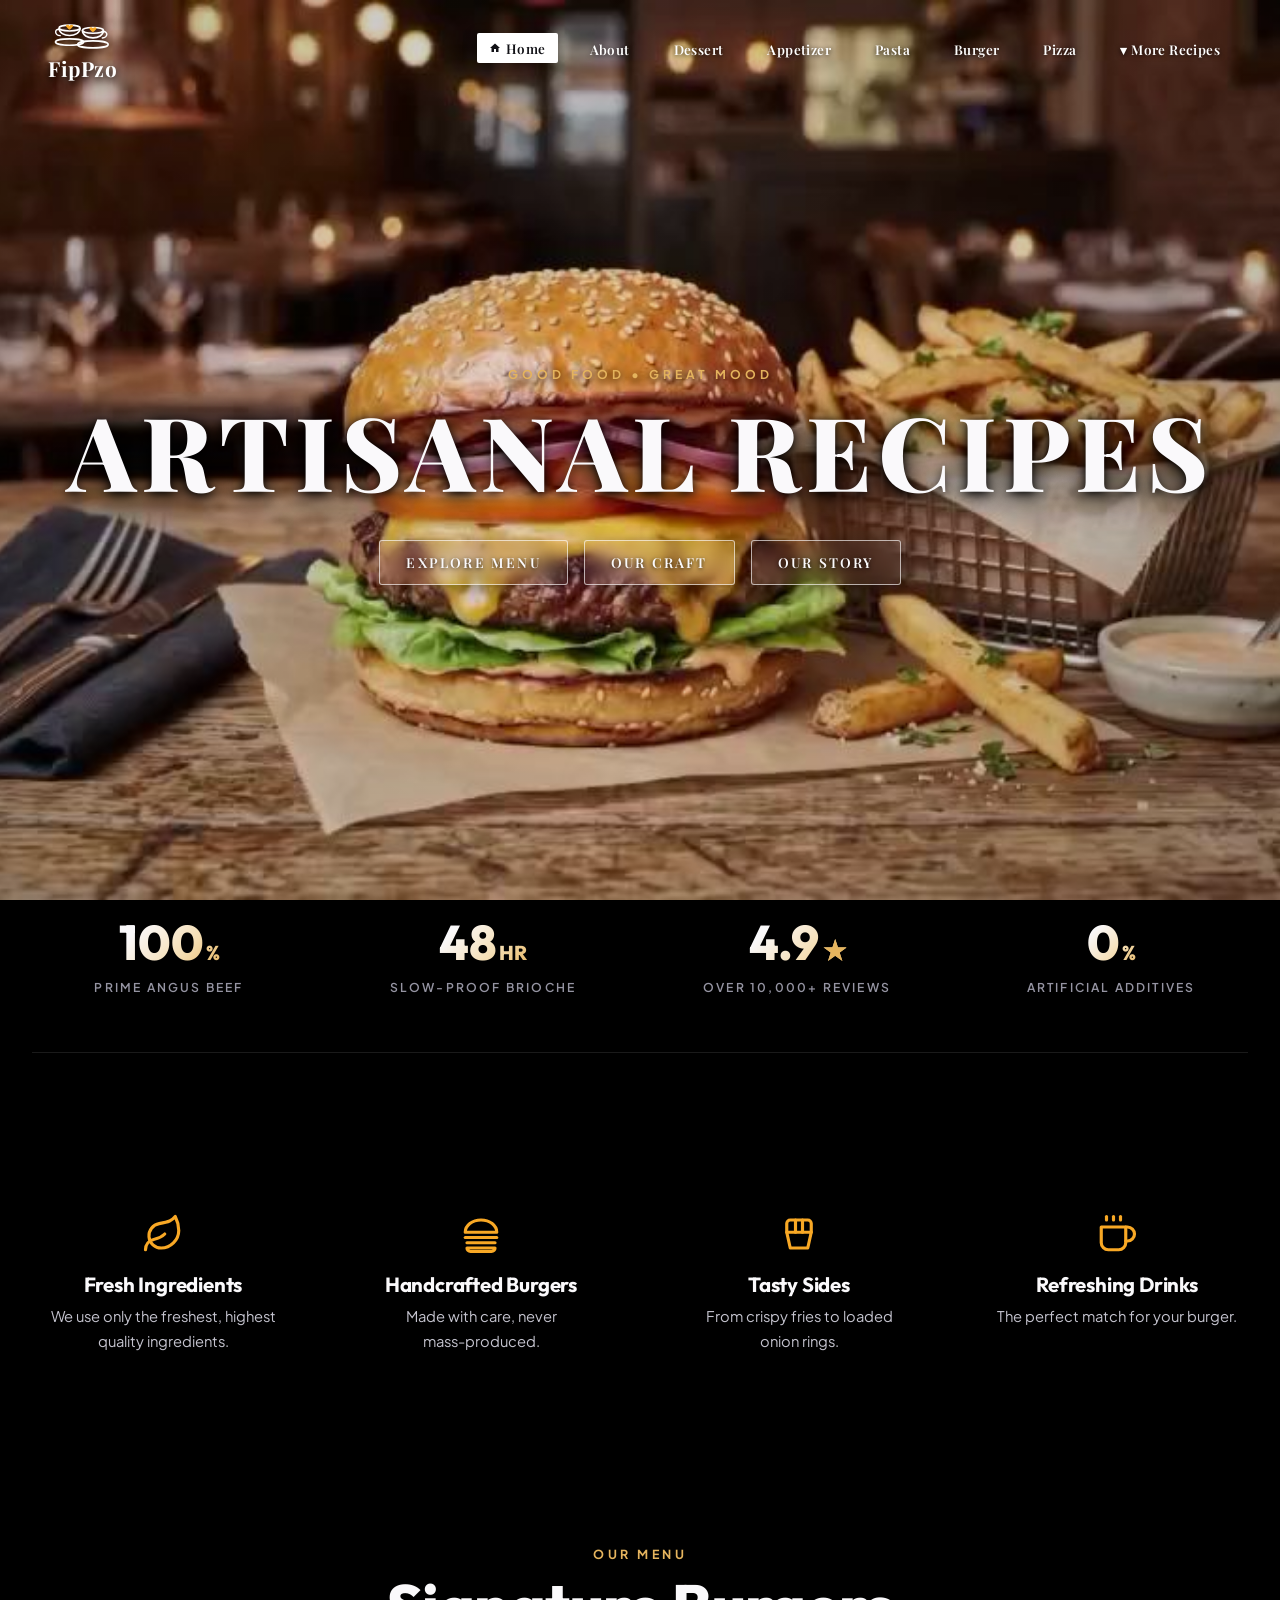
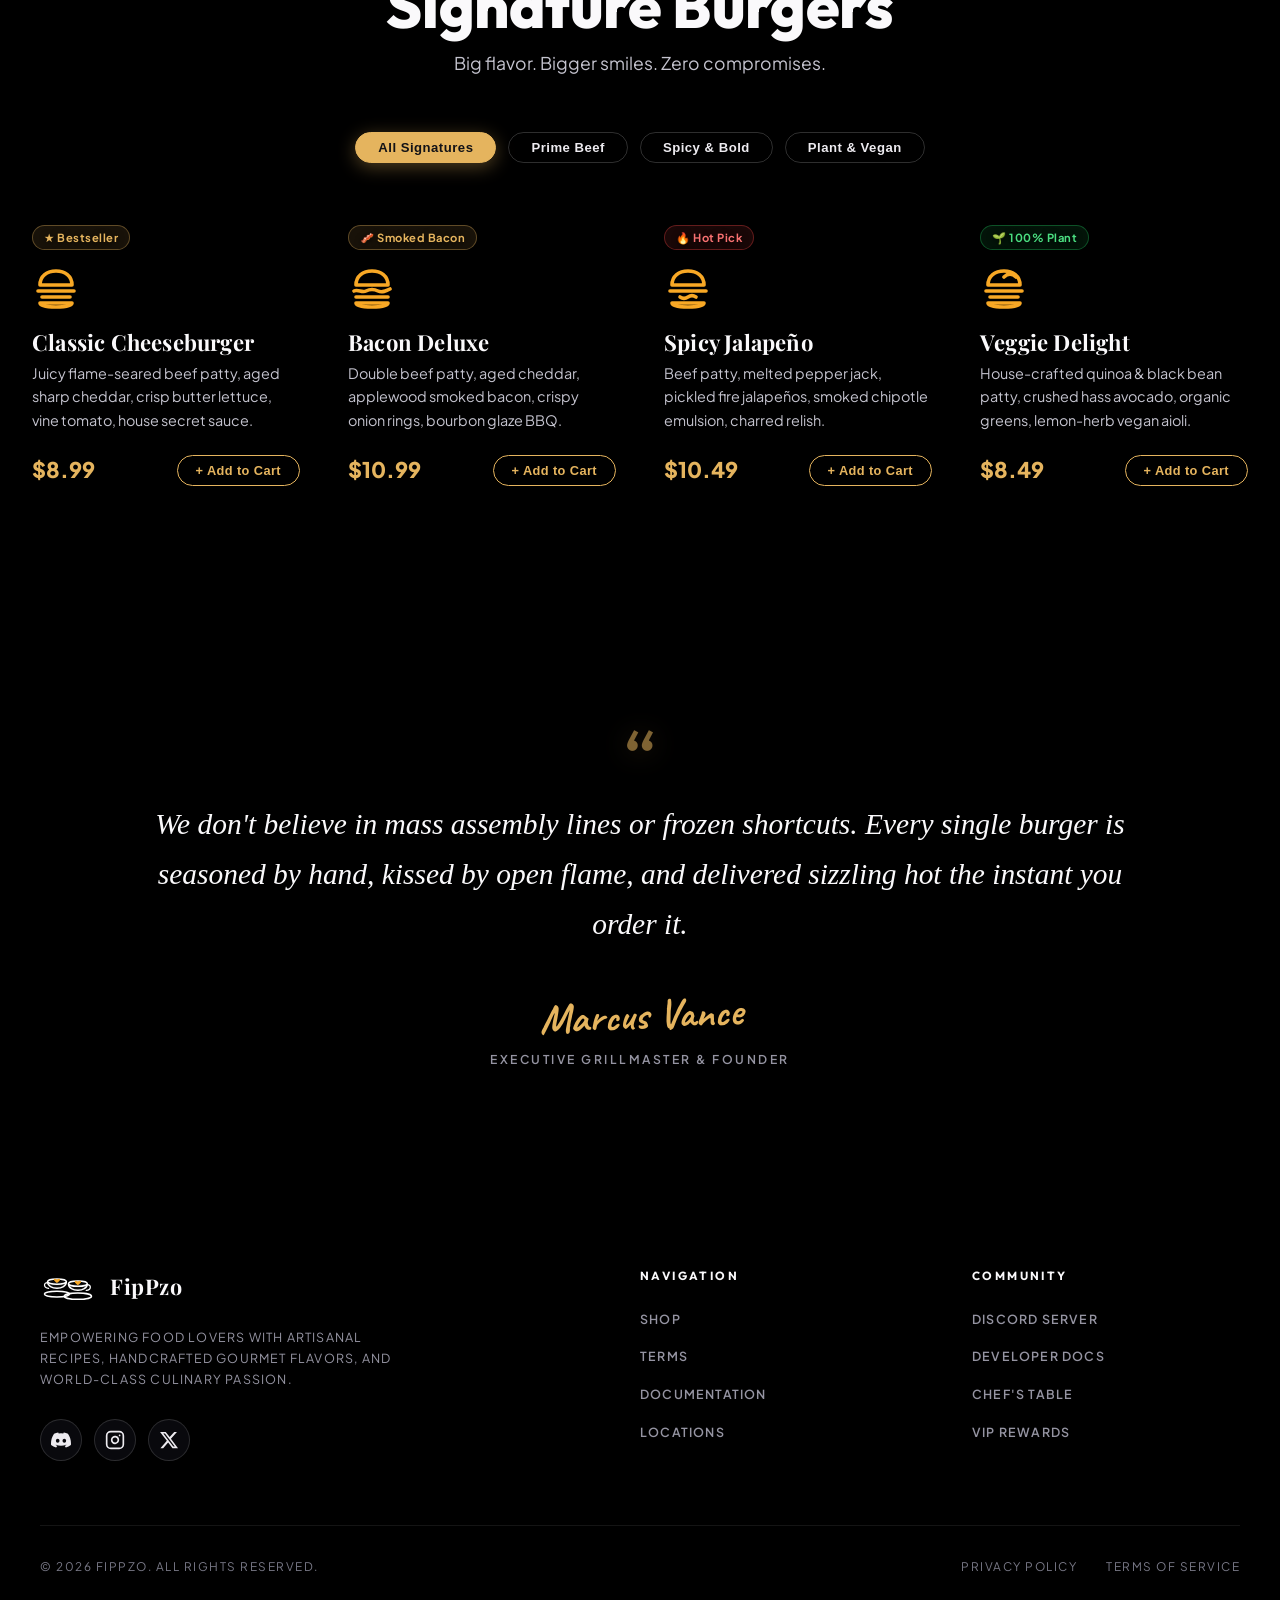
==== commit 5a1c3507: "Restore previous setup and keep floating navbar open when clicking menus until clicked outside" ====
--- a/index.html
+++ b/index.html
@@ -83,10 +83,6 @@
             <li><a href="#menu" class="submenu-link">Sandwich</a></li>
           </ul>
         </div>
-        <button class="nav-hub-trigger-btn" id="navHubTriggerBtn" title="Open Dining & Kitchen Workspace Hub">
-          <span class="hub-trigger-dot"></span>
-          <span>Workspace</span>
-        </button>
       </nav>
 
       <!-- Close button when floating island is open -->
@@ -94,7 +90,7 @@
     </div>
 
     <!-- Floating Round Icon Button (Collapsed Navigation Emblem) -->
-    <button class="nav-round-toggle" id="navRoundToggle" aria-label="Open FipPzo Workspace Hub" title="Open FipPzo Workspace Hub">
+    <button class="nav-round-toggle" id="navRoundToggle" aria-label="Open FipPzo Menu" title="Open FipPzo Menu">
       <div class="round-toggle-inner">
         <svg class="round-toggle-svg" width="32" height="19" viewBox="0 0 110 65" fill="none" xmlns="http://www.w3.org/2000/svg">
           <ellipse cx="32" cy="48" rx="24" ry="5.5" stroke="#ffffff" stroke-width="3.2" fill="none"/>
@@ -117,165 +113,6 @@
       </div>
       <div class="round-pulse-ring"></div>
     </button>
-
-    <!-- Interactive FipPzo Workspace & Dining Hub Window (Work and Manage in this Window) -->
-    <div class="nav-hub-window" id="navHubWindow" role="dialog" aria-modal="true" aria-label="FipPzo Workspace and Dining Hub">
-      <!-- Hub Window Topbar -->
-      <div class="hub-header">
-        <div class="hub-brand-block">
-          <div class="hub-cups-logo">
-            <svg width="34" height="20" viewBox="0 0 110 65" fill="none" xmlns="http://www.w3.org/2000/svg">
-              <ellipse cx="32" cy="48" rx="24" ry="5.5" stroke="#ffffff" stroke-width="3.2" fill="none"/>
-              <path d="M14 24 C14 41, 50 41, 50 24" stroke="#ffffff" stroke-width="3.2" fill="rgba(255,255,255,0.06)"/>
-              <ellipse cx="32" cy="24" rx="18" ry="5" stroke="#ffffff" stroke-width="3.2" fill="none"/>
-              <path d="M14 26 C6 26, 6 36, 16 37" stroke="#ffffff" stroke-width="2.8" stroke-linecap="round" fill="none"/>
-              <path d="M32 20.5 C30.5 18, 27 18, 26 19.8 C24.5 21.6, 32 27, 32 27 C32 27, 39.5 21.6, 38 19.8 C37 18, 33.5 18, 32 20.5 Z" fill="#F8A825"/>
-              <ellipse cx="72" cy="52" rx="26" ry="6" stroke="#ffffff" stroke-width="3.2" fill="none"/>
-              <path d="M54 28 C54 45, 90 45, 90 28" stroke="#ffffff" stroke-width="3.2" fill="rgba(255,255,255,0.06)"/>
-              <ellipse cx="72" cy="28" rx="18" ry="5" stroke="#ffffff" stroke-width="3.2" fill="none"/>
-              <path d="M90 30 C98 30, 98 40, 88 41" stroke="#ffffff" stroke-width="2.8" stroke-linecap="round" fill="none"/>
-              <path d="M72 24.5 C70.5 22, 67 22, 66 23.8 C64.5 25.6, 72 31, 72 31 C72 31, 79.5 25.6, 78 23.8 C77 22, 73.5 22, 72 24.5 Z" fill="#F8A825"/>
-            </svg>
-          </div>
-          <div class="hub-brand-meta">
-            <h3 class="hub-brand-title">FipPzo <span class="hub-pill-badge">Workspace Hub</span></h3>
-            <span class="hub-status-text"><span class="hub-pulse-dot"></span> Kitchen Active &bull; Avg Prep 15m</span>
-          </div>
-        </div>
-
-        <div class="hub-header-actions">
-          <button class="hub-cart-summary-btn" id="hubCartPillBtn" title="Switch to Order Manager Tab">
-            <span class="cart-icon-text">🛒 Order:</span>
-            <span class="hub-cart-badge" id="hubCartCount">0</span>
-            <strong class="hub-cart-val" id="hubCartTotal">$0.00</strong>
-          </button>
-          <button class="hub-close-btn" id="hubCloseBtn" aria-label="Close Hub Window" title="Close Window (Esc)">&times;</button>
-        </div>
-      </div>
-
-      <!-- Quick Navigation Strip (Immediate Jump to Main Website Sections) -->
-      <div class="hub-quick-nav">
-        <a href="#hero" class="hub-nav-item"><span>🏠</span> Home</a>
-        <a href="#features" class="hub-nav-item"><span>✨</span> About Craft</a>
-        <a href="#menu" class="hub-nav-item"><span>🍔</span> Main Menu</a>
-        <a href="#manifesto" class="hub-nav-item"><span>📜</span> Chef Story</a>
-        <a href="#footer" class="hub-nav-item"><span>📍</span> Hours &amp; Location</a>
-      </div>
-
-      <!-- Hub Workspace Navigation Tabs -->
-      <div class="hub-tab-bar">
-        <button class="hub-tab-btn active" data-tab="menuTab">
-          <span>🍽️</span> Dish Explorer &amp; Quick Add
-        </button>
-        <button class="hub-tab-btn" data-tab="orderTab">
-          <span>🛒</span> Live Order Manager (<span id="hubOrderBadge">0</span>)
-        </button>
-        <button class="hub-tab-btn" data-tab="reserveTab">
-          <span>📅</span> Table Reservation
-        </button>
-      </div>
-
-      <!-- Tab Content 1: Dish Explorer & Quick Add -->
-      <div class="hub-tab-pane active" id="menuTab">
-        <div class="hub-search-filter-box">
-          <div class="hub-search-input-wrap">
-            <svg class="hub-search-icon" width="16" height="16" viewBox="0 0 24 24" fill="none" stroke="currentColor" stroke-width="2.2"><circle cx="11" cy="11" r="8"/><line x1="21" y1="21" x2="16.65" y2="16.65"/></svg>
-            <input type="text" class="hub-search-input" id="hubDishSearch" placeholder="Search burgers, pasta, pizza, desserts..." autocomplete="off">
-            <button class="hub-search-clear-btn" id="hubSearchClear" style="display:none;" title="Clear search">&times;</button>
-          </div>
-          <div class="hub-category-pills" id="hubCategoryPills">
-            <button class="hub-cat-pill active" data-cat="all">All Items</button>
-            <button class="hub-cat-pill" data-cat="beef">🍔 Burgers</button>
-            <button class="hub-cat-pill" data-cat="spicy">🌶️ Spicy</button>
-            <button class="hub-cat-pill" data-cat="pasta">🍝 Pasta</button>
-            <button class="hub-cat-pill" data-cat="pizza">🍕 Pizza</button>
-            <button class="hub-cat-pill" data-cat="dessert">🍰 Desserts</button>
-            <button class="hub-cat-pill" data-cat="drinks">☕ Drinks</button>
-          </div>
-        </div>
-
-        <div class="hub-dishes-grid" id="hubDishesGrid">
-          <!-- Dynamically populated and filtered -->
-        </div>
-      </div>
-
-      <!-- Tab Content 2: Live Order Manager -->
-      <div class="hub-tab-pane" id="orderTab">
-        <div class="hub-order-manager">
-          <div class="hub-order-items-list" id="hubOrderItemsList">
-            <!-- Dynamically populated with order rows -->
-          </div>
-          <div class="hub-order-summary-box">
-            <div class="hub-summary-row">
-              <span>Subtotal</span>
-              <strong id="hubSubtotalVal">$0.00</strong>
-            </div>
-            <div class="hub-summary-row">
-              <span>Estimated Tax (8%)</span>
-              <span id="hubTaxVal">$0.00</span>
-            </div>
-            <div class="hub-summary-row total-highlight">
-              <span>Grand Total</span>
-              <strong class="gold-text" id="hubGrandTotalVal">$0.00</strong>
-            </div>
-            <div class="hub-order-actions-row">
-              <button class="btn-hub-clear" id="hubClearCartBtn">Clear Order</button>
-              <button class="btn-hub-checkout" id="hubCheckoutBtn">Proceed to Checkout</button>
-            </div>
-          </div>
-        </div>
-      </div>
-
-      <!-- Tab Content 3: Table Reservation -->
-      <div class="hub-tab-pane" id="reserveTab">
-        <form class="hub-reserve-form" id="hubReserveForm">
-          <div class="reserve-grid">
-            <div class="reserve-field">
-              <label class="reserve-label">Party Size</label>
-              <div class="guest-selector-pills" id="guestPills">
-                <button type="button" class="guest-pill active" data-guests="2">2 Guests</button>
-                <button type="button" class="guest-pill" data-guests="4">4 Guests</button>
-                <button type="button" class="guest-pill" data-guests="6">6 Guests</button>
-                <button type="button" class="guest-pill" data-guests="8+">8+ VIP</button>
-              </div>
-            </div>
-            <div class="reserve-field">
-              <label class="reserve-label">Seating Atmosphere</label>
-              <select class="hub-select" id="reserveSeating">
-                <option value="Main Dining Room">Main Dining Room (Vibrant &amp; Cozy)</option>
-                <option value="Chef's Counter">Chef's Counter (Live Kitchen View)</option>
-                <option value="Open-Air Terrace">Open-Air Romantic Terrace</option>
-                <option value="VIP Wine Vault">Private VIP Wine Vault</option>
-              </select>
-            </div>
-            <div class="reserve-field">
-              <label class="reserve-label">Available Seating Time Today</label>
-              <div class="time-selector-pills" id="timePills">
-                <button type="button" class="time-pill active" data-time="12:30 PM">12:30 PM</button>
-                <button type="button" class="time-pill" data-time="1:45 PM">1:45 PM</button>
-                <button type="button" class="time-pill" data-time="7:00 PM">7:00 PM</button>
-                <button type="button" class="time-pill" data-time="8:30 PM">8:30 PM</button>
-                <button type="button" class="time-pill" data-time="9:45 PM">9:45 PM</button>
-              </div>
-            </div>
-            <div class="reserve-field">
-              <label class="reserve-label">Your Name &amp; Contact</label>
-              <input type="text" class="hub-input" id="reserveName" placeholder="Full name or phone number" required>
-            </div>
-          </div>
-          <button type="submit" class="btn-hub-reserve-submit" id="hubReserveSubmit">
-            ✨ Confirm Instant Table Booking
-          </button>
-          <div class="reserve-success-msg" id="reserveSuccessMsg" style="display:none;"></div>
-        </form>
-      </div>
-
-      <!-- Hub Footer Status Bar -->
-      <div class="hub-footer-status">
-        <span>📍 442 Artisan Blvd &bull; ☎ +1 (800) FIPPZO &bull; 🕒 10:00 AM &ndash; 11:00 PM</span>
-        <span class="hub-tip">Tip: Press <kbd>Esc</kbd> or click outside to minimize window</span>
-      </div>
-    </div>
   </header>
 
   <!-- Page Flow with Background Video Scrubbing -->
--- a/styles.css
+++ b/styles.css
@@ -374,847 +374,6 @@
   }
 }
 
-/* ==========================================================================
-   FipPzo Dining & Kitchen Workspace Hub Window (Manage & Work Station)
-   ========================================================================== */
-.nav-hub-trigger-btn {
-  display: inline-flex;
-  align-items: center;
-  gap: 6px;
-  background: rgba(248, 168, 37, 0.12);
-  border: 1px solid rgba(248, 168, 37, 0.5);
-  color: #FAF9FB;
-  font-family: var(--font-sans);
-  font-size: 0.78rem;
-  font-weight: 600;
-  letter-spacing: 0.4px;
-  padding: 4px 12px;
-  border-radius: 999px;
-  cursor: pointer;
-  transition: all 0.25s cubic-bezier(0.16, 1, 0.3, 1);
-  text-shadow: 0 1px 4px rgba(0,0,0,0.8);
-}
-
-.nav-hub-trigger-btn:hover {
-  background: rgba(248, 168, 37, 0.26);
-  border-color: #ffd272;
-  box-shadow: 0 0 16px rgba(248, 168, 37, 0.45);
-  transform: translateY(-1px);
-}
-
-.hub-trigger-dot {
-  width: 6px;
-  height: 6px;
-  border-radius: 50%;
-  background: #22c55e;
-  box-shadow: 0 0 8px #22c55e;
-  display: inline-block;
-}
-
-/* Workspace Hub Modal Window */
-.nav-hub-window {
-  position: fixed;
-  top: 50%;
-  left: 50%;
-  transform: translate(-50%, -50%) scale(0.92);
-  width: min(820px, calc(100vw - 28px));
-  max-height: min(720px, calc(100vh - 40px));
-  background: rgba(12, 12, 18, 0.96);
-  backdrop-filter: blur(32px);
-  -webkit-backdrop-filter: blur(32px);
-  border: 1.5px solid rgba(248, 168, 37, 0.75);
-  border-radius: 22px;
-  box-shadow: 0 30px 80px rgba(0, 0, 0, 0.95), 0 0 45px rgba(248, 168, 37, 0.3);
-  display: flex;
-  flex-direction: column;
-  overflow: hidden;
-  z-index: 1005;
-  opacity: 0;
-  visibility: hidden;
-  pointer-events: none;
-  transition: opacity 0.28s cubic-bezier(0.16, 1, 0.3, 1),
-              transform 0.32s cubic-bezier(0.16, 1, 0.3, 1),
-              visibility 0.28s ease;
-}
-
-.navbar.hub-open .nav-hub-window,
-.nav-hub-window.open {
-  opacity: 1;
-  visibility: visible;
-  pointer-events: auto;
-  transform: translate(-50%, -50%) scale(1);
-}
-
-.navbar.hub-open .nav-backdrop-scrim,
-.nav-backdrop-scrim.hub-active {
-  opacity: 1;
-  visibility: visible;
-  pointer-events: auto;
-}
-
-/* Hub Header */
-.hub-header {
-  display: flex;
-  align-items: center;
-  justify-content: space-between;
-  padding: 14px 20px;
-  background: rgba(20, 20, 28, 0.85);
-  border-bottom: 1px solid rgba(255, 255, 255, 0.08);
-  gap: 12px;
-  flex-shrink: 0;
-}
-
-.hub-brand-block {
-  display: flex;
-  align-items: center;
-  gap: 12px;
-}
-
-.hub-cups-logo {
-  display: flex;
-  align-items: center;
-  justify-content: center;
-}
-
-.hub-brand-meta {
-  display: flex;
-  flex-direction: column;
-}
-
-.hub-brand-title {
-  font-family: var(--font-serif);
-  font-size: 1.22rem;
-  font-weight: 700;
-  color: #FAF9FB;
-  display: flex;
-  align-items: center;
-  gap: 8px;
-  line-height: 1.2;
-}
-
-.hub-pill-badge {
-  font-family: var(--font-sans);
-  font-size: 0.68rem;
-  font-weight: 700;
-  letter-spacing: 0.8px;
-  text-transform: uppercase;
-  background: rgba(248, 168, 37, 0.2);
-  border: 1px solid rgba(248, 168, 37, 0.5);
-  color: var(--primary-gold);
-  padding: 2px 7px;
-  border-radius: 999px;
-}
-
-.hub-status-text {
-  font-family: var(--font-sans);
-  font-size: 0.74rem;
-  color: #a3a2b0;
-  display: flex;
-  align-items: center;
-  gap: 6px;
-  margin-top: 2px;
-}
-
-.hub-pulse-dot {
-  width: 6.5px;
-  height: 6.5px;
-  border-radius: 50%;
-  background: #22c55e;
-  box-shadow: 0 0 8px #22c55e;
-  display: inline-block;
-  animation: pulseGreenDot 2s infinite;
-}
-
-@keyframes pulseGreenDot {
-  0% { transform: scale(0.9); opacity: 0.7; }
-  50% { transform: scale(1.2); opacity: 1; }
-  100% { transform: scale(0.9); opacity: 0.7; }
-}
-
-.hub-header-actions {
-  display: flex;
-  align-items: center;
-  gap: 10px;
-}
-
-.hub-cart-summary-btn {
-  display: inline-flex;
-  align-items: center;
-  gap: 7px;
-  background: rgba(255, 255, 255, 0.06);
-  border: 1px solid rgba(248, 168, 37, 0.4);
-  color: #FAF9FB;
-  font-size: 0.78rem;
-  padding: 6px 12px;
-  border-radius: 999px;
-  cursor: pointer;
-  transition: all 0.2s ease;
-}
-
-.hub-cart-summary-btn:hover {
-  background: rgba(248, 168, 37, 0.2);
-  border-color: var(--primary-gold);
-  transform: translateY(-1px);
-}
-
-.hub-cart-badge {
-  background: var(--primary-gold);
-  color: #111116;
-  font-weight: 700;
-  font-size: 0.7rem;
-  padding: 1px 6px;
-  border-radius: 999px;
-}
-
-.hub-cart-val {
-  color: var(--primary-gold);
-}
-
-.hub-close-btn {
-  width: 32px;
-  height: 32px;
-  border-radius: 50%;
-  border: 1px solid rgba(255, 255, 255, 0.2);
-  background: rgba(255, 255, 255, 0.08);
-  color: #FAF9FB;
-  font-size: 1.35rem;
-  line-height: 1;
-  display: flex;
-  align-items: center;
-  justify-content: center;
-  cursor: pointer;
-  transition: all 0.2s ease;
-}
-
-.hub-close-btn:hover {
-  background: rgba(239, 68, 68, 0.25);
-  border-color: #ef4444;
-  color: #ef4444;
-  transform: rotate(90deg);
-}
-
-/* Quick Nav Strip */
-.hub-quick-nav {
-  display: flex;
-  align-items: center;
-  gap: 6px;
-  padding: 8px 20px;
-  background: rgba(16, 16, 24, 0.6);
-  border-bottom: 1px solid rgba(255, 255, 255, 0.06);
-  overflow-x: auto;
-  scrollbar-width: none;
-  flex-shrink: 0;
-}
-
-.hub-quick-nav::-webkit-scrollbar {
-  display: none;
-}
-
-.hub-nav-item {
-  text-decoration: none;
-  color: #d1d0dd;
-  font-size: 0.76rem;
-  font-weight: 600;
-  padding: 4px 10px;
-  border-radius: 6px;
-  background: rgba(255, 255, 255, 0.04);
-  border: 1px solid rgba(255, 255, 255, 0.08);
-  white-space: nowrap;
-  display: inline-flex;
-  align-items: center;
-  gap: 5px;
-  transition: all 0.2s ease;
-}
-
-.hub-nav-item:hover {
-  background: #ffffff;
-  color: #111116;
-  border-color: #ffffff;
-  transform: translateY(-1px);
-}
-
-/* Workstation Tabs */
-.hub-tab-bar {
-  display: flex;
-  align-items: center;
-  gap: 8px;
-  padding: 10px 20px;
-  background: rgba(14, 14, 20, 0.9);
-  border-bottom: 1px solid rgba(255, 255, 255, 0.08);
-  flex-shrink: 0;
-}
-
-.hub-tab-btn {
-  flex: 1;
-  display: inline-flex;
-  align-items: center;
-  justify-content: center;
-  gap: 7px;
-  background: rgba(255, 255, 255, 0.04);
-  border: 1px solid rgba(255, 255, 255, 0.1);
-  color: #b5b4c4;
-  font-family: var(--font-sans);
-  font-size: 0.82rem;
-  font-weight: 600;
-  padding: 8px 12px;
-  border-radius: 8px;
-  cursor: pointer;
-  transition: all 0.25s ease;
-}
-
-.hub-tab-btn:hover {
-  background: rgba(248, 168, 37, 0.1);
-  color: #FAF9FB;
-  border-color: rgba(248, 168, 37, 0.35);
-}
-
-.hub-tab-btn.active {
-  background: rgba(248, 168, 37, 0.18);
-  border-color: var(--primary-gold);
-  color: #FAF9FB;
-  box-shadow: 0 0 15px rgba(248, 168, 37, 0.2);
-}
-
-/* Tab Panes */
-.hub-tab-pane {
-  display: none;
-  padding: 16px 20px;
-  overflow-y: auto;
-  flex-grow: 1;
-}
-
-.hub-tab-pane.active {
-  display: block;
-}
-
-/* Custom scrollbar for hub pane */
-.hub-tab-pane::-webkit-scrollbar {
-  width: 6px;
-}
-.hub-tab-pane::-webkit-scrollbar-track {
-  background: rgba(0, 0, 0, 0.2);
-}
-.hub-tab-pane::-webkit-scrollbar-thumb {
-  background: rgba(248, 168, 37, 0.4);
-  border-radius: 999px;
-}
-
-/* Tab 1: Search & Categories */
-.hub-search-filter-box {
-  margin-bottom: 14px;
-  display: flex;
-  flex-direction: column;
-  gap: 10px;
-}
-
-.hub-search-input-wrap {
-  position: relative;
-  display: flex;
-  align-items: center;
-}
-
-.hub-search-icon {
-  position: absolute;
-  left: 14px;
-  color: var(--primary-gold);
-  pointer-events: none;
-}
-
-.hub-search-input {
-  width: 100%;
-  background: rgba(20, 20, 30, 0.8);
-  border: 1px solid rgba(255, 255, 255, 0.15);
-  border-radius: 10px;
-  padding: 10px 38px 10px 40px;
-  font-family: var(--font-sans);
-  font-size: 0.88rem;
-  color: #ffffff;
-  outline: none;
-  transition: all 0.2s ease;
-}
-
-.hub-search-input:focus {
-  border-color: var(--primary-gold);
-  box-shadow: 0 0 14px rgba(248, 168, 37, 0.3);
-  background: rgba(24, 24, 36, 0.95);
-}
-
-.hub-search-clear-btn {
-  position: absolute;
-  right: 12px;
-  background: none;
-  border: none;
-  color: #9ca3af;
-  font-size: 1.15rem;
-  cursor: pointer;
-  padding: 2px 6px;
-}
-
-.hub-category-pills {
-  display: flex;
-  align-items: center;
-  gap: 6px;
-  overflow-x: auto;
-  scrollbar-width: none;
-  padding-bottom: 4px;
-}
-
-.hub-category-pills::-webkit-scrollbar {
-  display: none;
-}
-
-.hub-cat-pill {
-  background: rgba(255, 255, 255, 0.05);
-  border: 1px solid rgba(255, 255, 255, 0.1);
-  color: #c0bfce;
-  font-size: 0.76rem;
-  font-weight: 600;
-  padding: 5px 12px;
-  border-radius: 999px;
-  cursor: pointer;
-  white-space: nowrap;
-  transition: all 0.2s ease;
-}
-
-.hub-cat-pill:hover {
-  background: rgba(248, 168, 37, 0.15);
-  border-color: rgba(248, 168, 37, 0.35);
-  color: #FAF9FB;
-}
-
-.hub-cat-pill.active {
-  background: var(--primary-gold);
-  color: #111116;
-  font-weight: 700;
-  border-color: var(--primary-gold);
-}
-
-/* Dishes Grid inside Hub */
-.hub-dishes-grid {
-  display: grid;
-  grid-template-columns: repeat(auto-fill, minmax(220px, 1fr));
-  gap: 12px;
-}
-
-.hub-dish-card {
-  background: rgba(22, 22, 32, 0.7);
-  border: 1px solid rgba(255, 255, 255, 0.1);
-  border-radius: 12px;
-  padding: 12px 14px;
-  display: flex;
-  flex-direction: column;
-  justify-content: space-between;
-  gap: 10px;
-  transition: all 0.25s ease;
-}
-
-.hub-dish-card:hover {
-  background: rgba(28, 28, 42, 0.9);
-  border-color: rgba(248, 168, 37, 0.45);
-  transform: translateY(-2px);
-  box-shadow: 0 8px 20px rgba(0, 0, 0, 0.6);
-}
-
-.hub-dish-top {
-  display: flex;
-  justify-content: space-between;
-  align-items: flex-start;
-  gap: 8px;
-}
-
-.hub-dish-name {
-  font-family: var(--font-serif);
-  font-size: 0.96rem;
-  font-weight: 700;
-  color: #ffffff;
-  line-height: 1.25;
-}
-
-.hub-dish-cat-badge {
-  font-size: 0.65rem;
-  background: rgba(255, 255, 255, 0.08);
-  padding: 2px 6px;
-  border-radius: 4px;
-  color: var(--primary-gold);
-  white-space: nowrap;
-}
-
-.hub-dish-desc {
-  font-size: 0.75rem;
-  color: #9e9daf;
-  line-height: 1.4;
-  margin-top: 3px;
-}
-
-.hub-dish-bottom {
-  display: flex;
-  align-items: center;
-  justify-content: space-between;
-  padding-top: 6px;
-  border-top: 1px solid rgba(255, 255, 255, 0.06);
-}
-
-.hub-dish-price {
-  font-family: var(--font-serif);
-  font-size: 1.05rem;
-  font-weight: 700;
-  color: var(--primary-gold);
-}
-
-.btn-hub-add {
-  background: rgba(248, 168, 37, 0.16);
-  border: 1px solid rgba(248, 168, 37, 0.4);
-  color: #ffffff;
-  font-size: 0.74rem;
-  font-weight: 600;
-  padding: 5px 12px;
-  border-radius: 6px;
-  cursor: pointer;
-  transition: all 0.2s ease;
-}
-
-.btn-hub-add:hover {
-  background: var(--primary-gold);
-  color: #111116;
-  border-color: var(--primary-gold);
-  transform: scale(1.04);
-}
-
-/* Tab 2: Order Manager */
-.hub-order-manager {
-  display: flex;
-  flex-direction: column;
-  gap: 14px;
-}
-
-.hub-order-items-list {
-  display: flex;
-  flex-direction: column;
-  gap: 8px;
-  max-height: 280px;
-  overflow-y: auto;
-  padding-right: 4px;
-}
-
-.hub-order-row {
-  display: flex;
-  align-items: center;
-  justify-content: space-between;
-  padding: 10px 14px;
-  background: rgba(22, 22, 32, 0.7);
-  border: 1px solid rgba(255, 255, 255, 0.08);
-  border-radius: 10px;
-}
-
-.hub-order-item-info {
-  display: flex;
-  flex-direction: column;
-}
-
-.hub-order-item-name {
-  font-weight: 600;
-  font-size: 0.88rem;
-  color: #ffffff;
-}
-
-.hub-order-item-sub {
-  font-size: 0.72rem;
-  color: #9e9daf;
-}
-
-.hub-order-qty-ctrl {
-  display: flex;
-  align-items: center;
-  gap: 8px;
-}
-
-.btn-qty {
-  width: 24px;
-  height: 24px;
-  border-radius: 4px;
-  border: 1px solid rgba(255, 255, 255, 0.2);
-  background: rgba(255, 255, 255, 0.08);
-  color: #ffffff;
-  font-size: 0.85rem;
-  display: flex;
-  align-items: center;
-  justify-content: center;
-  cursor: pointer;
-  transition: all 0.15s ease;
-}
-
-.btn-qty:hover {
-  background: var(--primary-gold);
-  color: #111116;
-  border-color: var(--primary-gold);
-}
-
-.qty-display {
-  font-weight: 700;
-  font-size: 0.86rem;
-  min-width: 18px;
-  text-align: center;
-}
-
-.hub-order-row-price {
-  font-family: var(--font-serif);
-  font-weight: 700;
-  color: var(--primary-gold);
-  font-size: 0.95rem;
-  min-width: 60px;
-  text-align: right;
-}
-
-.hub-order-summary-box {
-  background: rgba(18, 18, 26, 0.8);
-  border: 1px solid rgba(255, 255, 255, 0.1);
-  border-radius: 12px;
-  padding: 14px 18px;
-  display: flex;
-  flex-direction: column;
-  gap: 8px;
-}
-
-.hub-summary-row {
-  display: flex;
-  justify-content: space-between;
-  align-items: center;
-  font-size: 0.84rem;
-  color: #c4c3ce;
-}
-
-.hub-summary-row.total-highlight {
-  font-size: 1.05rem;
-  padding-top: 8px;
-  border-top: 1px solid rgba(255, 255, 255, 0.1);
-  font-weight: 700;
-  color: #FAF9FB;
-}
-
-.gold-text {
-  color: var(--primary-gold);
-}
-
-.hub-order-actions-row {
-  display: flex;
-  gap: 10px;
-  margin-top: 6px;
-}
-
-.btn-hub-clear {
-  flex: 1;
-  background: rgba(239, 68, 68, 0.12);
-  border: 1px solid rgba(239, 68, 68, 0.35);
-  color: #fca5a5;
-  font-size: 0.8rem;
-  font-weight: 600;
-  padding: 10px;
-  border-radius: 8px;
-  cursor: pointer;
-  transition: all 0.2s ease;
-}
-
-.btn-hub-clear:hover {
-  background: rgba(239, 68, 68, 0.25);
-  border-color: #ef4444;
-}
-
-.btn-hub-checkout {
-  flex: 2;
-  background: var(--primary-gold);
-  border: 1px solid var(--primary-gold);
-  color: #111116;
-  font-size: 0.85rem;
-  font-weight: 700;
-  letter-spacing: 0.3px;
-  padding: 10px;
-  border-radius: 8px;
-  cursor: pointer;
-  transition: all 0.2s ease;
-  box-shadow: 0 4px 14px rgba(248, 168, 37, 0.35);
-}
-
-.btn-hub-checkout:hover {
-  background: var(--primary-gold-hover);
-  transform: translateY(-1px);
-  box-shadow: 0 6px 18px rgba(248, 168, 37, 0.5);
-}
-
-/* Tab 3: Table Reservation */
-.hub-reserve-form {
-  display: flex;
-  flex-direction: column;
-  gap: 14px;
-}
-
-.reserve-grid {
-  display: grid;
-  grid-template-columns: repeat(2, 1fr);
-  gap: 14px;
-}
-
-.reserve-field {
-  display: flex;
-  flex-direction: column;
-  gap: 6px;
-}
-
-.reserve-label {
-  font-size: 0.78rem;
-  font-weight: 600;
-  color: #d1d0dd;
-}
-
-.guest-selector-pills,
-.time-selector-pills {
-  display: flex;
-  flex-wrap: wrap;
-  gap: 6px;
-}
-
-.guest-pill,
-.time-pill {
-  background: rgba(255, 255, 255, 0.05);
-  border: 1px solid rgba(255, 255, 255, 0.12);
-  color: #c4c3ce;
-  font-size: 0.75rem;
-  font-weight: 600;
-  padding: 6px 10px;
-  border-radius: 6px;
-  cursor: pointer;
-  transition: all 0.2s ease;
-}
-
-.guest-pill:hover,
-.time-pill:hover {
-  background: rgba(248, 168, 37, 0.15);
-  border-color: rgba(248, 168, 37, 0.3);
-  color: #ffffff;
-}
-
-.guest-pill.active,
-.time-pill.active {
-  background: var(--primary-gold);
-  color: #111116;
-  font-weight: 700;
-  border-color: var(--primary-gold);
-}
-
-.hub-select,
-.hub-input {
-  width: 100%;
-  background: rgba(20, 20, 30, 0.8);
-  border: 1px solid rgba(255, 255, 255, 0.15);
-  border-radius: 8px;
-  padding: 8px 12px;
-  font-family: var(--font-sans);
-  font-size: 0.82rem;
-  color: #ffffff;
-  outline: none;
-  transition: all 0.2s ease;
-}
-
-.hub-select:focus,
-.hub-input:focus {
-  border-color: var(--primary-gold);
-  box-shadow: 0 0 12px rgba(248, 168, 37, 0.3);
-}
-
-.hub-select option {
-  background: #111118;
-  color: #ffffff;
-}
-
-.btn-hub-reserve-submit {
-  width: 100%;
-  background: var(--primary-gold);
-  border: none;
-  color: #111116;
-  font-family: var(--font-sans);
-  font-size: 0.88rem;
-  font-weight: 700;
-  letter-spacing: 0.5px;
-  padding: 12px;
-  border-radius: 10px;
-  cursor: pointer;
-  transition: all 0.25s ease;
-  box-shadow: 0 6px 20px rgba(248, 168, 37, 0.4);
-  margin-top: 4px;
-}
-
-.btn-hub-reserve-submit:hover {
-  background: var(--primary-gold-hover);
-  transform: translateY(-1px);
-  box-shadow: 0 8px 25px rgba(248, 168, 37, 0.55);
-}
-
-.reserve-success-msg {
-  padding: 12px;
-  background: rgba(34, 197, 94, 0.15);
-  border: 1px solid #22c55e;
-  color: #86efac;
-  border-radius: 8px;
-  font-size: 0.82rem;
-  text-align: center;
-  line-height: 1.4;
-}
-
-/* Hub Footer Status */
-.hub-footer-status {
-  padding: 8px 20px;
-  background: rgba(14, 14, 20, 0.95);
-  border-top: 1px solid rgba(255, 255, 255, 0.06);
-  font-size: 0.72rem;
-  color: #868596;
-  display: flex;
-  justify-content: space-between;
-  align-items: center;
-  flex-shrink: 0;
-}
-
-.hub-tip kbd {
-  background: rgba(255, 255, 255, 0.1);
-  padding: 1px 5px;
-  border-radius: 3px;
-  color: #FAF9FB;
-  font-size: 0.68rem;
-}
-
-/* Mobile Responsiveness for Workspace Hub */
-@media (max-width: 720px) {
-  .nav-hub-window {
-    width: calc(100vw - 16px);
-    max-height: calc(100vh - 20px);
-    border-radius: 18px;
-  }
-  .reserve-grid {
-    grid-template-columns: 1fr;
-  }
-  .hub-header {
-    padding: 12px 14px;
-  }
-  .hub-tab-bar {
-    padding: 8px 12px;
-    gap: 5px;
-  }
-  .hub-tab-btn {
-    font-size: 0.72rem;
-    padding: 6px 8px;
-  }
-  .hub-tab-pane {
-    padding: 12px 14px;
-  }
-  .hub-dishes-grid {
-    grid-template-columns: 1fr;
-  }
-  .hub-footer-status {
-    flex-direction: column;
-    gap: 4px;
-    text-align: center;
-    padding: 8px 12px;
-  }
-}
-
 /* PraRoz Brand Logo */
 .proroz-brand-logo {
   display: inline-flex;
